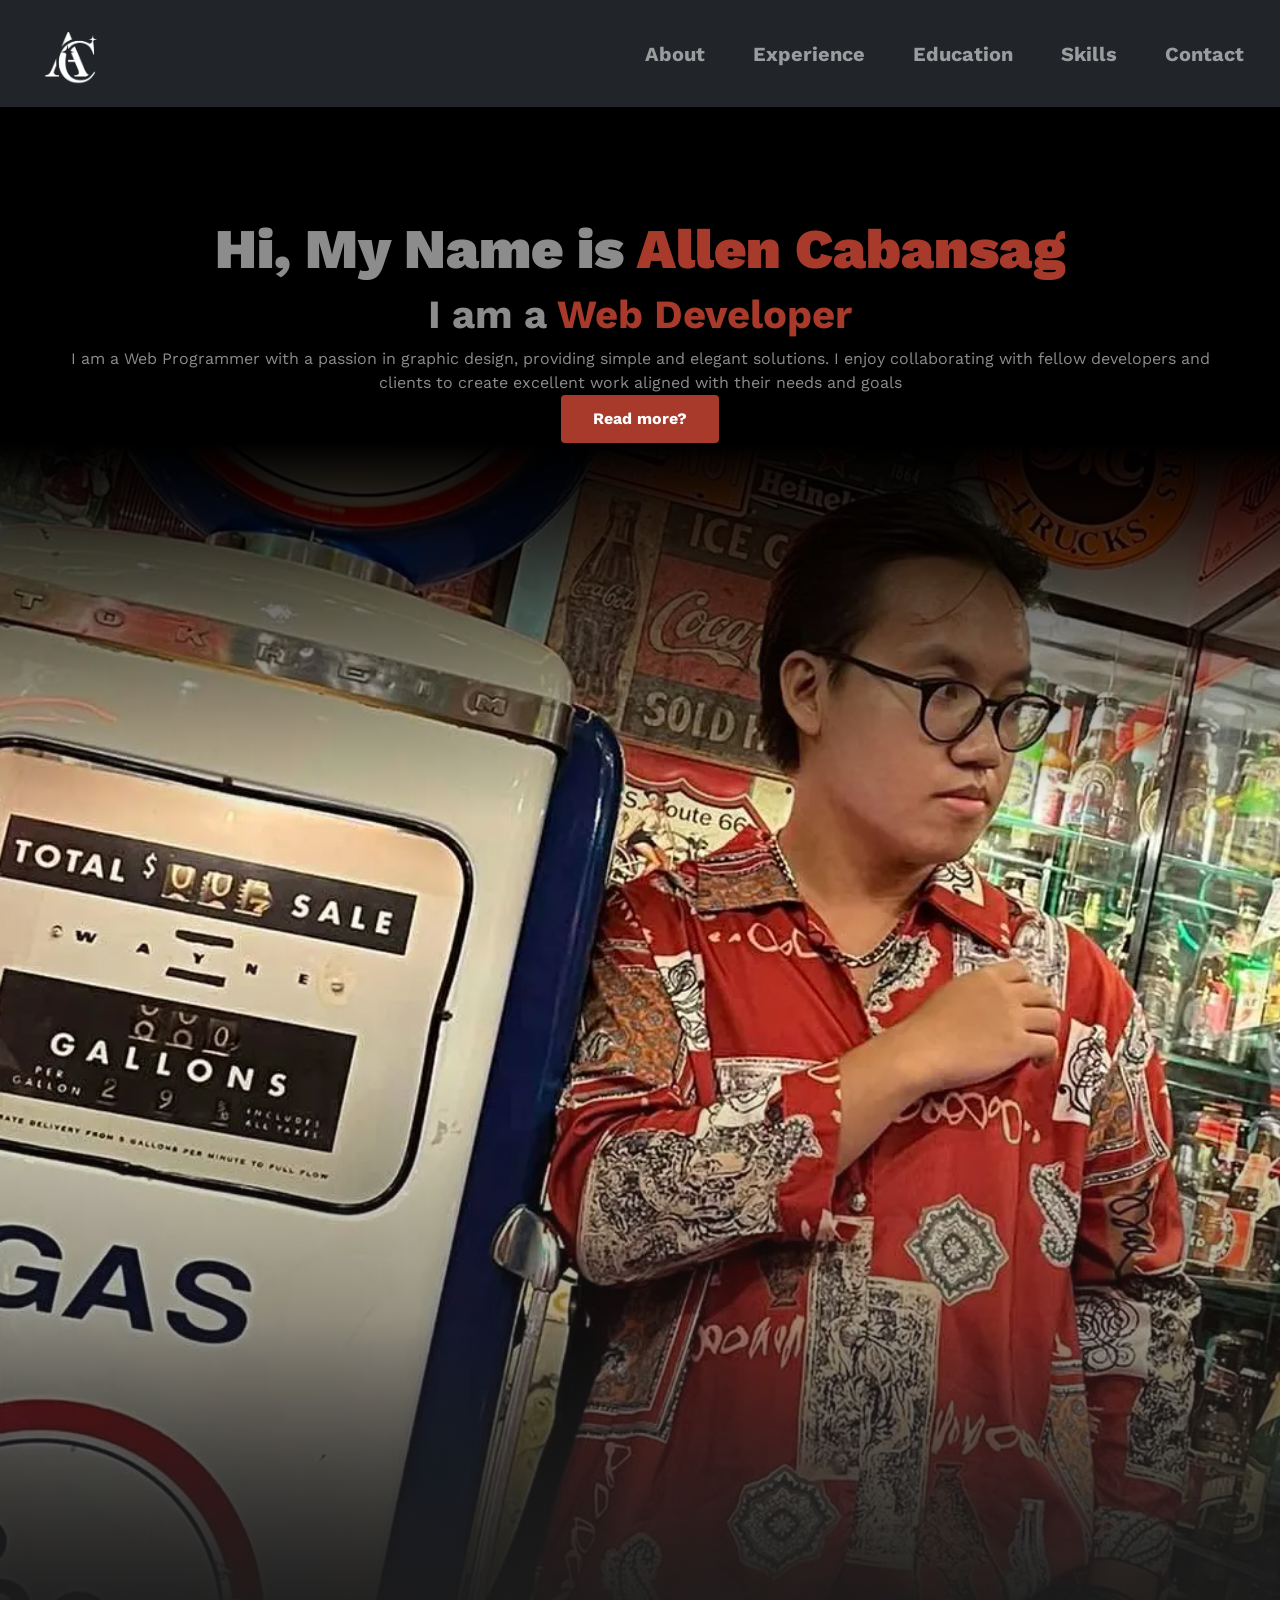
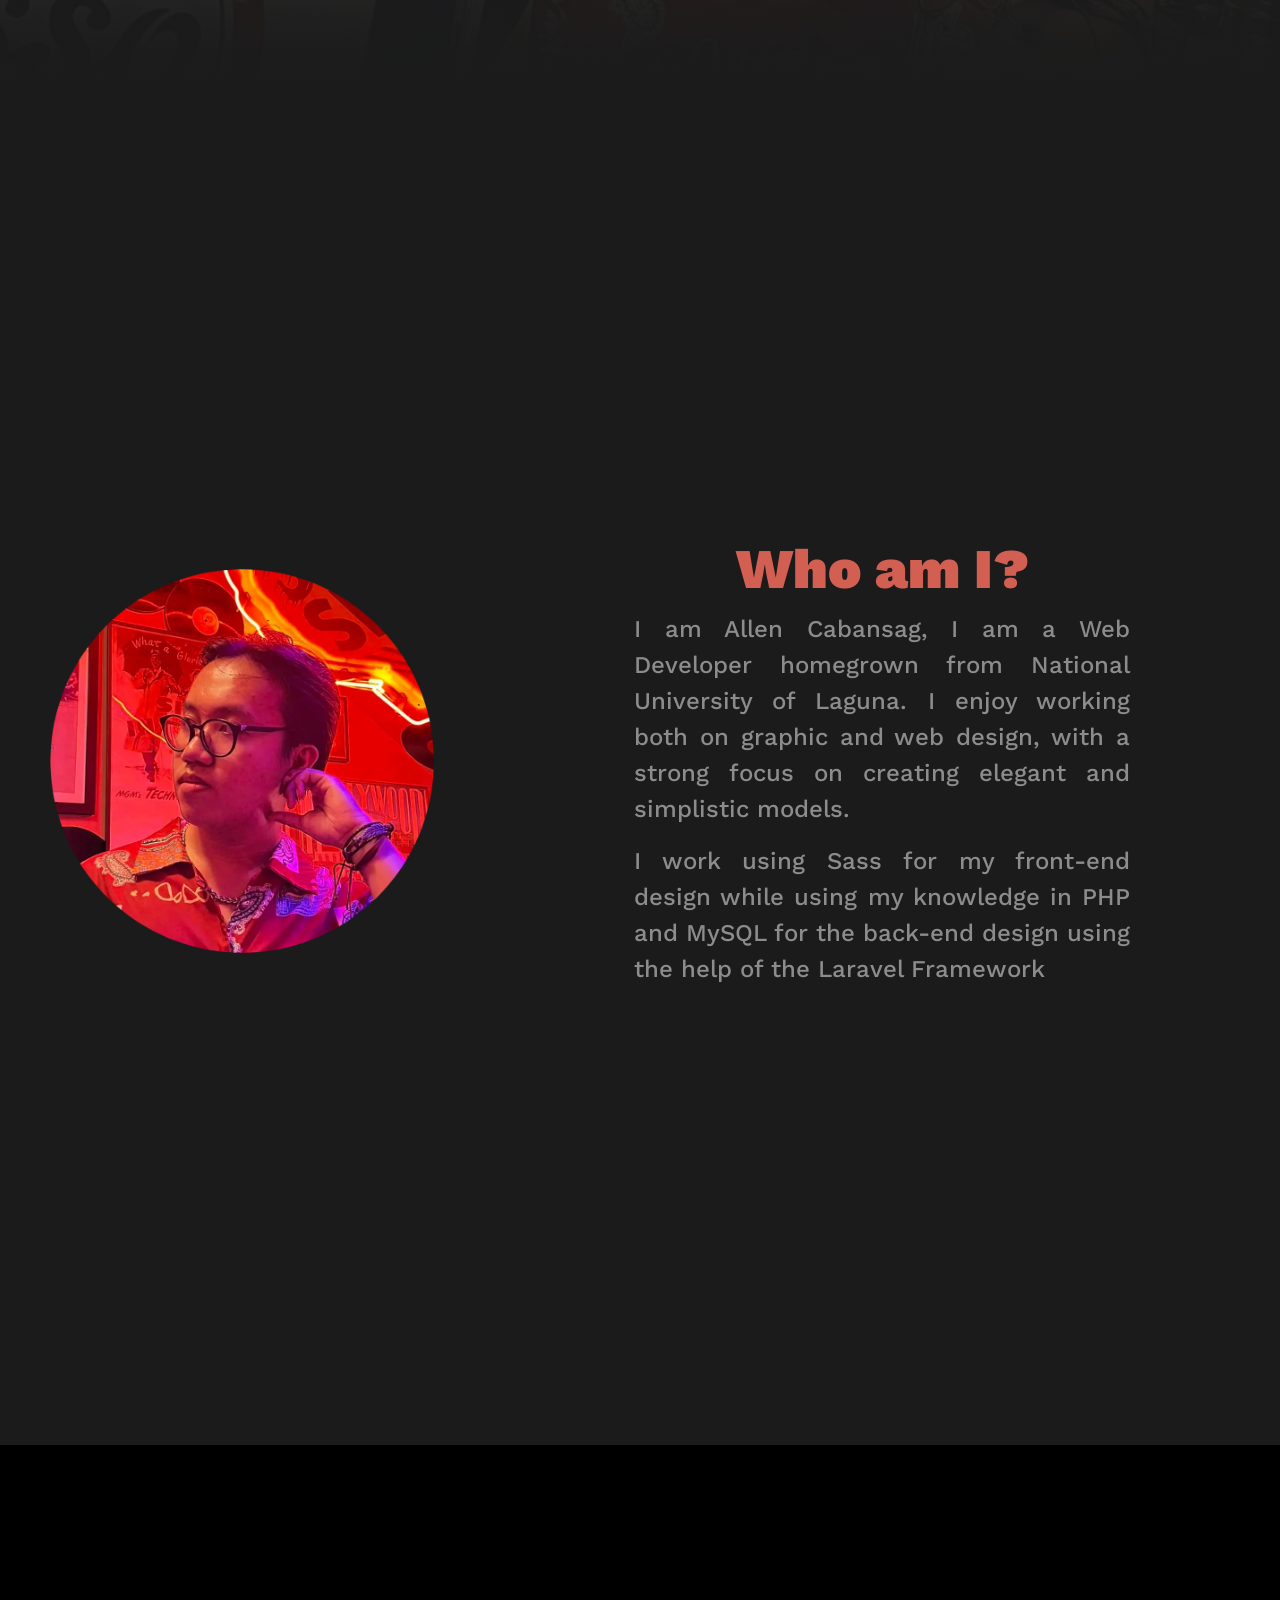
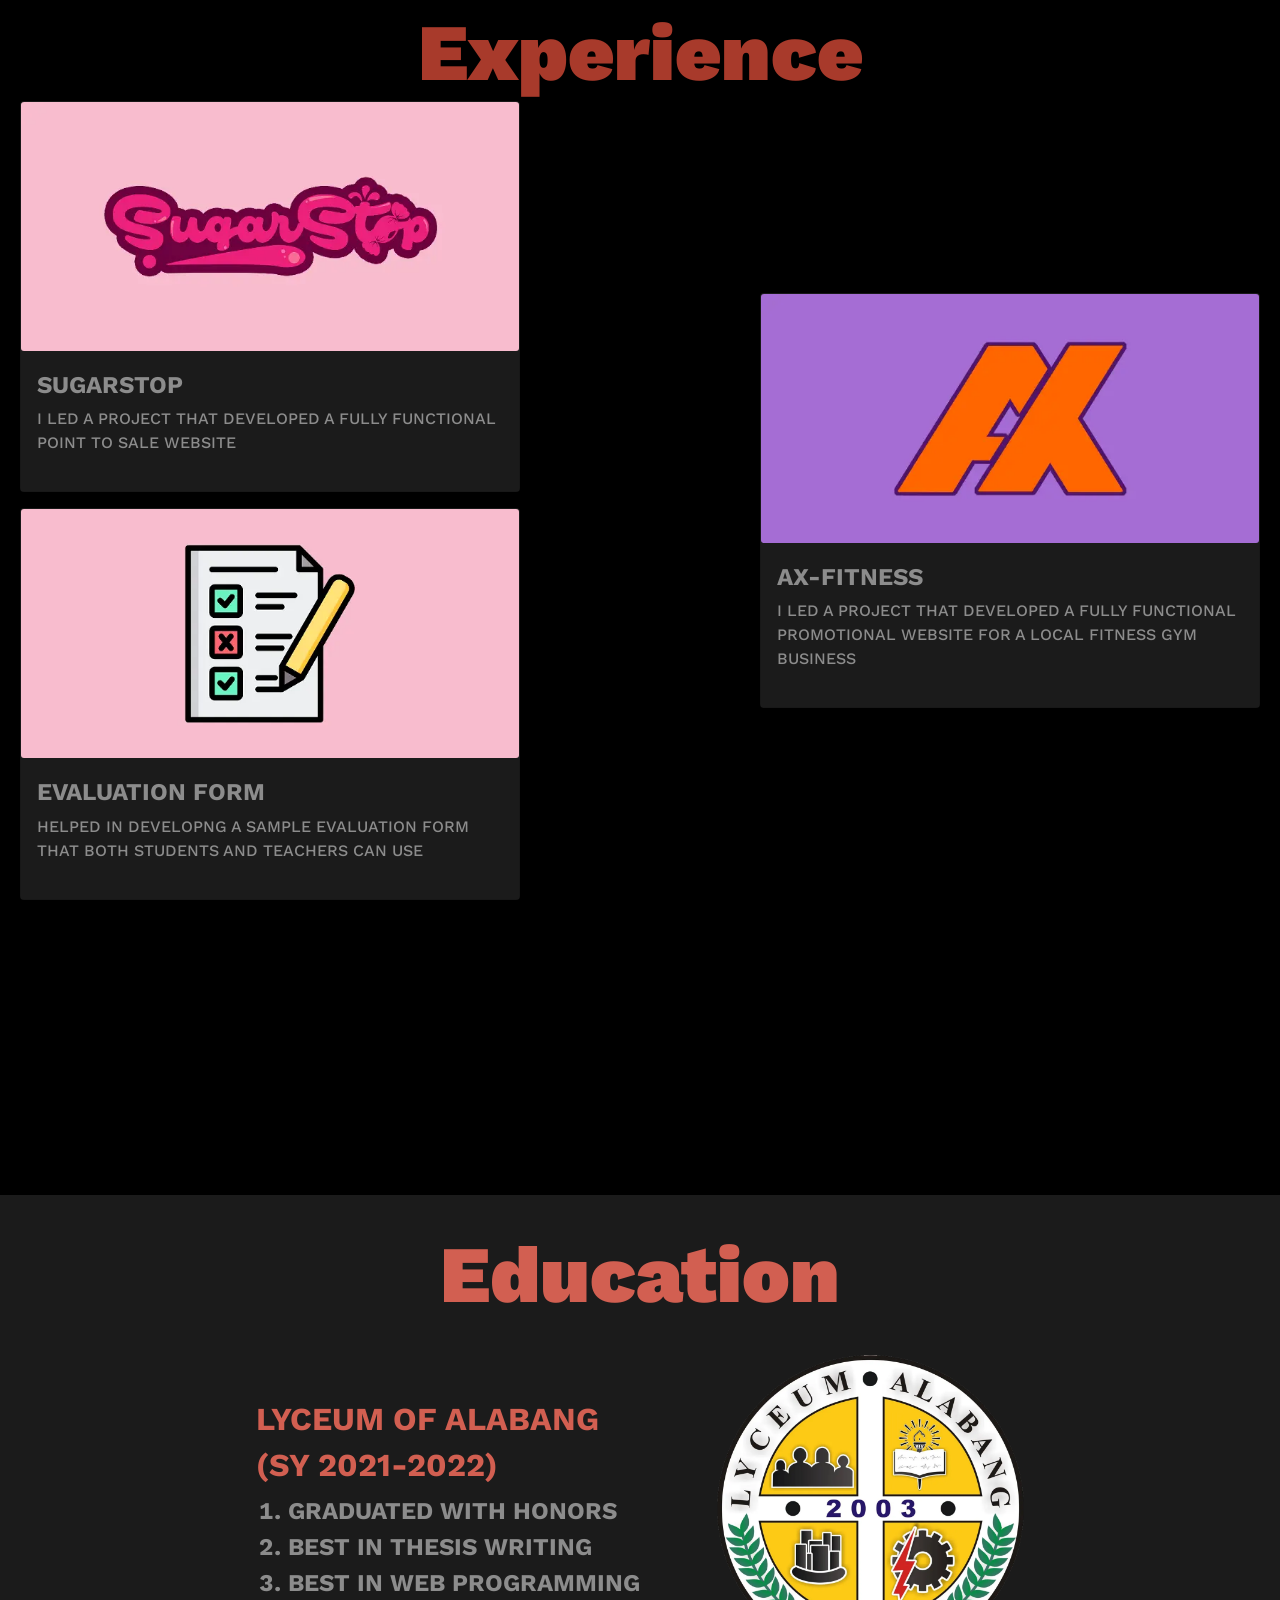
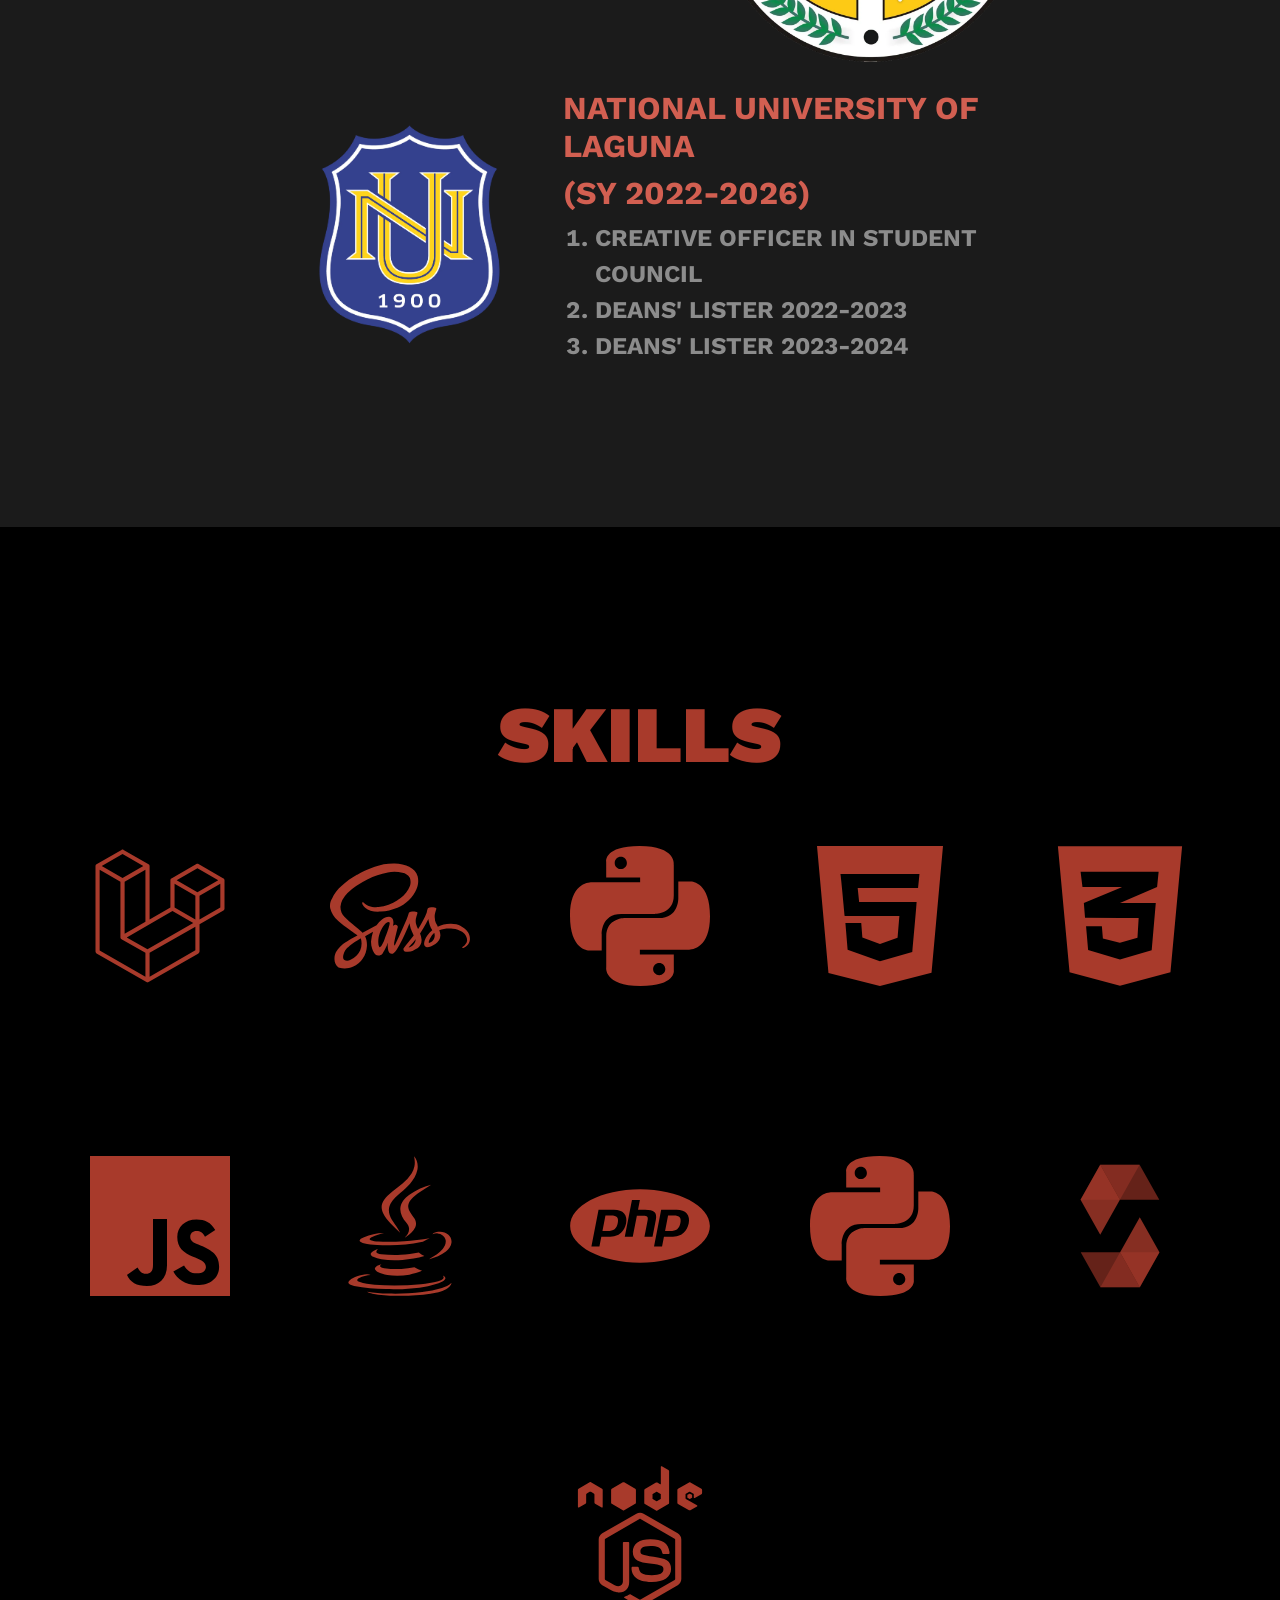
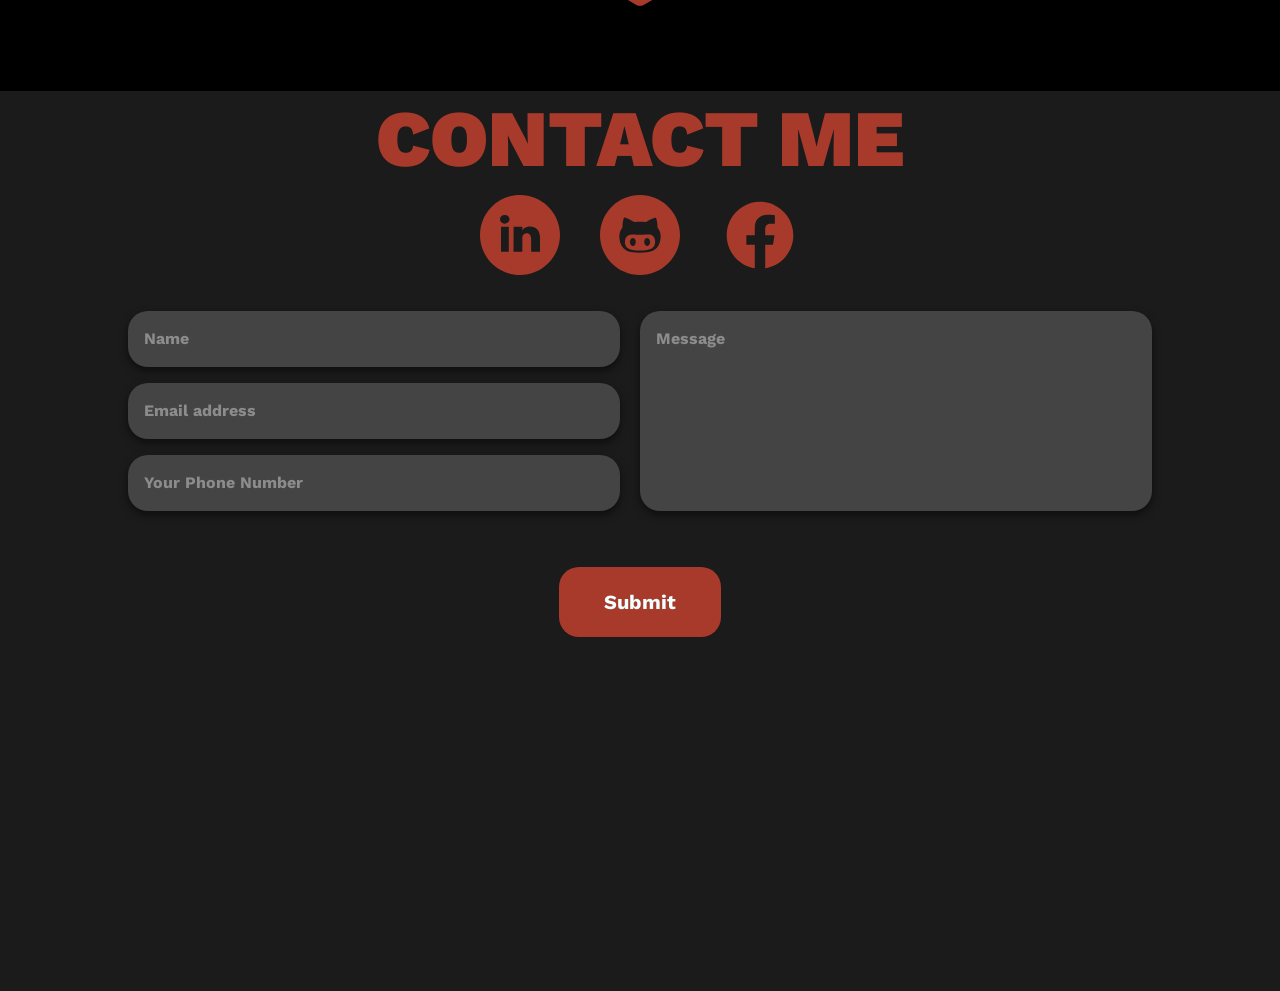
==== index.html @ 8a8be168 "updated to html" ====
<!DOCTYPE html>
<html lang="en">
<head>
    <meta charset="UTF-8">
    <meta name="viewport" content="width=device-width, initial-scale=1.0">
    <meta name="description" content="I am Allen Cabansag, A Web Developer. This is my detailed portfolio on my background, experience and education.">
    <title>Document</title>

    <link rel="stylesheet" href="css/bootstrap.css">
    <script src="js/bootstrap.min.js"  defer></script>
    <link rel="stylesheet" href="css/styles.css">

    <link rel="preconnect" href="https://fonts.googleapis.com">
<link rel="preconnect" href="https://fonts.gstatic.com" crossorigin>
<link href="https://fonts.googleapis.com/css2?family=Work+Sans:ital,wght@0,100..900;1,100..900&display=swap" rel="stylesheet">
</head>
<body>
<nav class="navbar navbar-expand-lg navbar-dark bg-dark fixed-top">
    <div class="container-fluid">
        <button class="navbar-toggler" type="button" data-bs-toggle="collapse" data-bs-target="#navbarNavAltMarkup" aria-controls="navbarNavAltMarkup" aria-expanded="false" aria-label="Toggle navigation">
            <span class="navbar-toggler-icon"></span>
        </button>
        
        <div class="collapse navbar-collapse" id="navbarNavAltMarkup">
            <a class="navbar-brand" href="#main"><img src="img/absolute/logo.webp" loading="lazy" class="nav-logo" alt=""></a>
        
            <ul class="navbar-nav ms-auto">
                <li class="nav-item mx-3"><a href="#about" class="nav-link">About</a></li>
                <li class="nav-item mx-3"><a href="#experience" class="nav-link">Experience</a></li>
                <li class="nav-item mx-3"><a href="#education" class="nav-link">Education</a></li>
                <li class="nav-item mx-3"><a href="#skills" class="nav-link">Skills</a></li>
                <li class="nav-item mx-3"><a href="#contact" class="nav-link">Contact</a></li>
            </ul>
        </div>
    </div>
</nav>


    <section class="main" id="main">
        <div class="main-word">
            <h1 class="header-h1 main-h1"><span style="color:#8c8c8c">Hi, My Name is</span> Allen Cabansag</h1>
            <h3 class="main-h2">I am a <span style="color:#A83A2B">Web Developer</span></h3>
            <p>
                I am a Web Programmer with a passion in graphic design,
                providing simple and elegant solutions. I enjoy collaborating
                with fellow developers and clients to create excellent work
                aligned with their needs and goals
            </p>

            <a href="#about" class="btn btn-red">Read more?</a>
        </div>
        
        <div class="main-img">

        </div>

        <div class="main-img-wrapper">
            <img src="img/absolute/allen_1.webp" alt="Allen_1" class = "main-img">
        </div>
    </section>

    <section class="about" id="about">

        <img class="about-img" src="img/absolute/allen_2.webp" alt="Allen_2">

        <div class="about-word">
            <h1 class="about-h1 header-h1">Who am I?</h1>
            
            <p >
                I am Allen Cabansag, I am a Web Developer
                homegrown from National University of Laguna.
                I enjoy working both on graphic and web design,
                with a strong focus on creating elegant and
                simplistic models.
            </p>

            <p>
                I work using Sass for my front-end design while
                using my knowledge in PHP and MySQL for the back-end
                design using the help of the Laravel Framework
            </p>
        </div>
    </section>
        
    <section class="experience" id="experience">
        <h1 class="header-h1 ex-h1 ">Experience</h1>
            <div class="ex">
                <div class="ex-set-1">
                    <div class="card">
                        <img class="card-img" src="img/absolute/sugarstop.webp" alt="sugarstop">
                        <div class="card-container">
                            <h2>SUGARSTOP</h2>
                            <p>I LED A PROJECT THAT DEVELOPED A FULLY FUNCTIONAL POINT TO SALE WEBSITE</p>
                        </div>
                    </div>
                    <div class="card card-2">
                        <img class="card-img" src="img/absolute/evaluation.webp" alt="evaluation-form">
                        <div class="card-container">
                            <h2>EVALUATION FORM</h2>
                            <p>HELPED IN DEVELOPNG A SAMPLE EVALUATION FORM THAT BOTH STUDENTS AND TEACHERS CAN USE</p>
                        </div>
                    </div>
                </div>
                <div class="ex-set-2">
                    <div class="card">
                        <img class="card-img" src="img/absolute/ax_fitness.webp" alt="ax-fitness">
                        <div class="card-container">
                            <h2>AX-FITNESS</h2>
                            <p>I LED A PROJECT THAT DEVELOPED A FULLY FUNCTIONAL PROMOTIONAL WEBSITE FOR A LOCAL FITNESS GYM BUSINESS</p>
                        </div>
                    </div>
                </div>
            </div>


    </section>

    <section class="education" id="education">
        <h1 class="educ-h1 header-h1">Education</h1>

        <div class="education-content">
            <div class="education-word">
                <h2>LYCEUM OF ALABANG</h2>
                <h3>(SY 2021-2022)</h3>
                <ol>
                    <li>GRADUATED WITH HONORS</li>
                    <li>BEST IN THESIS WRITING</li>
                    <li>BEST IN WEB PROGRAMMING</li>
                </ol>
            </div>

            <img class="educ-img" src="img/absolute/loa.webp" alt="loa">
        </div>

        <div class="education-content">
            <img class="educ-img" src="img/absolute/nu.webp" alt="nu">
            
            <div class="education-word">
                <div class="educ-header">
                    <h2>NATIONAL UNIVERSITY OF LAGUNA</h2>
                    <h3>(SY 2022-2026)</h3>
                </div>
                <ol>
                    <li>CREATIVE OFFICER IN STUDENT COUNCIL</li>
                    <li>DEANS' LISTER 2022-2023</li>
                    <li>DEANS' LISTER 2023-2024</li>
                </ol>
            </div>
        </div>
    </section>

    <section class="skills" id="skills">
        <h1 class="skills-h1 header-h1">SKILLS</h1>
            <div class="skills-div">
                <img src="img/svg/laravel.svg" alt="laravel" class="img-svg">
                <img src="img/svg/sass.svg" alt="sass" class="img-svg">
                <img src="img/svg/python.svg" alt="python" class="img-svg">
                <img src="img/svg/html.svg" alt="html" class="img-svg">
                <img src="img/svg/css.svg" alt="css" class="img-svg">
                <img src="img/svg/javascript.svg" alt="javascript" class="img-svg">
                <img src="img/svg/java.svg" alt="java" class="img-svg">
                <img src="img/svg/php.svg" alt="php" class="img-svg">
                <img src="img/svg/python.svg" alt="python" class="img-svg">
                <img src="img/svg/solidity.svg" alt="solidity" class="img-svg">
                <img src="img/svg/nodejs.svg" alt="nodejs" class="img-svg">
            </div>
    </section>

    <section class="contact" id="contact">
        <h1 class="contact-h1 header-h1">CONTACT ME</h1>

        <div class="contact-links">
            <a href="https://www.linkedin.com/in/allen-cabansag-80150a235/" target="_blank"><img class="contact-svg" src="img/svg/linkedin.svg" alt="linkedin"></a>
            <a href="https://github.com/Lentucky" target="_blank"><img class="contact-svg" src="img/svg/github.svg" alt="github"></a>
            <a href="https://www.facebook.com/profile.php?id=100084598453264" target="_blank"><img class="contact-svg" src="img/svg/facebook.svg" alt="facebook"></a>
        </div>


        <form class="cf">
            <div class="half left cf">
                <input type="text" id="name" placeholder="Name">
                <input type="email" id="email" placeholder="Email address">
                <input type="text" id="phone" placeholder="Your Phone Number">
            </div>
            <div class="half right cf">
                <textarea name="message" type="text" id="input-message" placeholder="Message"></textarea>
            </div>

            <input type="submit" value="Submit" id="submit">
        </form>
    </section>

</body>
</html>
---- css/styles.css ----
:root {
    --font-light: 400;
    --font-regular: 500;
    --font-semibold: 700;
    --font-bold: 900;
}

body{
    font-family: 'Work Sans', sans-serif;

    height: 100vh;
    margin: 0;
    padding-top: 56px;
    
    background-color: #1b1b1b;
    color: #8c8c8c;
}

/* *{
    border: blue 1px solid;
} */

a{
    text-decoration: none;
}

.navbar{
    font-weight: var(--font-semibold);
    font-size: 1.25rem;
}

.nav-link:hover{
    color: #A83A2B !important;
}

.nav-logo{
    width: 5rem;
    height: auto;
    margin-left: 20px;
}

section{
    min-height: 100vh;
}

.header-h1{
    color: #A83A2B;
    font-weight: var(--font-bold);
}

/* main */
.main{
    background-color: black;

    display: flex;
    align-items: center;
    justify-content: space-between;

    color: #8c8c8c;
}
.main-word{
    flex: 1;
    margin: auto 100px;
    font-size: 1.5rem;
}

.main-h1{
    font-size: 4.5rem;
}

.main-h2{
    font-weight: var(--font-semibold);
    font-size: 2.5rem;
}

.main-img-wrapper {
    position: relative;
    display: inline-block;
}

.main-img-wrapper::before {
    content: '';
    position: absolute;
    top: 0;
    left: 0;
    width: 100%;
    height: 100%;
    background: linear-gradient(to right, rgba(0, 0, 0, 1) 0%, rgba(0, 0, 0, 0) 90%);
    pointer-events: none;
}

.btn-red{
    background-color:#A83A2B;
    color: white; 
    border: none;
    padding: 0.75em 2em;
    margin: auto 2rem;

    font-weight: var(--font-semibold);
    font-size: 1rem;
}

.btn-red:hover{
    color:#79281d;
}

/* ================= */

/* about */

.about{
    display: flex;
    align-items: center;
    justify-content: space-between;

    color: #8c8c8c;

    min-width: 100vh;
}
.about-word{
    flex: 1;
    margin: auto 150px;
    font-size: 1.5rem;
    font-weight: var(--font-regular);
}

.about-img{
    width: 40%;
    height: auto;
    margin: 50px 50px;
}

.about-h1{
    color: #D25F51;
    font-size: 4.5rem;
}

/* ================= */

/* experience */
.experience{
    min-height: 100vh;
    background-color: black;
    height: 120vh;
}

.ex{
    display: flex;
    align-items: center;
    justify-content: space-between;
    margin: auto 300px;
}

.ex-h1{
    text-align: center;
    font-size: 5rem;
    margin: auto;
    padding-top: 20px;
}

.card-2{
    margin-top: 20rem;
}

.card{
    width: 30rem;
    height: 7.5rem;
    border-radius: px;
    background-color: #1b1b1b;
}
  

.card-container {
    padding: 30px 30px;
    background-color: #1b1b1b;
    font-weight: var(--font-regular);
}

.card-container h2{
    font-size: 1.5rem;
    font-weight: var(--font-semibold);
}

.card-img{
    object-fit:contain;
}
/* ================= */

/* skills */
.skills{
    min-height: 100vh;
    background-color: black;
}
.skills-div{
    display: flex;
    align-items: center;         
    justify-content: center;      
    flex-wrap: wrap;              
    min-height: 100vh;                
    padding: 20px 50px 50px 20px;                
    box-sizing: border-box;       
    margin: auto 30em;
    gap: 100px;
}

.skills-h1{
    text-align: center;
    font-size: 5rem;
    font-weight: var(--font-bold);
}

.img-svg{
    width: 140px;
    height: 140px;

    transform: transform 0.3s ease;
}

.img-svg:hover {
    transform: scale(1.2); 
}

.img-svg > svg{
    fill: #A83A2B;
}

.contact-svg:hover {
    transform: scale(1.2); 
}

/* ================= */

/* education */
.education{
    min-width: 100vh;
}

.education-content{
    display: flex;
    align-items: center;
    justify-content: space-between;
    margin: auto 20%;
}

.education-word{
    padding: auto 50px;
    font-size: 1.5rem;
    font-weight: var(--font-semibold);
}

.education-word h2,
.education-word h3 {
    color: #D25F51;
    font-size: 2rem;
    font-weight: inherit; /
}

.educ-h1{
    color: #D25F51;
    text-align: center;
    font-size: 5rem;
    margin: 2rem auto;
}


.educ-img{
    height: auto;
    width: 40%;
}

/* ================= */

/* contact */
.contact{
    min-width: 100vh;
}

.contact-h1{
    text-align: center;
    font-size: 5rem;
    color: #A83A2B;
}

.contact-links{
    display: flex;
    align-items: center;
    justify-content: center;
    margin: auto 50%;
}

.contact-links img{
    margin: auto 50px;
    height: 100px;
    width: 100px;
}

.contact-svg > svg{
    fill: #A83A2B;
}

/* ================= */

/* form */

form {
    max-width: 45%;
    text-align: center;
    margin: 20px auto;
   
    input:not([type="submit"]), textarea {
      border:0; outline:0;
      padding: 1em;
      display: block;
      width: 100%;
      margin-top: 1em;
      resize: none;
      background-color: #444444;
      border-radius: 20px; 
      box-shadow: 0 4px 8px rgba(0, 0, 0, 0.5);

      font-weight: var(--font-semibold);
      color: white;
   }

   input:not([type="submit"])::placeholder, textarea::placeholder {
    color: #8c8c8c;
    }
   
   textarea {
       height: 200px;
   }
 }

#submit {
    color: azure;
    background: #A83A2B;
    cursor: pointer;
    margin-top: 40px;
    padding: 20px 45px;
    border-radius: 20px;
    border: none;

    font-weight: var(--font-semibold);
    font-size: 1.25rem;
}

#submit:hover {
    background-color: #79281d;
 }
 .half {
   float: left;
   width: 48%;
   margin-bottom: 1em;
 }
 
 .right { width: 50%; }
 
 .left {
      margin-right: 2%; 
 }
 

 /* 425 mobile view */
@media only screen and (min-width:425px) and (max-width:767px){
    .main, .about, .experience, .education, .ex, .contact{
        min-width: 425px;
        flex-direction: column;
        min-height: 100vh;
    }
  
    .main-word{
        margin: auto;
        width: 100%;
        font-size: 1rem;

        text-align: center;

        p{
            margin: auto 3em;
            text-justify: inter-word;
            text-align: justify;
        }
    }
    
    .main-h1{
        font-size: 3.5rem;
    }
    
    .main-h3{
        font-weight: var(--font-semibold);
        font-size: 2rem;
    }
    .main-img-wrapper {
        width: 100%;
        max-width: 100%;
    }

    .main-img-wrapper img{
        width: 100%;
        display: block;
        height: auto;
    }

    .main-img-wrapper::before {
        content: '';
        position: absolute;
        top: 0;
        left: 0;
        width: 100%;
        height: 100%;
        background: linear-gradient(to bottom, rgba(0, 0, 0, 1) 0%, rgba(0, 0, 0, 0) 30%, rgba(27, 27, 27, 0) 70%, rgba(27, 27, 27, 1) 100%);
        pointer-events: none;
    }

    .main-img-wrapper::after {
        content: '';
        position: absolute;
        top: 0;
        left: 0;
        width: 100%;
        height: 100%;
        background: linear-gradient(to bottom, rgba(0, 0, 0, 0) 50%, #1b1b1b 100%);
        pointer-events: none;
    }

    .main-img {
        display: block;
        width: 100%;
        height: auto;
    }

    .about{
        min-height: 200vh;
        background: linear-gradient(to bottom, #1b1b1b 60%, black 100%);
        .about-word{
            text-align: justify;
            text-justify: inter-word;
    
            .about-h1{
                text-align: center;
                font-size: 3.5rem;
            }
        }
    
       .about-img{
        margin-top: 2em;
       }
    }

    
    .btn-red{
        padding: 0.75em 2em;
        margin: 2rem auto;
    }

    .experience{
        min-height: 200vh;
        background: linear-gradient(to top, #1b1b1b 0%, black 100%);

        .ex-h1{
            padding-top: 2em;
        }
    }
    
    .ex{
        display: flex;
        flex-direction: column;
        margin: auto 20px;
        
        .card{
            height: auto;
            width: 300px;
        }
        
        .card-2{
            margin-top: 1rem;
        }   

        .card-container {
            padding: 20px 16px;
        }
        
        .card-container h4{
            font-weight: var(--font-semibold);
        }
    }  

    .education{
        padding-bottom: 5rem;
        background: linear-gradient(to bottom, #1b1b1b 90%, black 100%);

        .educ-h1{
            margin: auto;
        }
    }

    .skills-h1{
        padding-top: 2em;
    }

    .skills-div{
        display: flex;                         
        padding: 20px 10px 50px 10px;                     
        margin: auto 1em;
    }

    .skills .img-svg{
        width: 100px;
    }

    .contact{
        background: linear-gradient(to top, #1b1b1b 70%, black 100%);
        
        padding-top: 10rem;
        .contact-h1{
            padding-top: 2rem;
            font-size: 3rem;
        }

        .contact-links img{
            margin: auto 20px;
            height: 50px;
            width: 50px;
        }    

        form {
            max-width: 60%;
            text-align: center;
            margin: 20px auto;
        }
        
        #submit {
            margin-top: 20px;
            padding: 10px 35px;

        }
    }

}

 /* 768 tablet view */
 @media only screen and (min-width:768px) and (max-width:1024px){
    .main, .about, .experience, .education, .ex, .contact{
        min-width: 768px;
        flex-direction: column;
        min-height: 100vh;
    }

    .main{
        flex-direction:column-reverse;

        .main-word{
            margin: 10% auto;
            width: 70%;
            font-size: 1rem;
            padding-top: 20px;
    
            text-align: center;
    
            p{
                margin: auto 3em;
                text-justify: inter-word;
                text-align: justify;
            }
        }
        
        .main-h1{
            font-size: 3rem;
        }
        
        .main-h3{
            font-weight: var(--font-semibold);
            font-size: 1.5rem;
        }
    
        .main-img-wrapper::before {
            content: '';
            position: absolute;
            top: 0;
            left: 0;
            width: 100%;
            height: 100%;
            background: linear-gradient(to top, rgba(0, 0, 0, 1) 0%, rgba(0, 0, 0, 0) 30%, rgba(27, 27, 27, 0) 70%);
            pointer-events: none;
        }
    
        .main-img {
            display: block;
            width: 100%;
            height: auto;
        }
    }

    
    .about{
        min-height: 150vh;
        background: linear-gradient(to bottom, rgba(0, 0, 0, 1) 0%, rgba(0, 0, 0, 0) 10%),
        linear-gradient(to bottom, #1b1b1b 80%, black 100%);
        .about-word{
            text-align: justify;
            text-justify: inter-word;
    
            .about-h1{
                text-align: center;
                font-size: 3.5rem;
            }
        }
    
       .about-img{
        margin-top: 10em;
       }
    }

    .experience{
        min-height: 180vh;
        background: linear-gradient(to top, #1b1b1b 00%, black 30%);

        .ex-h1{
            padding: 2em auto;
            margin-bottom: 1em;
        }

        .ex{
            display: flex;
            flex-direction: column;
            margin: auto 20px;
            
            .card{
                height: auto;
                width: 300px;
            }
            
            .card-2{
                margin-top: 1rem;
            }   
    
            .card-container {
                padding: 20px 16px;
            }
            
            .card-container h4{
                font-weight: var(--font-semibold);
            }
        }  
    }
    
    .education{
        padding-bottom: 5rem;
        background: linear-gradient(to bottom, #1b1b1b 80%, black 100%);

        .educ-h1{
            margin: auto;
        }
    }

    .skills{

        .skills-h1{
            padding-top: 1em;
        }
    
        .skills-div{
            display: flex;                                          
            margin: auto 0;
        }
    
        .skills img{
            width: 80px;
        }
    }

    .contact{
        background: linear-gradient(to top, #1b1b1b 70%, black 100%);
        padding-top: 15rem;

        .contact-h1{
            padding-top: 2rem;
            font-size: 3rem;
        }

        .contact-links img{
            margin: auto 20px;
            height: 80px;
            width: 80px;
        }    

        form {
            max-width: 80%;
            text-align: center;
            margin: 20px auto;
        }
        
        #submit {
            margin-top: 20px;
            padding: 10px 35px;

        }
    }
}

@media only screen and (min-width:1025px) and (max-width:1324px){
    .main{
        min-width: 1024px;
        flex-direction: column;
        min-height: 100vh;

        
        .main-word{
            padding-top: 10rem;
            margin: 10rem auto;
        }

        .main-word{
            margin: auto;
            width: 100%;
            font-size: 1rem;

            text-align: center;

            p{
                margin: auto 3em;
                text-align: center;
            }
        }
        
        .main-h1{
            font-size: 3.5rem;

        }
        
        .main-h3{
            font-weight: var(--font-semibold);
            font-size: 2rem;
        }
        .main-img-wrapper {
            width: 100%;
            max-width: 100%;
        }

        .main-img-wrapper img{
            width: 100%;
            display: block;
            height: auto;
        }

        .main-img-wrapper::before {
            content: '';
            position: absolute;
            top: 0;
            left: 0;
            width: 100%;
            height: 100%;
            background: linear-gradient(to bottom, rgba(0, 0, 0, 1) 0%, rgba(0, 0, 0, 0) 30%, rgba(27, 27, 27, 0) 70%, rgba(27, 27, 27, 1) 100%);
            pointer-events: none;
        }

        .main-img-wrapper::after {
            content: '';
            position: absolute;
            top: 0;
            left: 0;
            width: 100%;
            height: 100%;
            background: linear-gradient(to bottom, rgba(0, 0, 0, 0) 50%, #1b1b1b 100%);
            pointer-events: none;
        }

        .main-img {
            display: block;
            width: 100%;
            height: auto;
        }
    }

    .about{
        min-height: 150vh;
        .about-word{
            
            text-align: justify;
            text-justify: inter-word;
        }

        .about-h1{
            text-align: center;
            font-size: 3.5rem;
        }

        .about-img{
            width: 30%;
            height: auto;
        }
    
       .about-img{
        margin-top: 2em;
       }
    }

    .experience{
        min-height: 150vh;

        .ex-h1{
            padding-top: 2em;
        }
    }
    
    .ex{
        display: flex;
        margin: auto 20px;
        
        .card{
            height: auto;
            width: 500px;
        }
        
        .card-2{
            margin-top: 1rem;
        }   

        .card-container {
            padding: 20px 16px;
        }
        
        .card-container h4{
            font-weight: var(--font-semibold);
        }
    } 
    
    .skills{
        .skills-h1{
            padding-top: 2em;
        }
    
        .skills-div{
            display: flex;                         
            padding: 20px 10px 50px 10px;                     
            margin: auto 1em;
        }
    
        .skills .img-svg{
            width: 100px;
        }
    }
    .contact{ 
        .contact-links img{
            margin: auto 20px;
            height: 80px;
            width: 80px;
        }    

        form {
            max-width: 80%;
            text-align: center;
            margin: 20px auto;
        }
    }
}
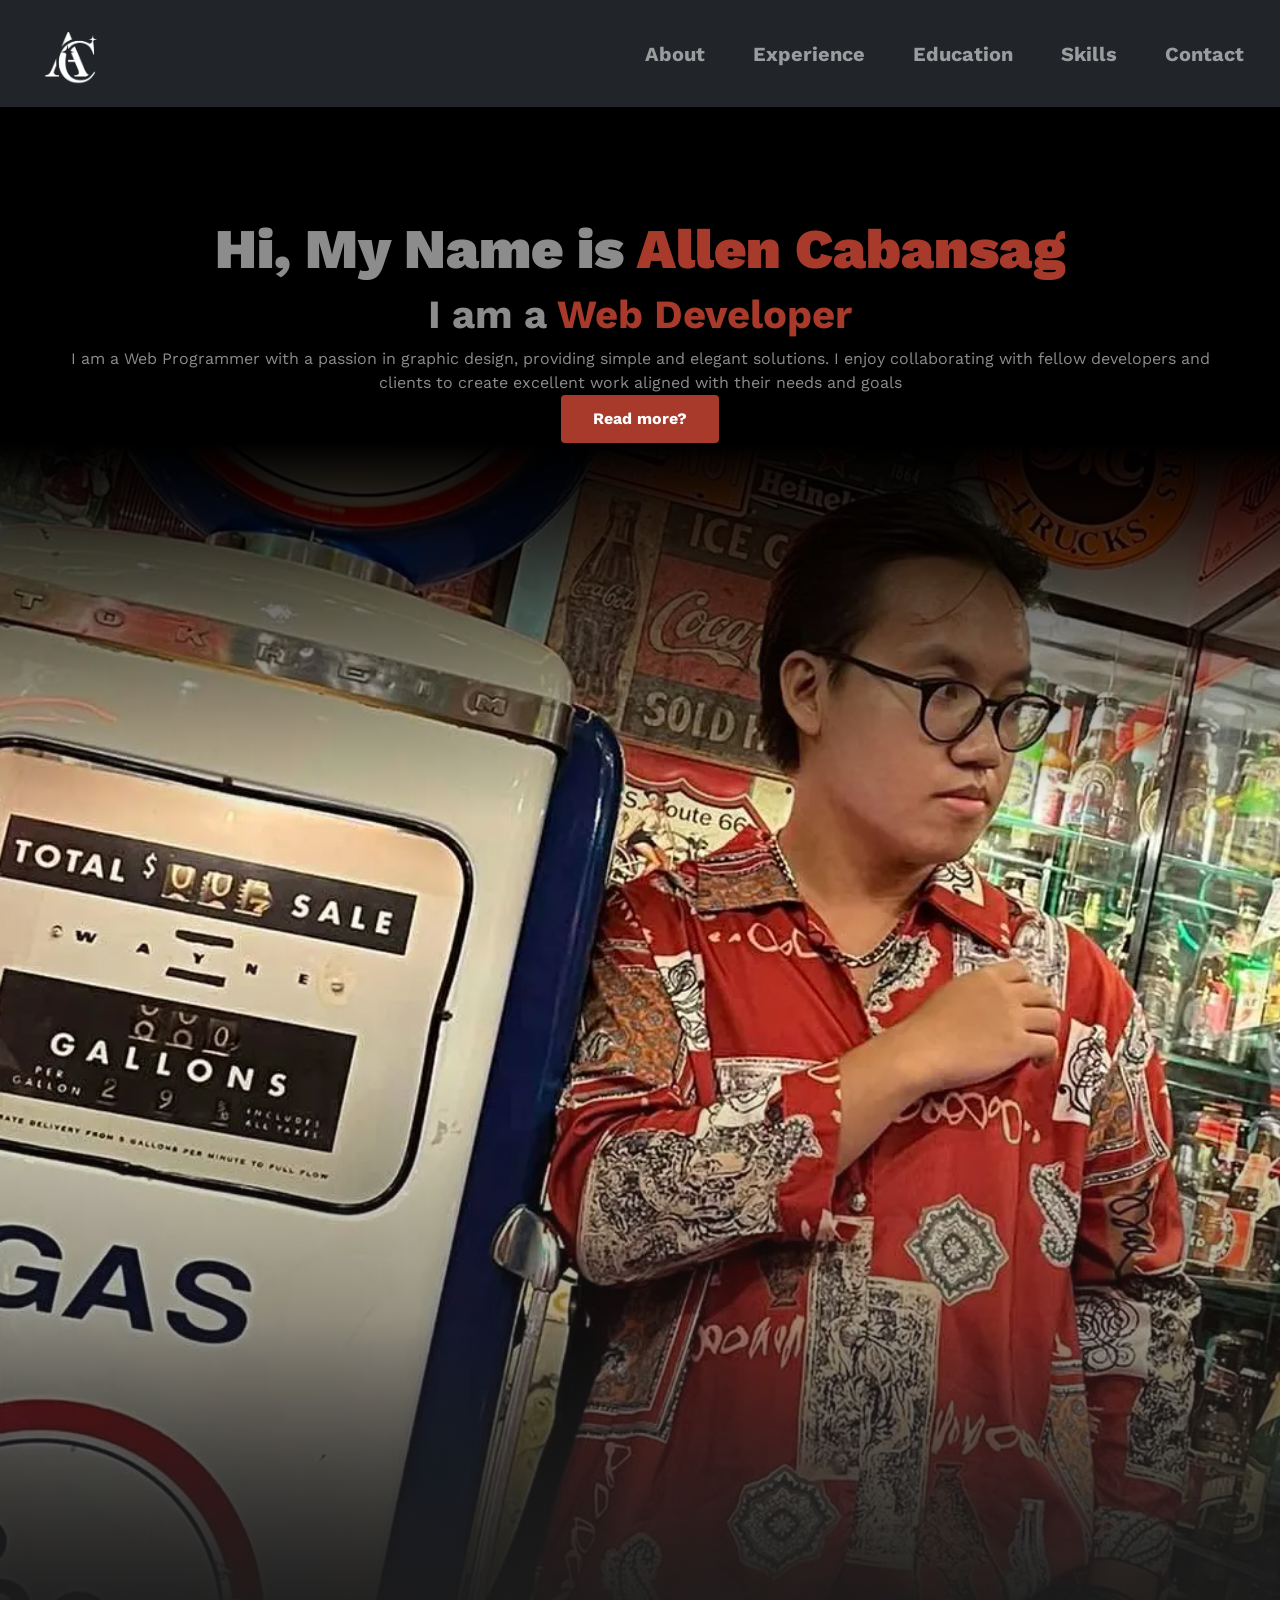
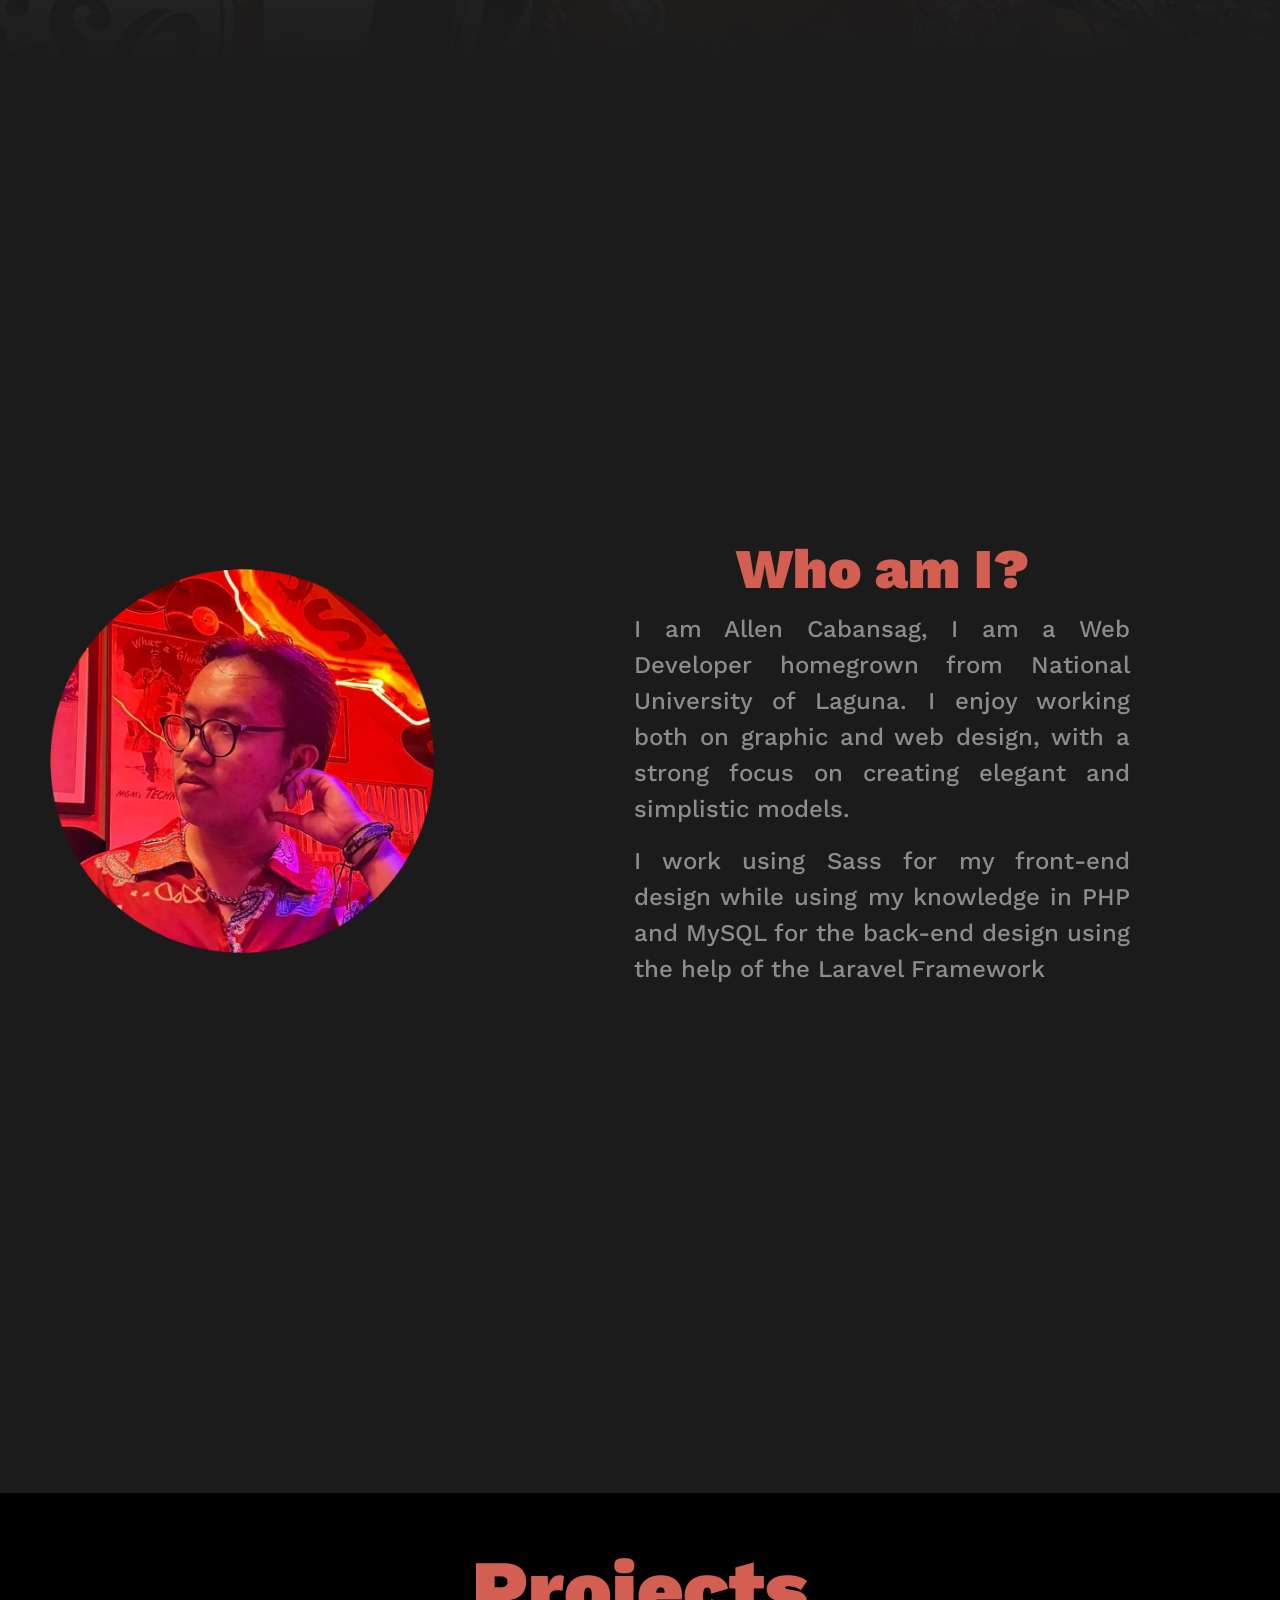
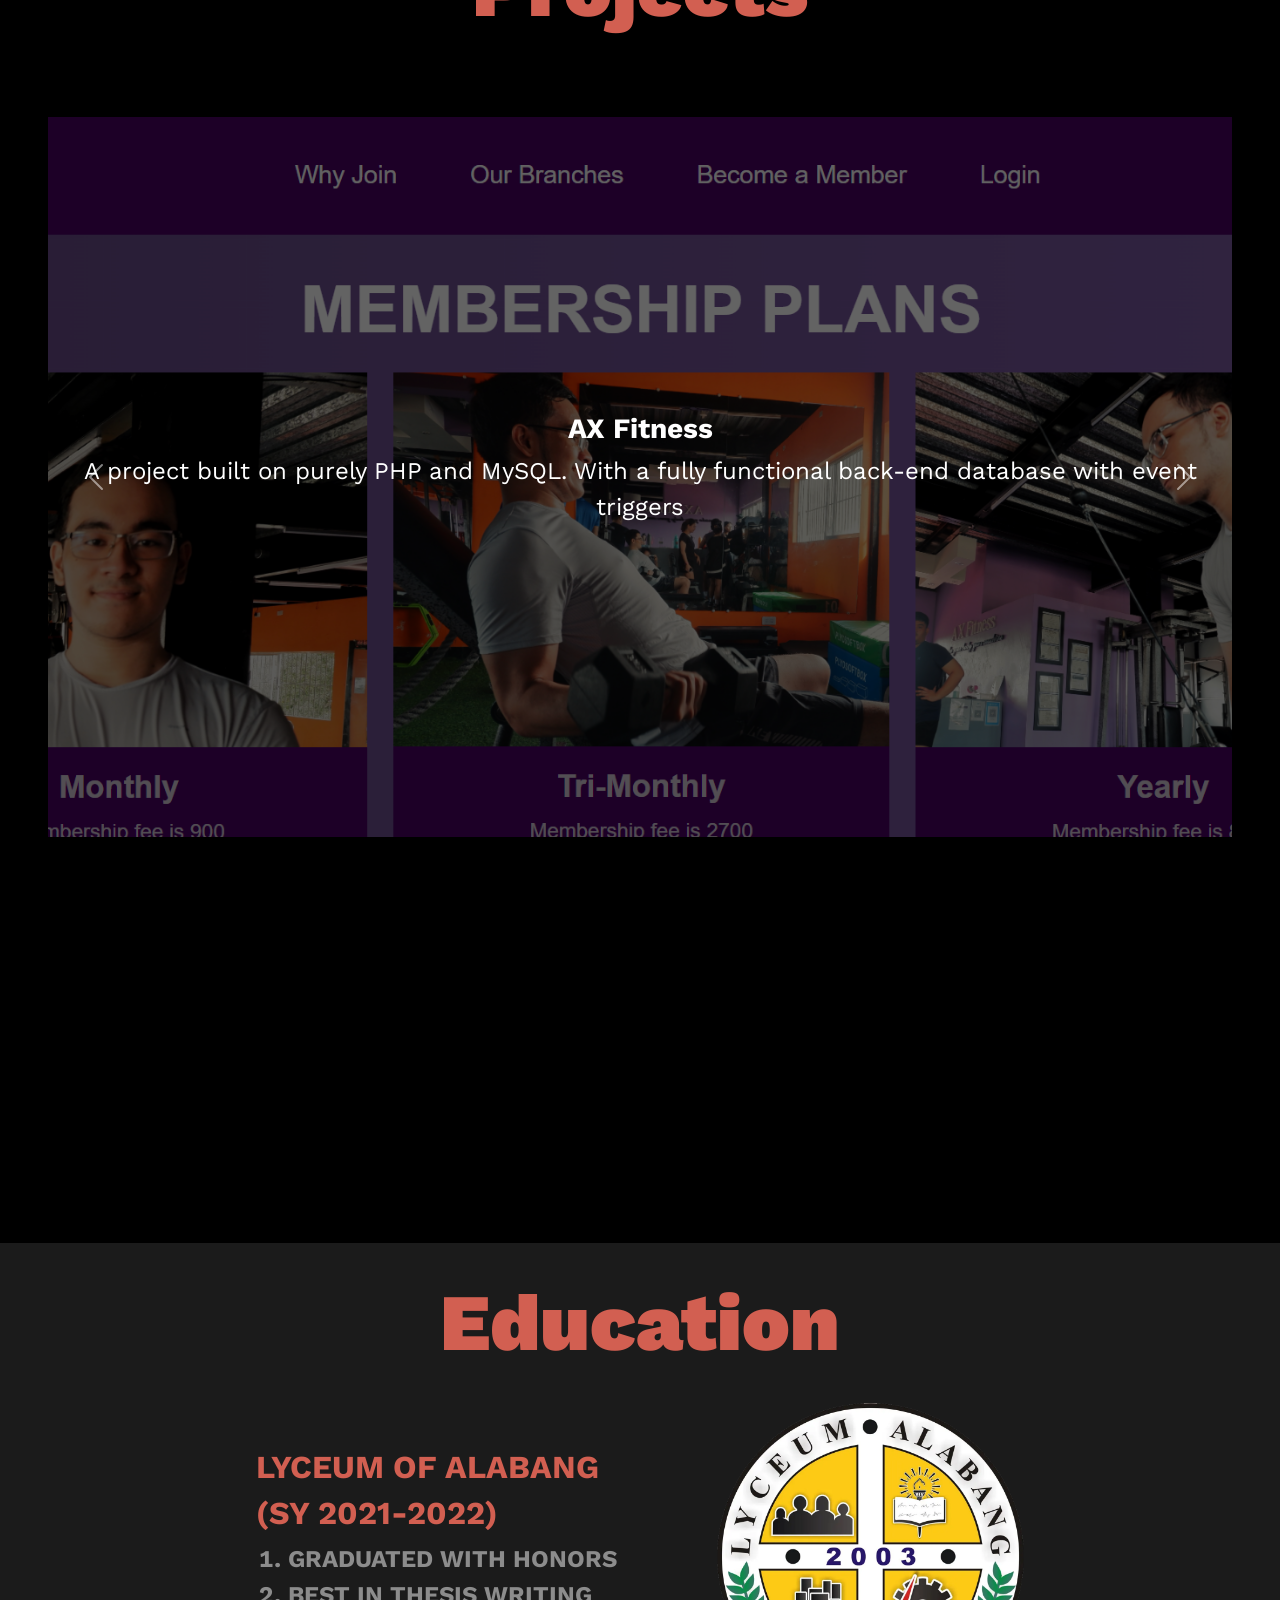
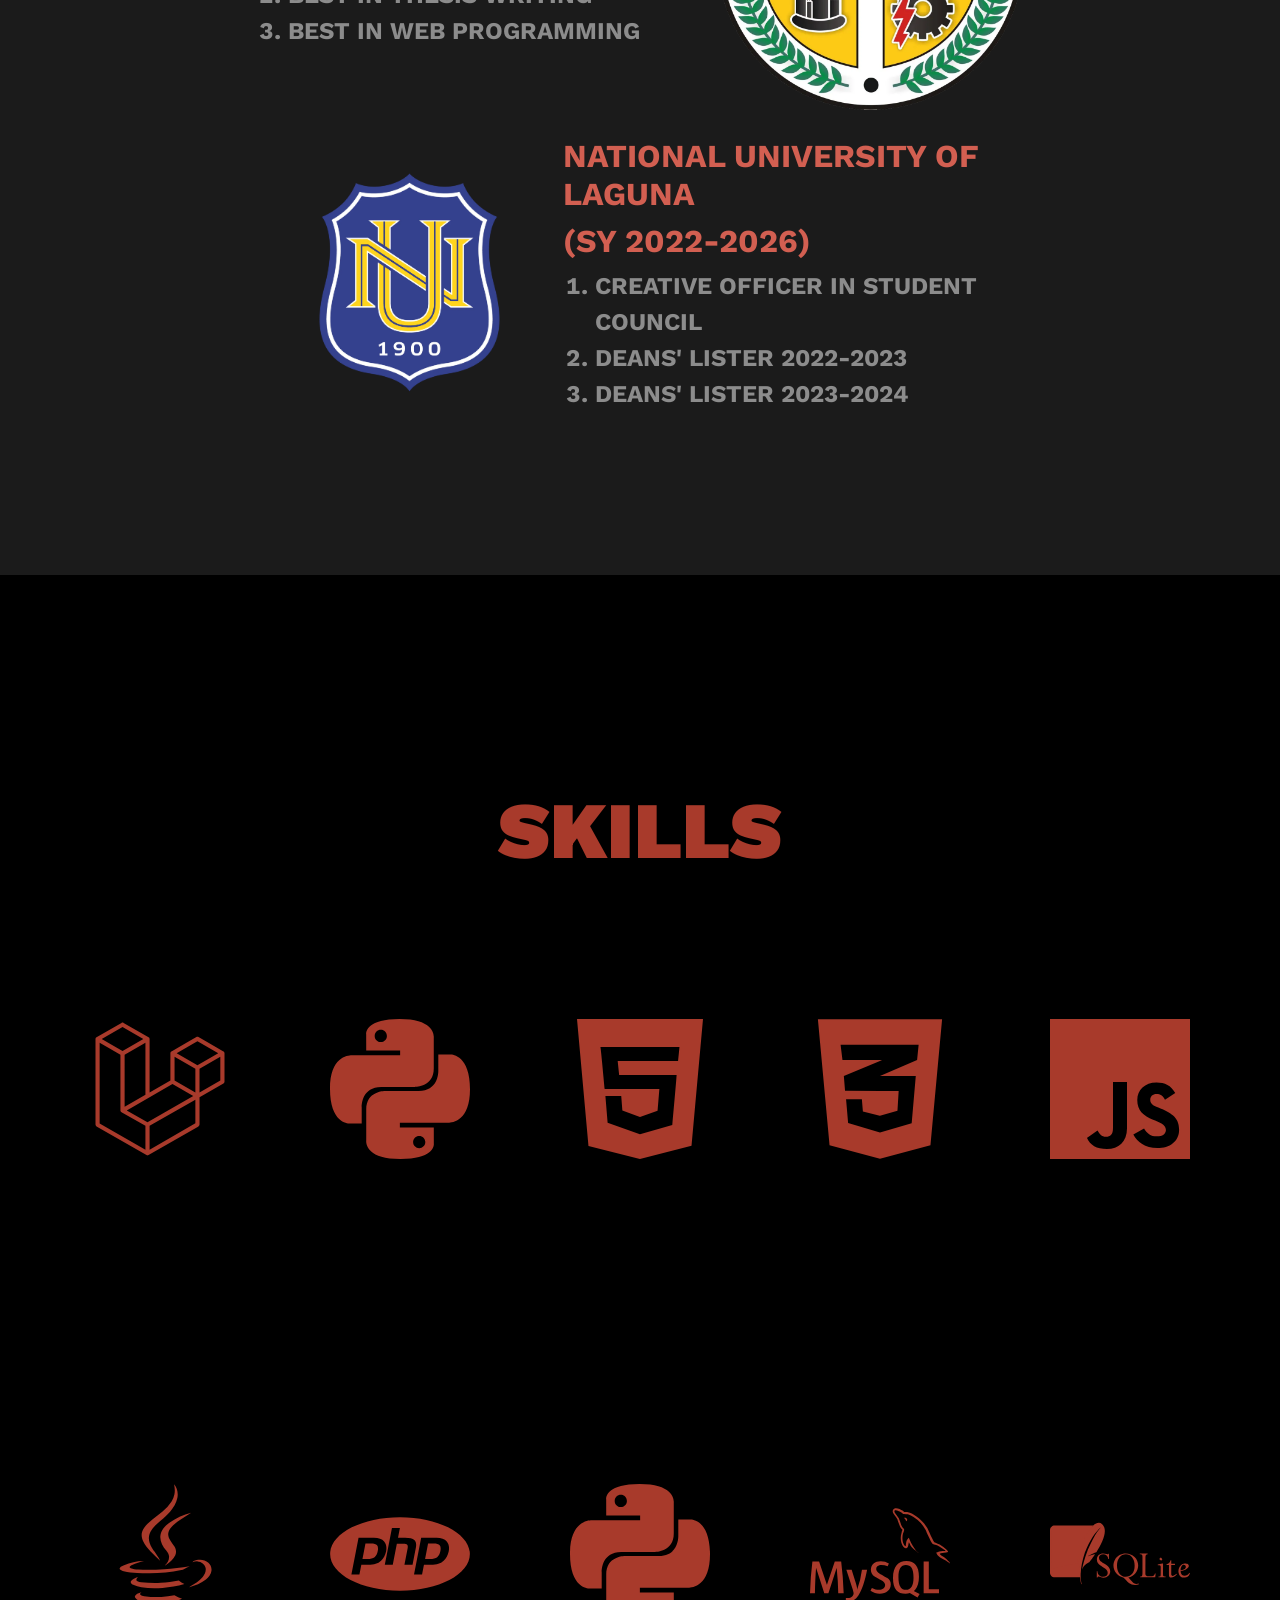
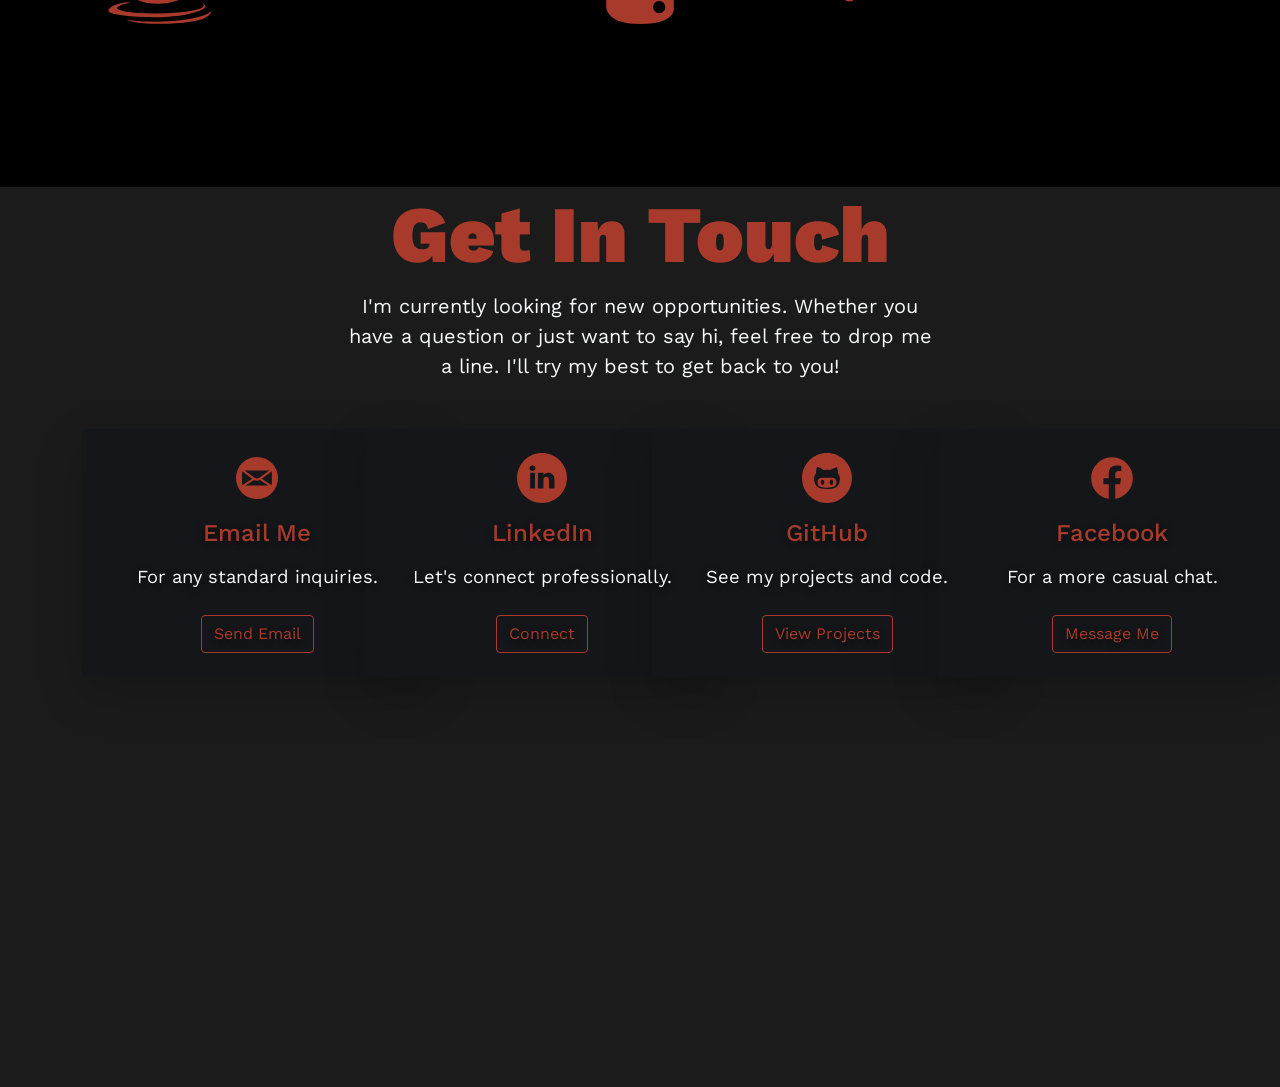
==== commit 9a2f8ce9: "Added a Carousel to show my Projects more clearly" ====
--- a/index.html
+++ b/index.html
@@ -83,37 +83,76 @@
     </section>
         
     <section class="experience" id="experience">
-        <h1 class="header-h1 ex-h1 ">Experience</h1>
-            <div class="ex">
-                <div class="ex-set-1">
-                    <div class="card">
-                        <img class="card-img" src="img/absolute/sugarstop.webp" alt="sugarstop">
-                        <div class="card-container">
-                            <h2>SUGARSTOP</h2>
-                            <p>I LED A PROJECT THAT DEVELOPED A FULLY FUNCTIONAL POINT TO SALE WEBSITE</p>
-                        </div>
+    <h1 class="educ-h1 header-h1 mt-5 pt-5">Projects</h1>
+
+        <div id="projectCarousel" class="carousel slide p-5" data-bs-ride="carousel">
+            <div class="carousel-inner">
+
+            <!-- ITEM 1 -->
+            <div class="carousel-item active">
+                <div class="carousel-item-bg" style="background-image: url('img/samples/ax-fitness.png');">
+                    <div class="carousel-caption d-flex flex-column justify-content-center align-items-center text-center h-100">
+                        <h5>AX Fitness</h5>
+                        <p>A project built on purely PHP and MySQL. With a fully functional back-end database with event triggers</p>
                     </div>
-                    <div class="card card-2">
-                        <img class="card-img" src="img/absolute/evaluation.webp" alt="evaluation-form">
-                        <div class="card-container">
-                            <h2>EVALUATION FORM</h2>
-                            <p>HELPED IN DEVELOPNG A SAMPLE EVALUATION FORM THAT BOTH STUDENTS AND TEACHERS CAN USE</p>
-                        </div>
-                    </div>
-                </div>
-                <div class="ex-set-2">
-                    <div class="card">
-                        <img class="card-img" src="img/absolute/ax_fitness.webp" alt="ax-fitness">
-                        <div class="card-container">
-                            <h2>AX-FITNESS</h2>
-                            <p>I LED A PROJECT THAT DEVELOPED A FULLY FUNCTIONAL PROMOTIONAL WEBSITE FOR A LOCAL FITNESS GYM BUSINESS</p>
-                        </div>
-                    </div>
-                </div>
-            </div>
-
-
-    </section>
+                </div>
+            </div>
+
+            <!-- ITEM 2 -->
+            <div class="carousel-item">
+                <div class="carousel-item-bg" style="background-image: url('img/samples/Cinema-Laravel.png');">
+                <div class="carousel-caption d-flex flex-column justify-content-center align-items-center text-center h-100">
+                    <h5>Cinema Website</h5>
+                    <p>A project built with the Laravel Framework and SQLite database.</p>
+                </div>
+                </div>
+            </div>
+
+            <!-- ITEM 3 -->
+            <div class="carousel-item">
+                <div class="carousel-item-bg" style="background-image: url('img/samples/freedom-wall.png');">
+                <div class="carousel-caption d-flex flex-column justify-content-center align-items-center text-center h-100">
+                    <h5>Freedom Wall Website</h5>
+                    <p>A project built with the Laravel Framework and SQLite database. A Freedom Wall website for a terminal project for one of my subjects during Junior Year</p>
+                </div>
+                </div>
+            </div>
+
+            <!-- ITEM 4 -->
+            <div class="carousel-item">
+                <div class="carousel-item-bg" style="background-image: url('img/samples/gosurv.png');">
+                <div class="carousel-caption d-flex flex-column justify-content-center align-items-center text-center h-100">
+                    <h5>GoSurv - Survey System</h5>
+                    <p>A Survey Website similar to Google Forms built purely on MySQL and PHP with Javascript to handle form questions</p>
+                </div>
+                </div>
+            </div>
+
+            <!-- ITEM 5 -->
+            <div class="carousel-item">
+                <div class="carousel-item-bg" style="background-image: url('img/samples/klinika.png');">
+                <div class="carousel-caption d-flex flex-column justify-content-center align-items-center text-center h-100">
+                    <h5>Klinika</h5>
+                    <p>A project built with purely PHP and MySQL. This was built for a challenge done during my Junior Year</p>
+                </div>
+                </div>
+            </div>
+
+
+            </div>
+
+            <!-- CONTROLS -->
+            <button class="carousel-control-prev" type="button" data-bs-target="#projectCarousel" data-bs-slide="prev">
+            <span class="carousel-control-prev-icon" aria-hidden="true"></span>
+            <span class="visually-hidden">Previous</span>
+            </button>
+            <button class="carousel-control-next" type="button" data-bs-target="#projectCarousel" data-bs-slide="next">
+            <span class="carousel-control-next-icon" aria-hidden="true"></span>
+            <span class="visually-hidden">Next</span>
+            </button>
+        </div>
+    </section>
+
 
     <section class="education" id="education">
         <h1 class="educ-h1 header-h1">Education</h1>
@@ -149,11 +188,10 @@
         </div>
     </section>
 
-    <section class="skills" id="skills">
+    <section class="skills pt-5" id="skills">
         <h1 class="skills-h1 header-h1">SKILLS</h1>
             <div class="skills-div">
                 <img src="img/svg/laravel.svg" alt="laravel" class="img-svg">
-                <img src="img/svg/sass.svg" alt="sass" class="img-svg">
                 <img src="img/svg/python.svg" alt="python" class="img-svg">
                 <img src="img/svg/html.svg" alt="html" class="img-svg">
                 <img src="img/svg/css.svg" alt="css" class="img-svg">
@@ -161,34 +199,86 @@
                 <img src="img/svg/java.svg" alt="java" class="img-svg">
                 <img src="img/svg/php.svg" alt="php" class="img-svg">
                 <img src="img/svg/python.svg" alt="python" class="img-svg">
-                <img src="img/svg/solidity.svg" alt="solidity" class="img-svg">
-                <img src="img/svg/nodejs.svg" alt="nodejs" class="img-svg">
+                <img src="img/svg/mysql.svg" alt="solidity" class="img-svg">
+                <img src="img/svg/sqlite.svg" alt="nodejs" class="img-svg">
             </div>
     </section>
 
     <section class="contact" id="contact">
-        <h1 class="contact-h1 header-h1">CONTACT ME</h1>
-
-        <div class="contact-links">
-            <a href="https://www.linkedin.com/in/allen-cabansag-80150a235/" target="_blank"><img class="contact-svg" src="img/svg/linkedin.svg" alt="linkedin"></a>
-            <a href="https://github.com/Lentucky" target="_blank"><img class="contact-svg" src="img/svg/github.svg" alt="github"></a>
-            <a href="https://www.facebook.com/profile.php?id=100084598453264" target="_blank"><img class="contact-svg" src="img/svg/facebook.svg" alt="facebook"></a>
-        </div>
-
-
-        <form class="cf">
-            <div class="half left cf">
-                <input type="text" id="name" placeholder="Name">
-                <input type="email" id="email" placeholder="Email address">
-                <input type="text" id="phone" placeholder="Your Phone Number">
-            </div>
-            <div class="half right cf">
-                <textarea name="message" type="text" id="input-message" placeholder="Message"></textarea>
-            </div>
-
-            <input type="submit" value="Submit" id="submit">
-        </form>
-    </section>
-
+        <h1 class="contact-h1 header-h1">Get In Touch</h1>
+        
+        <p class="text-center text-light mb-5 contact-p" style="max-width: 600px; margin: 0 auto;">
+            I'm currently looking for new opportunities. Whether you have a question or just want to say hi, 
+            feel free to drop me a line. I'll try my best to get back to you!
+        </p>
+
+        <div class="container">
+            <div class="row justify-content-center g-4">
+
+                <div class="col-lg-3 col-md-6">
+                    <a href="mailto:your.cabansagwork@gmail.com" class="card text-decoration-none h-100 bg-dark border-0 shadow-lg contact-card">
+                        
+                        <div class="card-body text-center p-4">
+                            <img src="img/svg/email.svg" alt="Email" class="mb-3" style="width: 50px; height: 50px;">
+                            <h4 class="card-title text-white mb-3">Email Me</h4>
+                            <p class="card-text text-light small mb-0">For any standard inquiries.</p>
+                        </div>
+
+                        <div class="card-footer bg-transparent border-0 pt-0 pb-4 text-center">
+                            <span class="btn btn-outline-danger">Send Email</span>
+                        </div>
+                    </a>
+                </div>
+
+                <div class="col-lg-3 col-md-6">
+                    <a href="https://www.linkedin.com/in/allen-cabansag-80150a235/" target="_blank" class="card text-decoration-none h-100 bg-dark border-0 shadow-lg contact-card">
+                        
+                        <div class="card-body text-center p-4">
+                            <img src="img/svg/linkedin.svg" alt="LinkedIn" class="mb-3" style="width: 50px; height: 50px;">
+                            <h4 class="card-title text-white mb-3">LinkedIn</h4>
+                            <p class="card-text text-light small mb-0">Let's connect professionally.</p>
+                        </div>
+                        
+                        <div class="card-footer bg-transparent border-0 pt-0 pb-4 text-center">
+                            <span class="btn btn-outline-primary">Connect</span>
+                        </div>
+                    </a>
+                </div>
+                
+                <div class="col-lg-3 col-md-6">
+                    <a href="https://github.com/Lentucky" target="_blank" class="card text-decoration-none h-100 bg-dark border-0 shadow-lg contact-card">
+                        
+                        <div class="card-body text-center p-4">
+                            <img src="img/svg/github.svg" alt="GitHub" class="mb-3" style="width: 50px; height: 50px;">
+                            <h4 class="card-title text-white mb-3">GitHub</h4>
+                            <p class="card-text text-light small mb-0">See my projects and code.</p>
+                        </div>
+
+                        <div class="card-footer bg-transparent border-0 pt-0 pb-4 text-center">
+                            <span class="btn btn-outline-light">View Projects</span>
+                        </div>
+                    </a>
+                </div>
+                
+                <div class="col-lg-3 col-md-6">
+                    <a href="https://www.facebook.com/profile.php?id=100084598453264" target="_blank" class="card text-decoration-none h-100 bg-dark border-0 shadow-lg contact-card">
+                        
+                        <div class="card-body text-center p-4">
+                            <img src="img/svg/facebook.svg" alt="Facebook" class="mb-3" style="width: 50px; height: 50px;">
+                            <h4 class="card-title mb-3">Facebook</h4>
+                            <p class="card-text text-light small mb-0">For a more casual chat.</p>
+                        </div>
+                        
+                        <div class="card-footer bg-transparent border-0 pt-0 pb-4 text-center">
+                            <span class="btn btn-outline-info">Message Me</span>
+                        </div>
+                    </a>
+                </div>
+
+            </div>
+        </div>
+    </section>
+
+    <script src="https://cdn.jsdelivr.net/npm/bootstrap@5.3.3/dist/js/bootstrap.bundle.min.js"></script>
 </body>
 </html>
--- a/css/styles.css
+++ b/css/styles.css
@@ -5,13 +5,13 @@
     --font-bold: 900;
 }
 
-body{
+body {
     font-family: 'Work Sans', sans-serif;
 
     height: 100vh;
     margin: 0;
     padding-top: 56px;
-    
+
     background-color: #1b1b1b;
     color: #8c8c8c;
 }
@@ -20,36 +20,36 @@
     border: blue 1px solid;
 } */
 
-a{
+a {
     text-decoration: none;
 }
 
-.navbar{
+.navbar {
     font-weight: var(--font-semibold);
     font-size: 1.25rem;
 }
 
-.nav-link:hover{
+.nav-link:hover {
     color: #A83A2B !important;
 }
 
-.nav-logo{
+.nav-logo {
     width: 5rem;
     height: auto;
     margin-left: 20px;
 }
 
-section{
+section {
     min-height: 100vh;
 }
 
-.header-h1{
+.header-h1 {
     color: #A83A2B;
     font-weight: var(--font-bold);
 }
 
 /* main */
-.main{
+.main {
     background-color: black;
 
     display: flex;
@@ -58,17 +58,18 @@
 
     color: #8c8c8c;
 }
-.main-word{
+
+.main-word {
     flex: 1;
     margin: auto 100px;
     font-size: 1.5rem;
 }
 
-.main-h1{
+.main-h1 {
     font-size: 4.5rem;
 }
 
-.main-h2{
+.main-h2 {
     font-weight: var(--font-semibold);
     font-size: 2.5rem;
 }
@@ -89,9 +90,9 @@
     pointer-events: none;
 }
 
-.btn-red{
-    background-color:#A83A2B;
-    color: white; 
+.btn-red {
+    background-color: #A83A2B;
+    color: white;
     border: none;
     padding: 0.75em 2em;
     margin: auto 2rem;
@@ -100,15 +101,15 @@
     font-size: 1rem;
 }
 
-.btn-red:hover{
-    color:#79281d;
+.btn-red:hover {
+    color: #79281d;
 }
 
 /* ================= */
 
 /* about */
 
-.about{
+.about {
     display: flex;
     align-items: center;
     justify-content: space-between;
@@ -117,20 +118,21 @@
 
     min-width: 100vh;
 }
-.about-word{
+
+.about-word {
     flex: 1;
     margin: auto 150px;
     font-size: 1.5rem;
     font-weight: var(--font-regular);
 }
 
-.about-img{
+.about-img {
     width: 40%;
     height: auto;
     margin: 50px 50px;
 }
 
-.about-h1{
+.about-h1 {
     color: #D25F51;
     font-size: 4.5rem;
 }
@@ -138,37 +140,37 @@
 /* ================= */
 
 /* experience */
-.experience{
+.experience {
     min-height: 100vh;
     background-color: black;
     height: 120vh;
 }
 
-.ex{
+.ex {
     display: flex;
     align-items: center;
     justify-content: space-between;
     margin: auto 300px;
 }
 
-.ex-h1{
+.ex-h1 {
     text-align: center;
     font-size: 5rem;
     margin: auto;
     padding-top: 20px;
 }
 
-.card-2{
+.card-2 {
     margin-top: 20rem;
 }
 
-.card{
+.card {
     width: 30rem;
     height: 7.5rem;
     border-radius: px;
     background-color: #1b1b1b;
 }
-  
+
 
 .card-container {
     padding: 30px 30px;
@@ -176,40 +178,42 @@
     font-weight: var(--font-regular);
 }
 
-.card-container h2{
+.card-container h2 {
     font-size: 1.5rem;
     font-weight: var(--font-semibold);
 }
 
-.card-img{
-    object-fit:contain;
-}
+.card-img {
+    object-fit: contain;
+}
+
 /* ================= */
 
 /* skills */
-.skills{
+.skills {
     min-height: 100vh;
     background-color: black;
 }
-.skills-div{
+
+.skills-div {
     display: flex;
-    align-items: center;         
-    justify-content: center;      
-    flex-wrap: wrap;              
-    min-height: 100vh;                
-    padding: 20px 50px 50px 20px;                
-    box-sizing: border-box;       
+    align-items: center;
+    justify-content: center;
+    flex-wrap: wrap;
+    min-height: 100vh;
+    padding: 20px 50px 50px 20px;
+    box-sizing: border-box;
     margin: auto 30em;
     gap: 100px;
 }
 
-.skills-h1{
+.skills-h1 {
     text-align: center;
     font-size: 5rem;
     font-weight: var(--font-bold);
 }
 
-.img-svg{
+.img-svg {
     width: 140px;
     height: 140px;
 
@@ -217,32 +221,32 @@
 }
 
 .img-svg:hover {
-    transform: scale(1.2); 
-}
-
-.img-svg > svg{
+    transform: scale(1.2);
+}
+
+.img-svg>svg {
     fill: #A83A2B;
 }
 
 .contact-svg:hover {
-    transform: scale(1.2); 
+    transform: scale(1.2);
 }
 
 /* ================= */
 
 /* education */
-.education{
+.education {
     min-width: 100vh;
 }
 
-.education-content{
+.education-content {
     display: flex;
     align-items: center;
     justify-content: space-between;
     margin: auto 20%;
 }
 
-.education-word{
+.education-word {
     padding: auto 50px;
     font-size: 1.5rem;
     font-weight: var(--font-semibold);
@@ -252,10 +256,10 @@
 .education-word h3 {
     color: #D25F51;
     font-size: 2rem;
-    font-weight: inherit; /
-}
-
-.educ-h1{
+    font-weight: inherit;/
+}
+
+.educ-h1 {
     color: #D25F51;
     text-align: center;
     font-size: 5rem;
@@ -263,139 +267,237 @@
 }
 
 
-.educ-img{
+.educ-img {
     height: auto;
     width: 40%;
 }
 
-/* ================= */
-
-/* contact */
-.contact{
-    min-width: 100vh;
-}
-
-.contact-h1{
-    text-align: center;
-    font-size: 5rem;
-    color: #A83A2B;
-}
-
-.contact-links{
+
+.carousel-item-bg {
+    height: 80vh;
+    /* Full screen height looks cleaner */
+    background-position: center center;
+    background-size: cover;
+    position: relative;
     display: flex;
     align-items: center;
     justify-content: center;
+}
+
+/* Overlay tint */
+.carousel-item-bg::before {
+    content: '';
+    position: absolute;
+    top: 0;
+    left: 0;
+    width: 100%;
+    height: 100%;
+    background-color: rgba(0, 0, 0, 0.6);
+    z-index: 1;
+}
+
+
+
+.carousel-caption {
+    z-index: 1;
+    color: white;
+    font-size: 1.5rem;
+
+    h5{
+        font-size: 1.75rem;
+        font-weight: var(--font-semibold);
+    }
+
+    position: static !important;
+    /* remove absolute positioning */
+    width: 100%;
+    /* span the whole image area */
+    height: 100%;
+    display: flex;
+    flex-direction: column;
+    justify-content: center;
+    align-items: center;
+    text-align: center;
+    margin: 0;
+    /* remove Bootstrap margin */
+    padding: 0;
+    /* remove Bootstrap padding */
+}
+
+/* Fix pointer events so controls can be clicked */
+.carousel-item-bg::before {
+    pointer-events: none;
+}
+
+/* contact */
+
+.contact {
+
+    min-width: 100vh;
+
+}
+
+
+
+.contact-h1 {
+
+    text-align: center;
+
+    font-size: 5rem;
+
+    color: #A83A2B;
+
+}
+
+
+
+.contact-links {
+
+    display: flex;
+
+    align-items: center;
+
+    justify-content: center;
+
     margin: auto 50%;
-}
-
-.contact-links img{
+
+}
+
+
+
+.contact-links img {
+
     margin: auto 50px;
+
     height: 100px;
+
     width: 100px;
-}
-
-.contact-svg > svg{
+
+}
+
+.contact-svg>svg {
+
     fill: #A83A2B;
-}
-
-/* ================= */
-
-/* form */
-
-form {
-    max-width: 45%;
-    text-align: center;
-    margin: 20px auto;
-   
-    input:not([type="submit"]), textarea {
-      border:0; outline:0;
-      padding: 1em;
-      display: block;
-      width: 100%;
-      margin-top: 1em;
-      resize: none;
-      background-color: #444444;
-      border-radius: 20px; 
-      box-shadow: 0 4px 8px rgba(0, 0, 0, 0.5);
-
-      font-weight: var(--font-semibold);
-      color: white;
-   }
-
-   input:not([type="submit"])::placeholder, textarea::placeholder {
-    color: #8c8c8c;
-    }
-   
-   textarea {
-       height: 200px;
-   }
- }
-
-#submit {
-    color: azure;
-    background: #A83A2B;
-    cursor: pointer;
-    margin-top: 40px;
-    padding: 20px 45px;
-    border-radius: 20px;
-    border: none;
-
-    font-weight: var(--font-semibold);
+
+}
+
+.contact-card {
+    transition: transform 0.3s ease, box-shadow 0.3s ease;
+}
+.contact-card:hover {
+    transform: translateY(-10px);
+    box-shadow: 0 1rem 3rem rgba(0,0,0,.5)!important;
+}
+
+.contact-card {
+  position: relative;
+  overflow: hidden;
+  transition: transform 0.3s ease, box-shadow 0.3s ease;
+  max-width: 350px;
+  margin: 0 auto;
+}
+
+.contact-card::before {
+  content: "";
+  position: absolute;
+  inset: 0;
+  background: rgba(0, 0, 0, 0.4); /* tint */
+  z-index: 0;
+  transition: background 0.3s ease;
+}
+
+.contact-p{
     font-size: 1.25rem;
-}
-
-#submit:hover {
-    background-color: #79281d;
- }
- .half {
-   float: left;
-   width: 48%;
-   margin-bottom: 1em;
- }
- 
- .right { width: 50%; }
- 
- .left {
-      margin-right: 2%; 
- }
- 
-
- /* 425 mobile view */
-@media only screen and (min-width:425px) and (max-width:767px){
-    .main, .about, .experience, .education, .ex, .contact{
+    justify-content: center;
+}
+
+.contact-card:hover::before {
+  background: rgba(0, 0, 0, 0.55); /* darker tint on hover */
+}
+
+/* ensure text and content appear above tint */
+.contact-card .card-body,
+.contact-card .card-footer {
+  position: relative;
+  z-index: 1;
+}
+
+.contact-card h4,
+.contact-card p,
+.contact-card span {
+  text-shadow: 0 2px 6px rgba(0, 0, 0, 0.6);
+}
+
+.contact-card p{
+    font-size: 1.15rem;
+}
+
+.contact-card h4 {
+  color: #A83A2B !important;
+}
+
+.contact-card .btn {
+  color: #A83A2B;
+  border-color: #A83A2B;
+  transition: all 0.3s ease;
+}
+
+/* On hover: inverted color scheme */
+.contact-card .btn:hover {
+  background-color: #A83A2B;
+  color: #fff;
+}
+
+/* Make sure text still reads clearly */
+.contact-card p,
+.contact-card .card-text {
+  color: #ddd;
+}
+
+
+/* 425 mobile view */
+@media only screen and (min-width:425px) and (max-width:767px) {
+
+    .main,
+    .about,
+    .experience,
+    .education,
+    .ex,
+    .contact {
         min-width: 425px;
         flex-direction: column;
         min-height: 100vh;
     }
-  
-    .main-word{
+
+    .main-word {
         margin: auto;
         width: 100%;
         font-size: 1rem;
 
         text-align: center;
 
-        p{
+        p {
             margin: auto 3em;
             text-justify: inter-word;
             text-align: justify;
         }
     }
-    
-    .main-h1{
+
+    .main-h1 {
         font-size: 3.5rem;
     }
-    
-    .main-h3{
+
+    .main-h3 {
         font-weight: var(--font-semibold);
         font-size: 2rem;
     }
+
     .main-img-wrapper {
         width: 100%;
         max-width: 100%;
     }
 
-    .main-img-wrapper img{
+    .main-img-wrapper img {
         width: 100%;
         display: block;
         height: auto;
@@ -429,150 +531,129 @@
         height: auto;
     }
 
-    .about{
+    .about {
         min-height: 200vh;
         background: linear-gradient(to bottom, #1b1b1b 60%, black 100%);
-        .about-word{
+
+        .about-word {
             text-align: justify;
             text-justify: inter-word;
-    
-            .about-h1{
+
+            .about-h1 {
                 text-align: center;
                 font-size: 3.5rem;
             }
         }
-    
-       .about-img{
-        margin-top: 2em;
-       }
-    }
-
-    
-    .btn-red{
+
+        .about-img {
+            margin-top: 2em;
+        }
+    }
+
+
+    .btn-red {
         padding: 0.75em 2em;
         margin: 2rem auto;
     }
 
-    .experience{
+    .experience {
         min-height: 200vh;
         background: linear-gradient(to top, #1b1b1b 0%, black 100%);
 
-        .ex-h1{
+        .ex-h1 {
             padding-top: 2em;
         }
     }
-    
-    .ex{
+
+    .ex {
         display: flex;
         flex-direction: column;
         margin: auto 20px;
-        
-        .card{
+
+        .card {
             height: auto;
             width: 300px;
         }
-        
-        .card-2{
+
+        .card-2 {
             margin-top: 1rem;
-        }   
+        }
 
         .card-container {
             padding: 20px 16px;
         }
-        
-        .card-container h4{
+
+        .card-container h4 {
             font-weight: var(--font-semibold);
         }
-    }  
-
-    .education{
+    }
+
+    .education {
         padding-bottom: 5rem;
         background: linear-gradient(to bottom, #1b1b1b 90%, black 100%);
 
-        .educ-h1{
+        .educ-h1 {
             margin: auto;
         }
     }
 
-    .skills-h1{
+    .skills-h1 {
         padding-top: 2em;
     }
 
-    .skills-div{
-        display: flex;                         
-        padding: 20px 10px 50px 10px;                     
+    .skills-div {
+        display: flex;
+        padding: 20px 10px 50px 10px;
         margin: auto 1em;
     }
 
-    .skills .img-svg{
+    .skills .img-svg {
         width: 100px;
     }
 
-    .contact{
-        background: linear-gradient(to top, #1b1b1b 70%, black 100%);
-        
-        padding-top: 10rem;
-        .contact-h1{
-            padding-top: 2rem;
-            font-size: 3rem;
-        }
-
-        .contact-links img{
-            margin: auto 20px;
-            height: 50px;
-            width: 50px;
-        }    
-
-        form {
-            max-width: 60%;
-            text-align: center;
-            margin: 20px auto;
-        }
-        
-        #submit {
-            margin-top: 20px;
-            padding: 10px 35px;
-
-        }
-    }
-
-}
-
- /* 768 tablet view */
- @media only screen and (min-width:768px) and (max-width:1024px){
-    .main, .about, .experience, .education, .ex, .contact{
+}
+
+/* 768 tablet view */
+@media only screen and (min-width:768px) and (max-width:1024px) {
+
+    .main,
+    .about,
+    .experience,
+    .education,
+    .ex,
+    .contact {
         min-width: 768px;
         flex-direction: column;
         min-height: 100vh;
     }
 
-    .main{
-        flex-direction:column-reverse;
-
-        .main-word{
+    .main {
+        flex-direction: column-reverse;
+
+        .main-word {
             margin: 10% auto;
             width: 70%;
             font-size: 1rem;
             padding-top: 20px;
-    
+
             text-align: center;
-    
-            p{
+
+            p {
                 margin: auto 3em;
                 text-justify: inter-word;
                 text-align: justify;
             }
         }
-        
-        .main-h1{
+
+        .main-h1 {
             font-size: 3rem;
         }
-        
-        .main-h3{
+
+        .main-h3 {
             font-weight: var(--font-semibold);
             font-size: 1.5rem;
         }
-    
+
         .main-img-wrapper::before {
             content: '';
             position: absolute;
@@ -583,7 +664,7 @@
             background: linear-gradient(to top, rgba(0, 0, 0, 1) 0%, rgba(0, 0, 0, 0) 30%, rgba(27, 27, 27, 0) 70%);
             pointer-events: none;
         }
-    
+
         .main-img {
             display: block;
             width: 100%;
@@ -591,153 +672,128 @@
         }
     }
 
-    
-    .about{
+
+    .about {
         min-height: 150vh;
         background: linear-gradient(to bottom, rgba(0, 0, 0, 1) 0%, rgba(0, 0, 0, 0) 10%),
-        linear-gradient(to bottom, #1b1b1b 80%, black 100%);
-        .about-word{
+            linear-gradient(to bottom, #1b1b1b 80%, black 100%);
+
+        .about-word {
             text-align: justify;
             text-justify: inter-word;
-    
-            .about-h1{
+
+            .about-h1 {
                 text-align: center;
                 font-size: 3.5rem;
             }
         }
-    
-       .about-img{
-        margin-top: 10em;
-       }
-    }
-
-    .experience{
+
+        .about-img {
+            margin-top: 10em;
+        }
+    }
+
+    .experience {
         min-height: 180vh;
         background: linear-gradient(to top, #1b1b1b 00%, black 30%);
 
-        .ex-h1{
+        .ex-h1 {
             padding: 2em auto;
             margin-bottom: 1em;
         }
 
-        .ex{
+        .ex {
             display: flex;
             flex-direction: column;
             margin: auto 20px;
-            
-            .card{
+
+            .card {
                 height: auto;
                 width: 300px;
             }
-            
-            .card-2{
+
+            .card-2 {
                 margin-top: 1rem;
-            }   
-    
+            }
+
             .card-container {
                 padding: 20px 16px;
             }
-            
-            .card-container h4{
+
+            .card-container h4 {
                 font-weight: var(--font-semibold);
             }
-        }  
-    }
-    
-    .education{
+        }
+    }
+
+    .education {
         padding-bottom: 5rem;
         background: linear-gradient(to bottom, #1b1b1b 80%, black 100%);
 
-        .educ-h1{
+        .educ-h1 {
             margin: auto;
         }
     }
 
-    .skills{
-
-        .skills-h1{
+    .skills {
+
+        .skills-h1 {
             padding-top: 1em;
         }
-    
-        .skills-div{
-            display: flex;                                          
+
+        .skills-div {
+            display: flex;
             margin: auto 0;
         }
-    
-        .skills img{
+
+        .skills img {
             width: 80px;
         }
     }
 
-    .contact{
-        background: linear-gradient(to top, #1b1b1b 70%, black 100%);
-        padding-top: 15rem;
-
-        .contact-h1{
-            padding-top: 2rem;
-            font-size: 3rem;
-        }
-
-        .contact-links img{
-            margin: auto 20px;
-            height: 80px;
-            width: 80px;
-        }    
-
-        form {
-            max-width: 80%;
-            text-align: center;
-            margin: 20px auto;
-        }
-        
-        #submit {
-            margin-top: 20px;
-            padding: 10px 35px;
-
-        }
-    }
-}
-
-@media only screen and (min-width:1025px) and (max-width:1324px){
-    .main{
+}
+
+@media only screen and (min-width:1025px) and (max-width:1324px) {
+    .main {
         min-width: 1024px;
         flex-direction: column;
         min-height: 100vh;
 
-        
-        .main-word{
+
+        .main-word {
             padding-top: 10rem;
             margin: 10rem auto;
         }
 
-        .main-word{
+        .main-word {
             margin: auto;
             width: 100%;
             font-size: 1rem;
 
             text-align: center;
 
-            p{
+            p {
                 margin: auto 3em;
                 text-align: center;
             }
         }
-        
-        .main-h1{
+
+        .main-h1 {
             font-size: 3.5rem;
 
         }
-        
-        .main-h3{
+
+        .main-h3 {
             font-weight: var(--font-semibold);
             font-size: 2rem;
         }
+
         .main-img-wrapper {
             width: 100%;
             max-width: 100%;
         }
 
-        .main-img-wrapper img{
+        .main-img-wrapper img {
             width: 100%;
             display: block;
             height: auto;
@@ -772,85 +828,74 @@
         }
     }
 
-    .about{
+    .about {
         min-height: 150vh;
-        .about-word{
-            
+
+        .about-word {
+
             text-align: justify;
             text-justify: inter-word;
         }
 
-        .about-h1{
+        .about-h1 {
             text-align: center;
             font-size: 3.5rem;
         }
 
-        .about-img{
+        .about-img {
             width: 30%;
             height: auto;
         }
-    
-       .about-img{
-        margin-top: 2em;
-       }
-    }
-
-    .experience{
+
+        .about-img {
+            margin-top: 2em;
+        }
+    }
+
+    .experience {
         min-height: 150vh;
 
-        .ex-h1{
+        .ex-h1 {
             padding-top: 2em;
         }
     }
-    
-    .ex{
+
+    .ex {
         display: flex;
         margin: auto 20px;
-        
-        .card{
+
+        .card {
             height: auto;
             width: 500px;
         }
-        
-        .card-2{
+
+        .card-2 {
             margin-top: 1rem;
-        }   
+        }
 
         .card-container {
             padding: 20px 16px;
         }
-        
-        .card-container h4{
+
+        .card-container h4 {
             font-weight: var(--font-semibold);
         }
-    } 
-    
-    .skills{
-        .skills-h1{
+    }
+
+    .skills {
+        .skills-h1 {
             padding-top: 2em;
         }
-    
-        .skills-div{
-            display: flex;                         
-            padding: 20px 10px 50px 10px;                     
+
+        .skills-div {
+            display: flex;
+            padding: 20px 10px 50px 10px;
             margin: auto 1em;
         }
-    
-        .skills .img-svg{
+
+        .skills .img-svg {
             width: 100px;
         }
     }
-    .contact{ 
-        .contact-links img{
-            margin: auto 20px;
-            height: 80px;
-            width: 80px;
-        }    
-
-        form {
-            max-width: 80%;
-            text-align: center;
-            margin: 20px auto;
-        }
-    }
+
 }
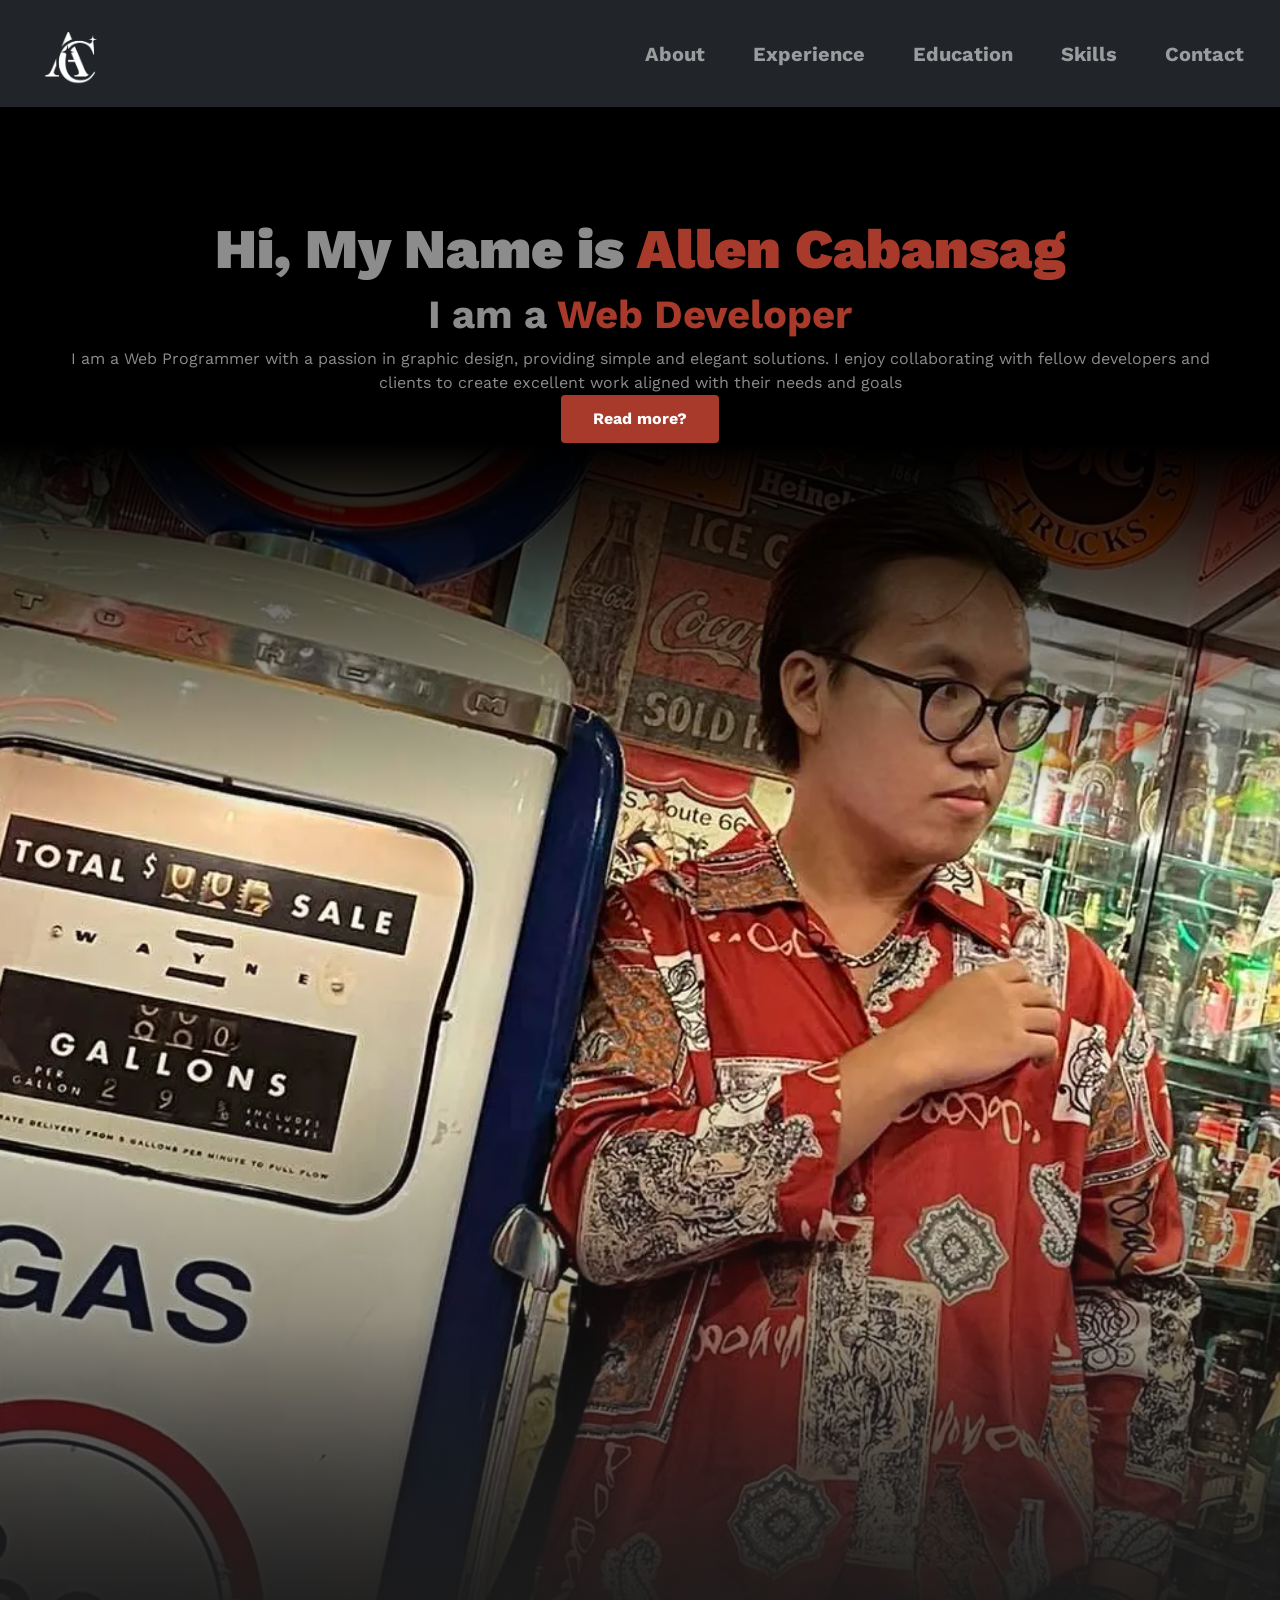
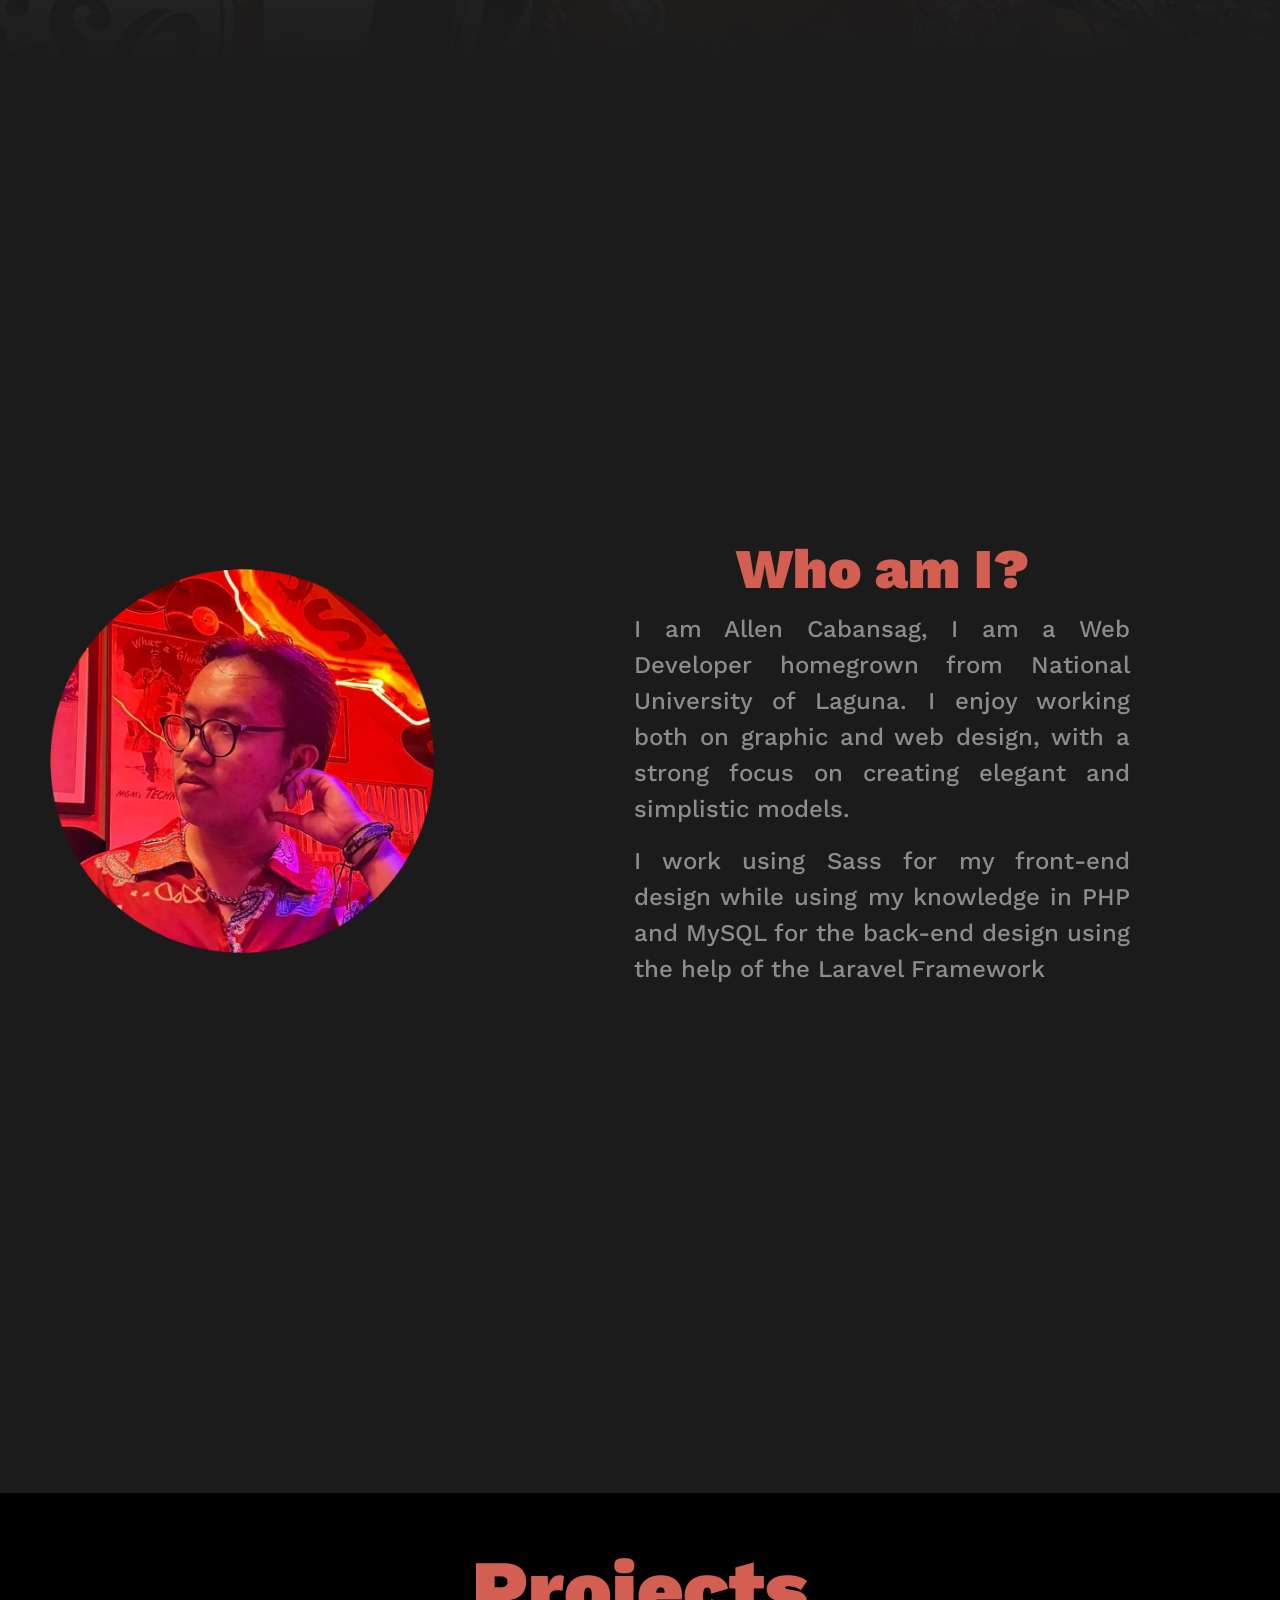
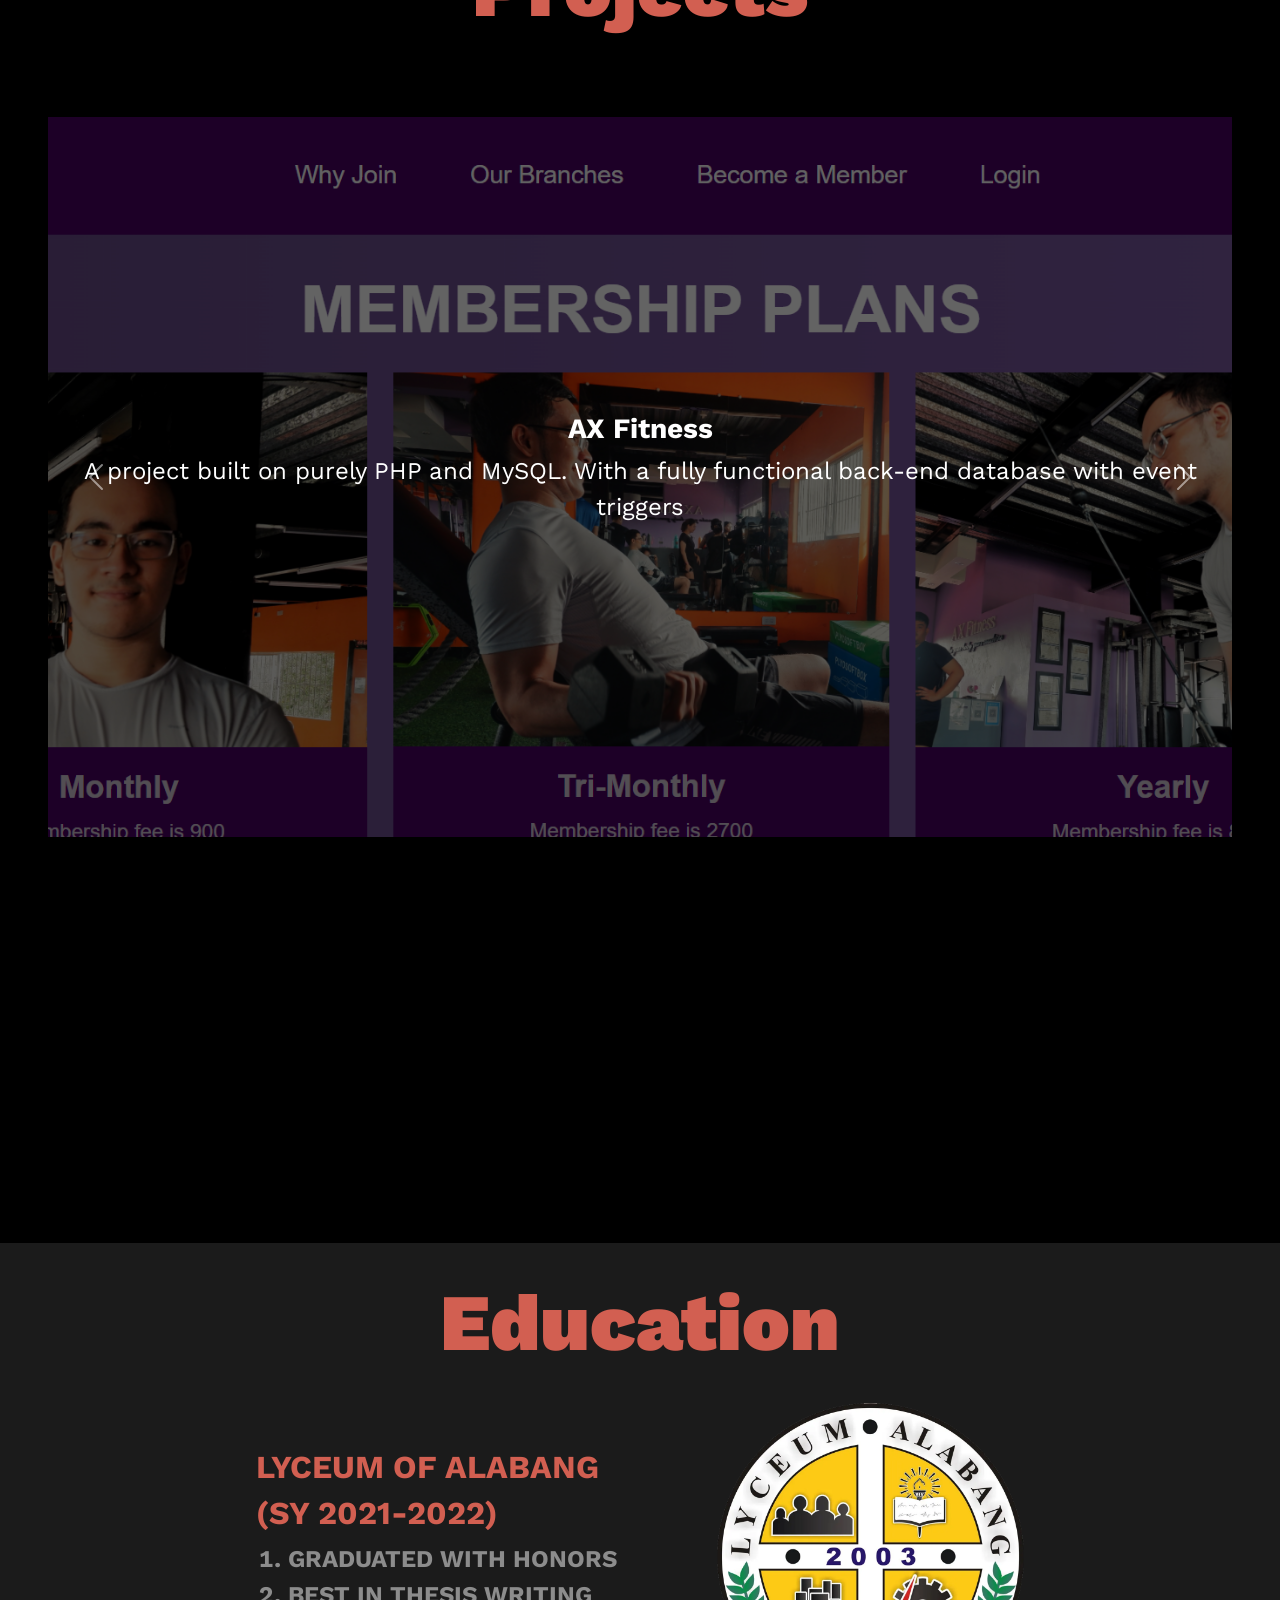
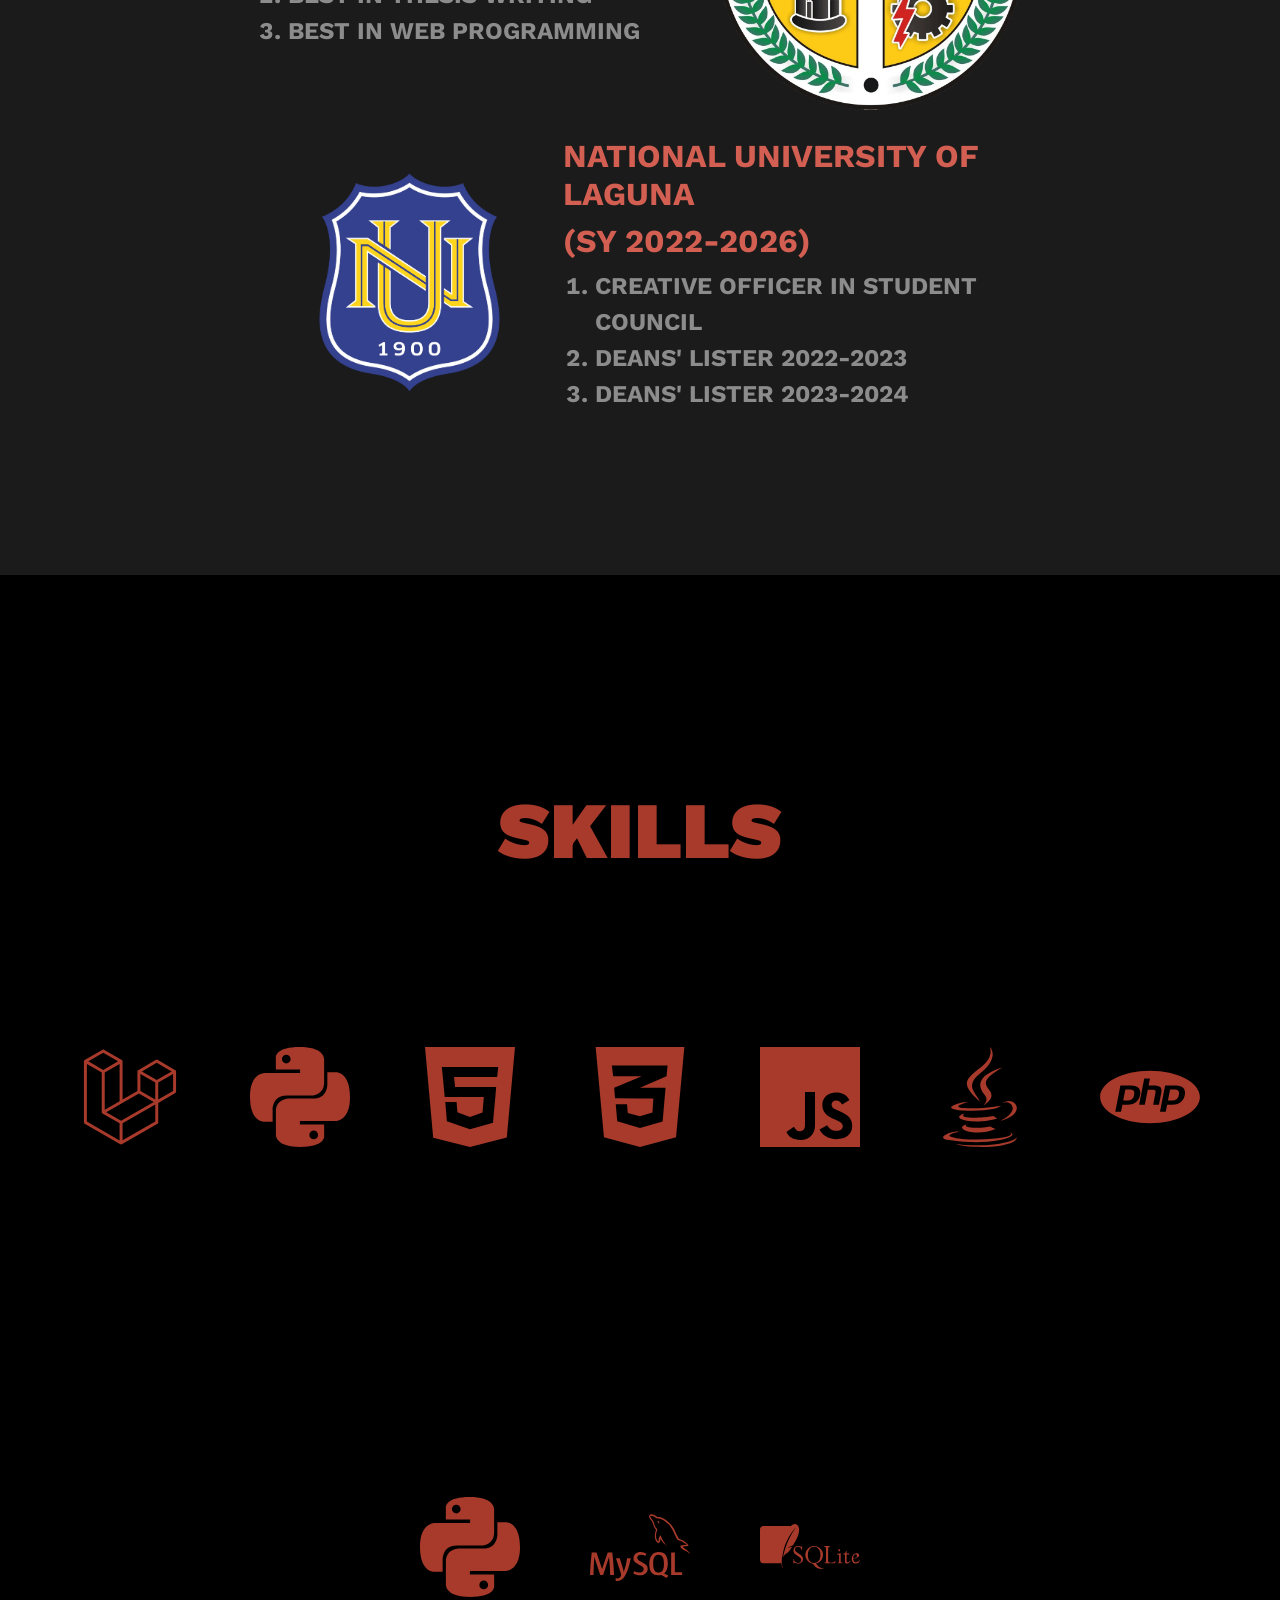
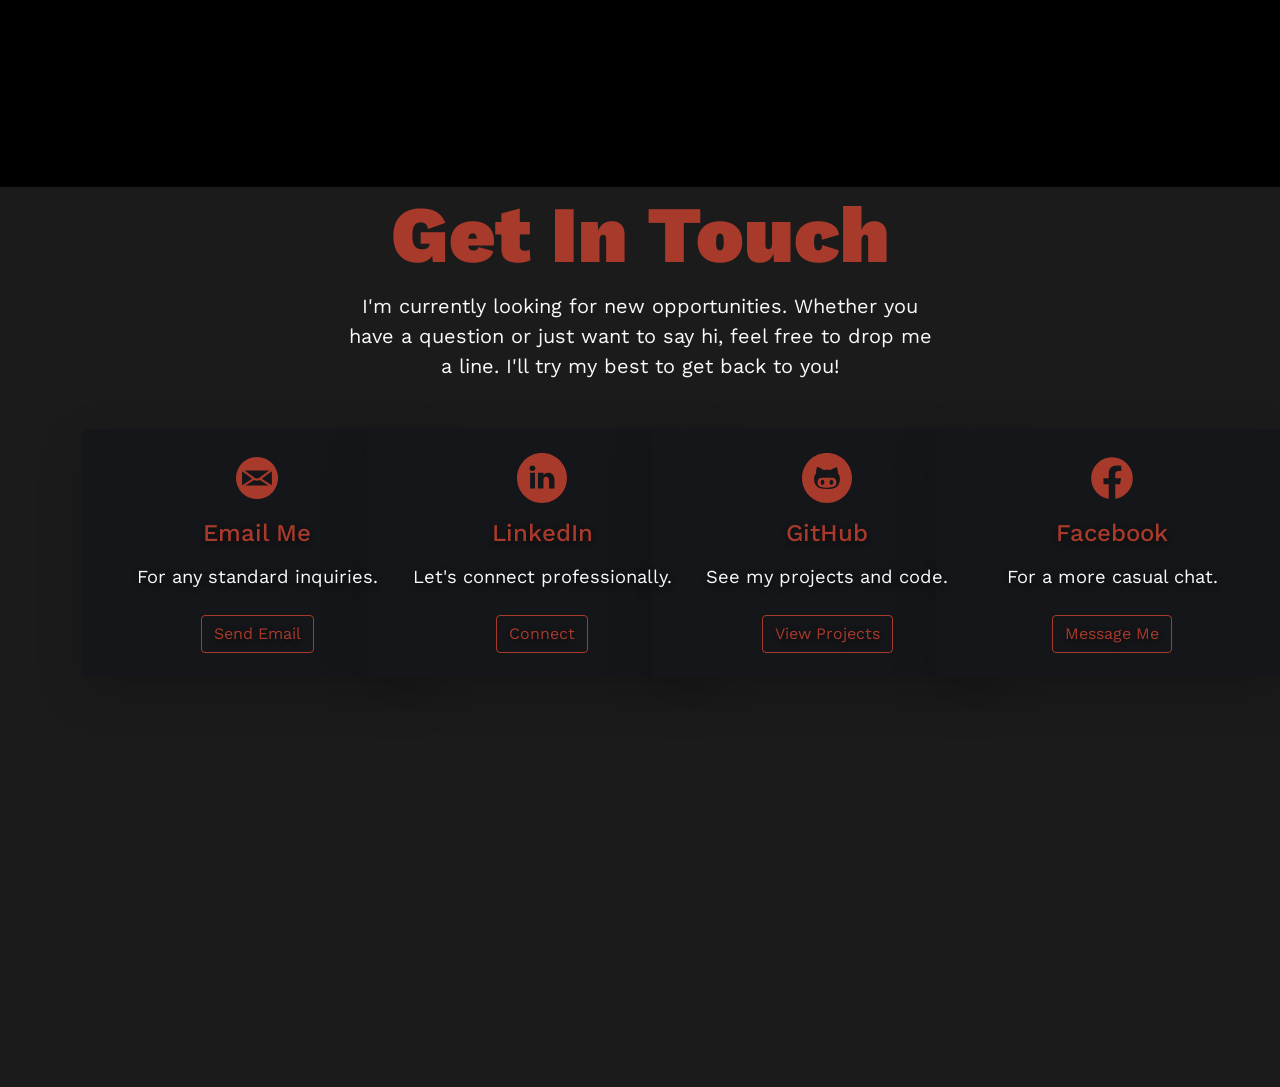
==== commit a28c03e6: "Adjusted the Mobile View" ====
--- a/index.html
+++ b/index.html
@@ -7,7 +7,6 @@
     <title>Document</title>
 
     <link rel="stylesheet" href="css/bootstrap.css">
-    <script src="js/bootstrap.min.js"  defer></script>
     <link rel="stylesheet" href="css/styles.css">
 
     <link rel="preconnect" href="https://fonts.googleapis.com">
--- a/css/styles.css
+++ b/css/styles.css
@@ -204,7 +204,12 @@
     padding: 20px 50px 50px 20px;
     box-sizing: border-box;
     margin: auto 30em;
-    gap: 100px;
+    gap: 70px;
+
+    img{
+        width: 100px;
+        height: auto;
+    }
 }
 
 .skills-h1 {
@@ -456,7 +461,7 @@
 
 
 /* 425 mobile view */
-@media only screen and (min-width:425px) and (max-width:767px) {
+@media only screen and (max-width:767px) {
 
     .main,
     .about,
@@ -469,22 +474,29 @@
         min-height: 100vh;
     }
 
+    .main a{
+        font-size: .60rem;
+    }
+
     .main-word {
-        margin: auto;
-        width: 100%;
-        font-size: 1rem;
+        margin: auto 3rem;
+        font-size: 0.75rem;
 
         text-align: center;
 
         p {
-            margin: auto 3em;
+            margin: auto 3rem;
             text-justify: inter-word;
             text-align: justify;
         }
     }
 
     .main-h1 {
-        font-size: 3.5rem;
+        font-size: 1.25rem;
+    }
+
+    .main-h2 {
+        font-size: 1rem;
     }
 
     .main-h3 {
@@ -541,7 +553,12 @@
 
             .about-h1 {
                 text-align: center;
-                font-size: 3.5rem;
+                font-size: 1.5rem;
+            }
+
+            p{
+                font-size: .90rem;
+                margin: auto -50px;
             }
         }
 
@@ -594,11 +611,25 @@
 
         .educ-h1 {
             margin: auto;
+            font-size: 2rem;
+        }
+
+        .education-content{
+            h2{
+                font-size: 1.25rem;
+            }
+            h3{
+                font-size: 1rem;
+            }
+            ol{
+                font-size: .80rem;
+            }
         }
     }
 
     .skills-h1 {
         padding-top: 2em;
+        font-size: 1.5rem;
     }
 
     .skills-div {
@@ -608,9 +639,34 @@
     }
 
     .skills .img-svg {
-        width: 100px;
-    }
-
+        width: 5rem;
+    }
+
+    .contact{
+        margin: auto 5rem;
+
+        h1{
+            font-size: 1.5rem;
+        }
+        p{
+            font-size: 1rem;
+        }
+
+        .container{
+            h4{
+                font-size: 1rem;
+            }
+            p{
+                font-size: 0.75rem;
+            }
+            .card-footer{
+                padding: 0.5rem;
+            }
+            .span{
+                font-size: .25rem;
+            }
+        }
+    }
 }
 
 /* 768 tablet view */
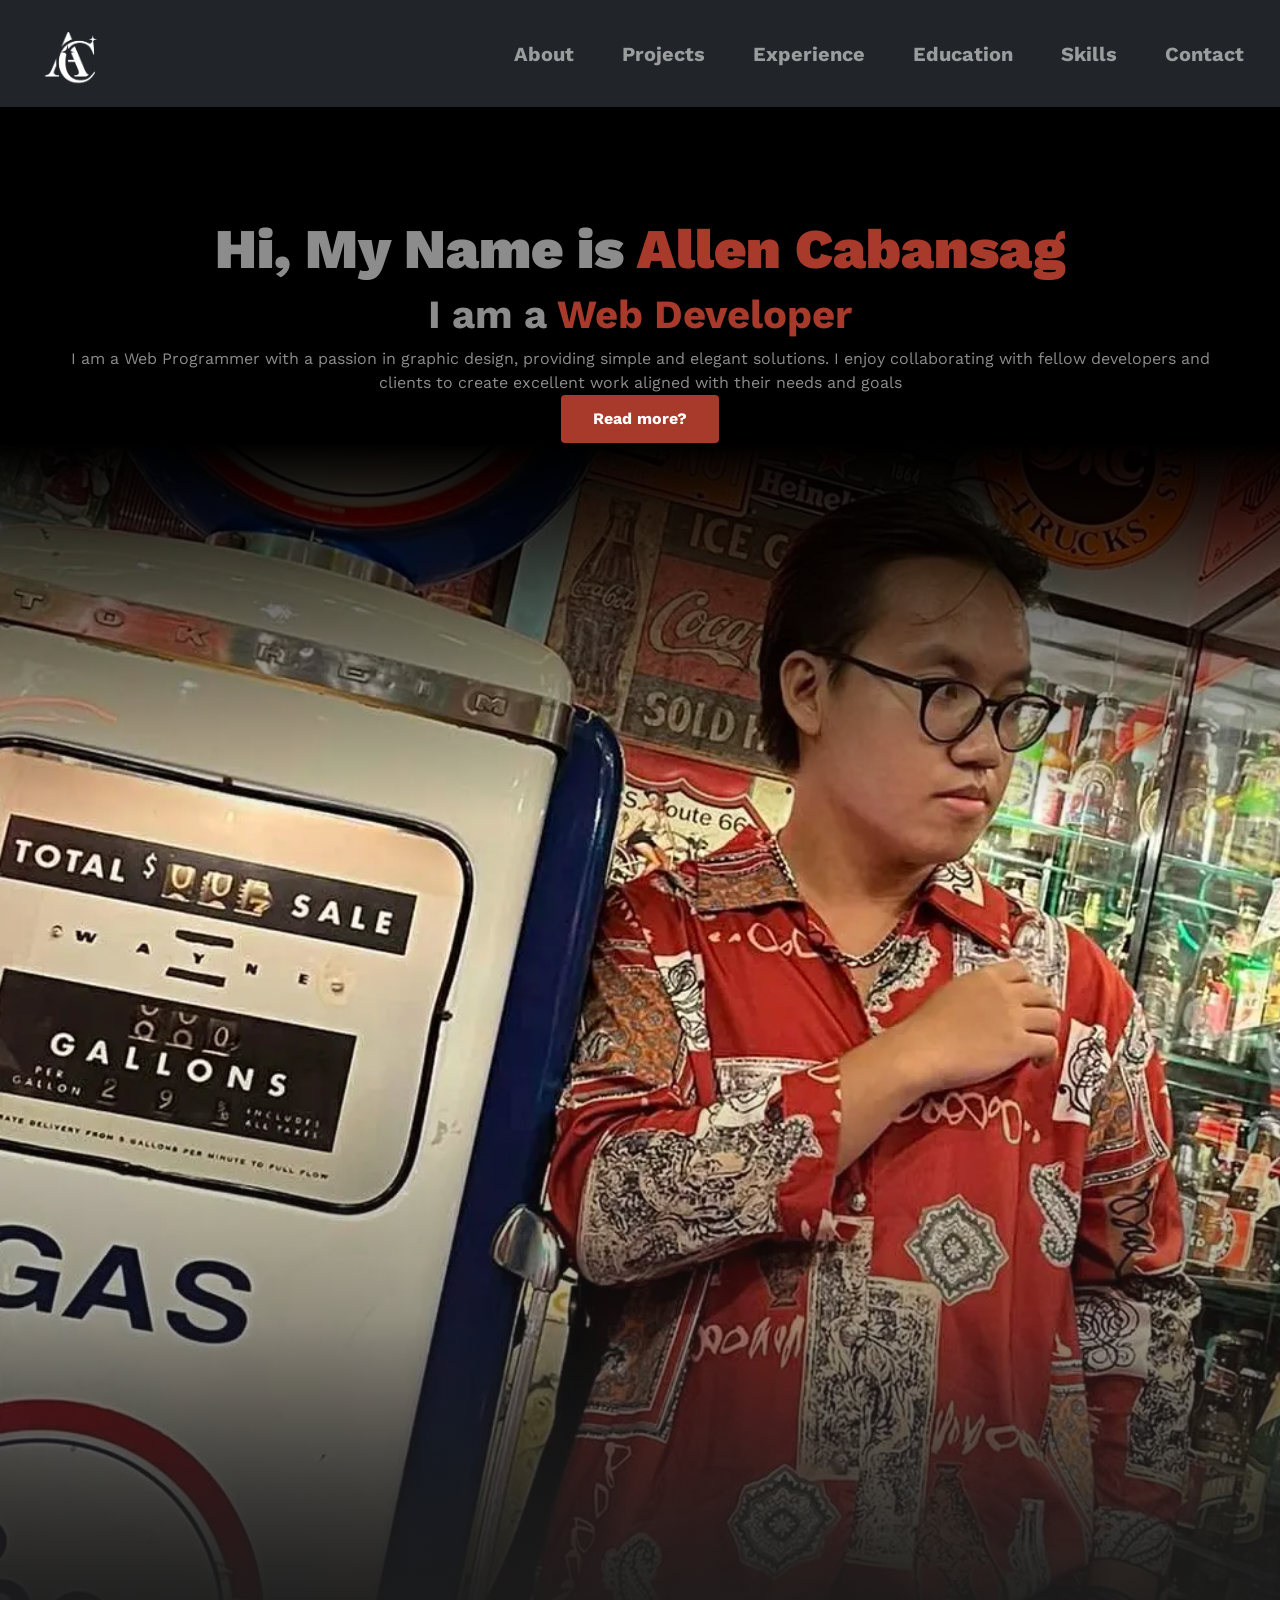
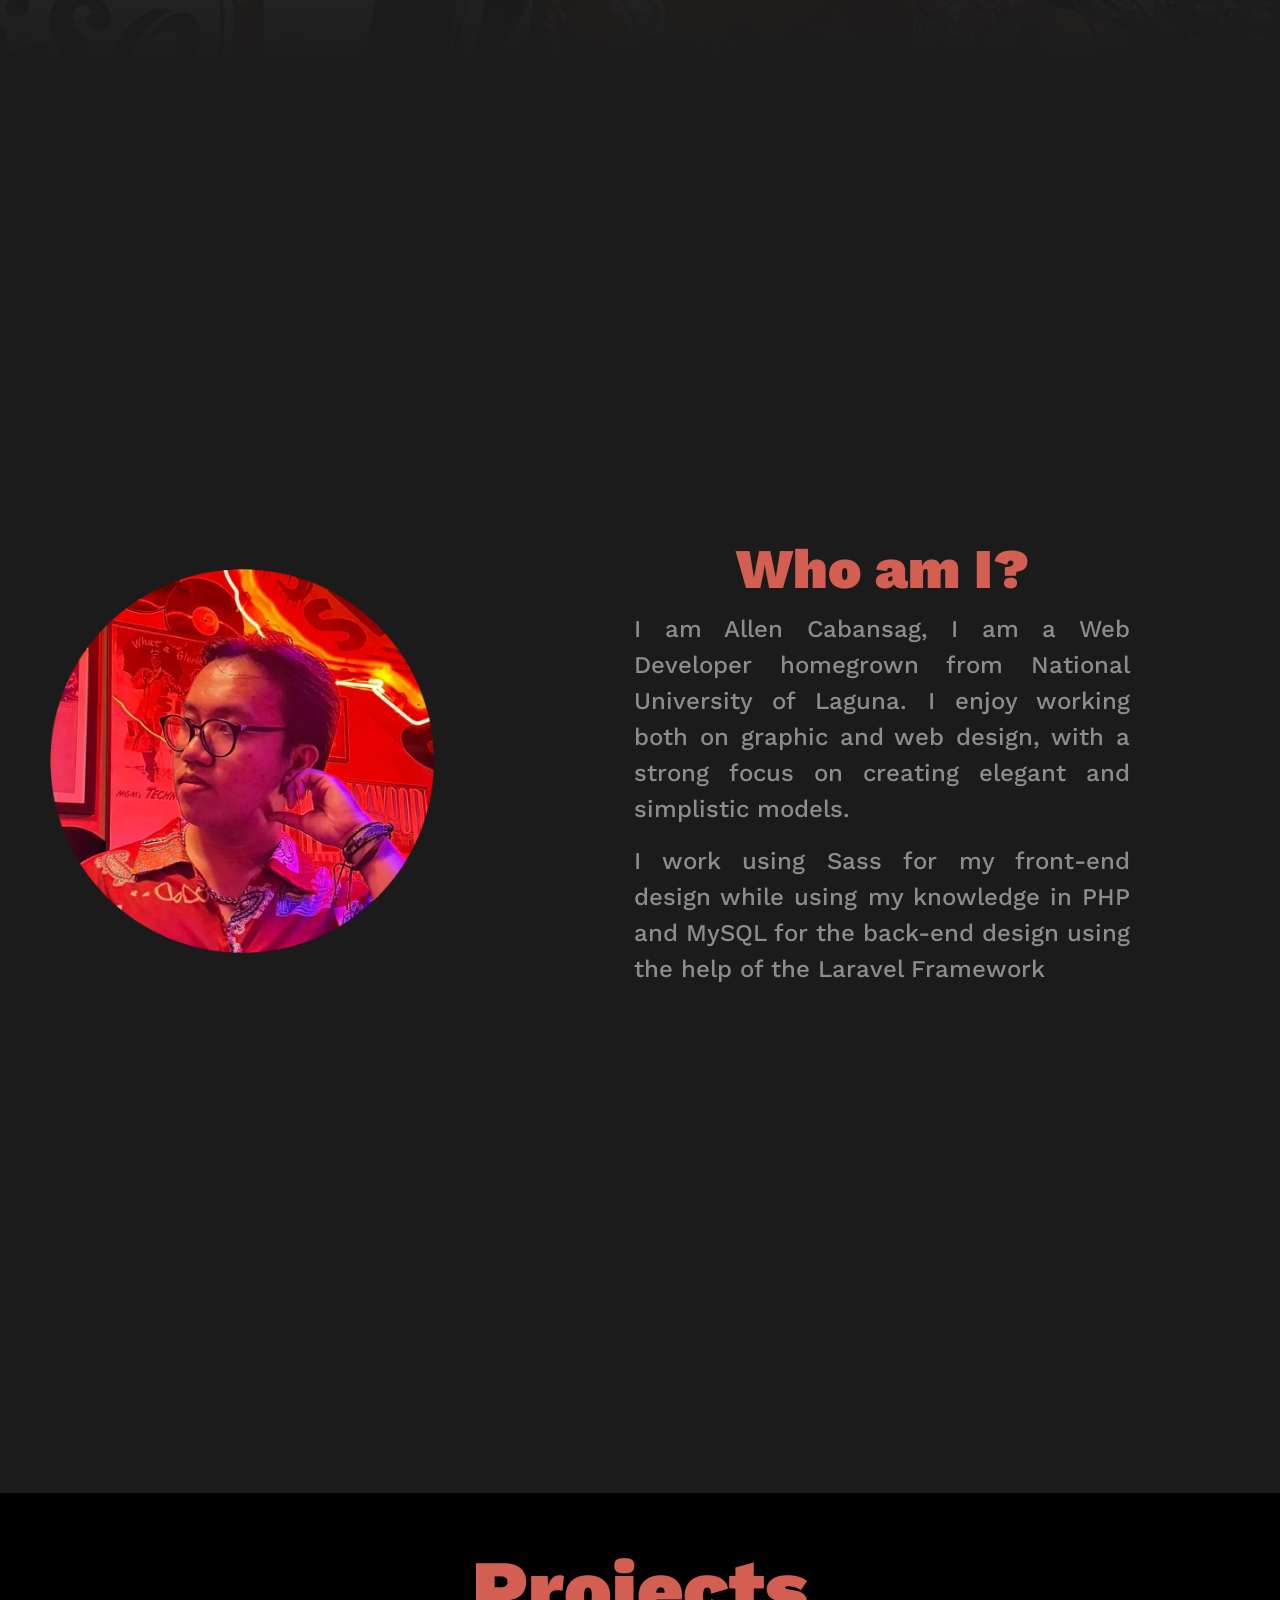
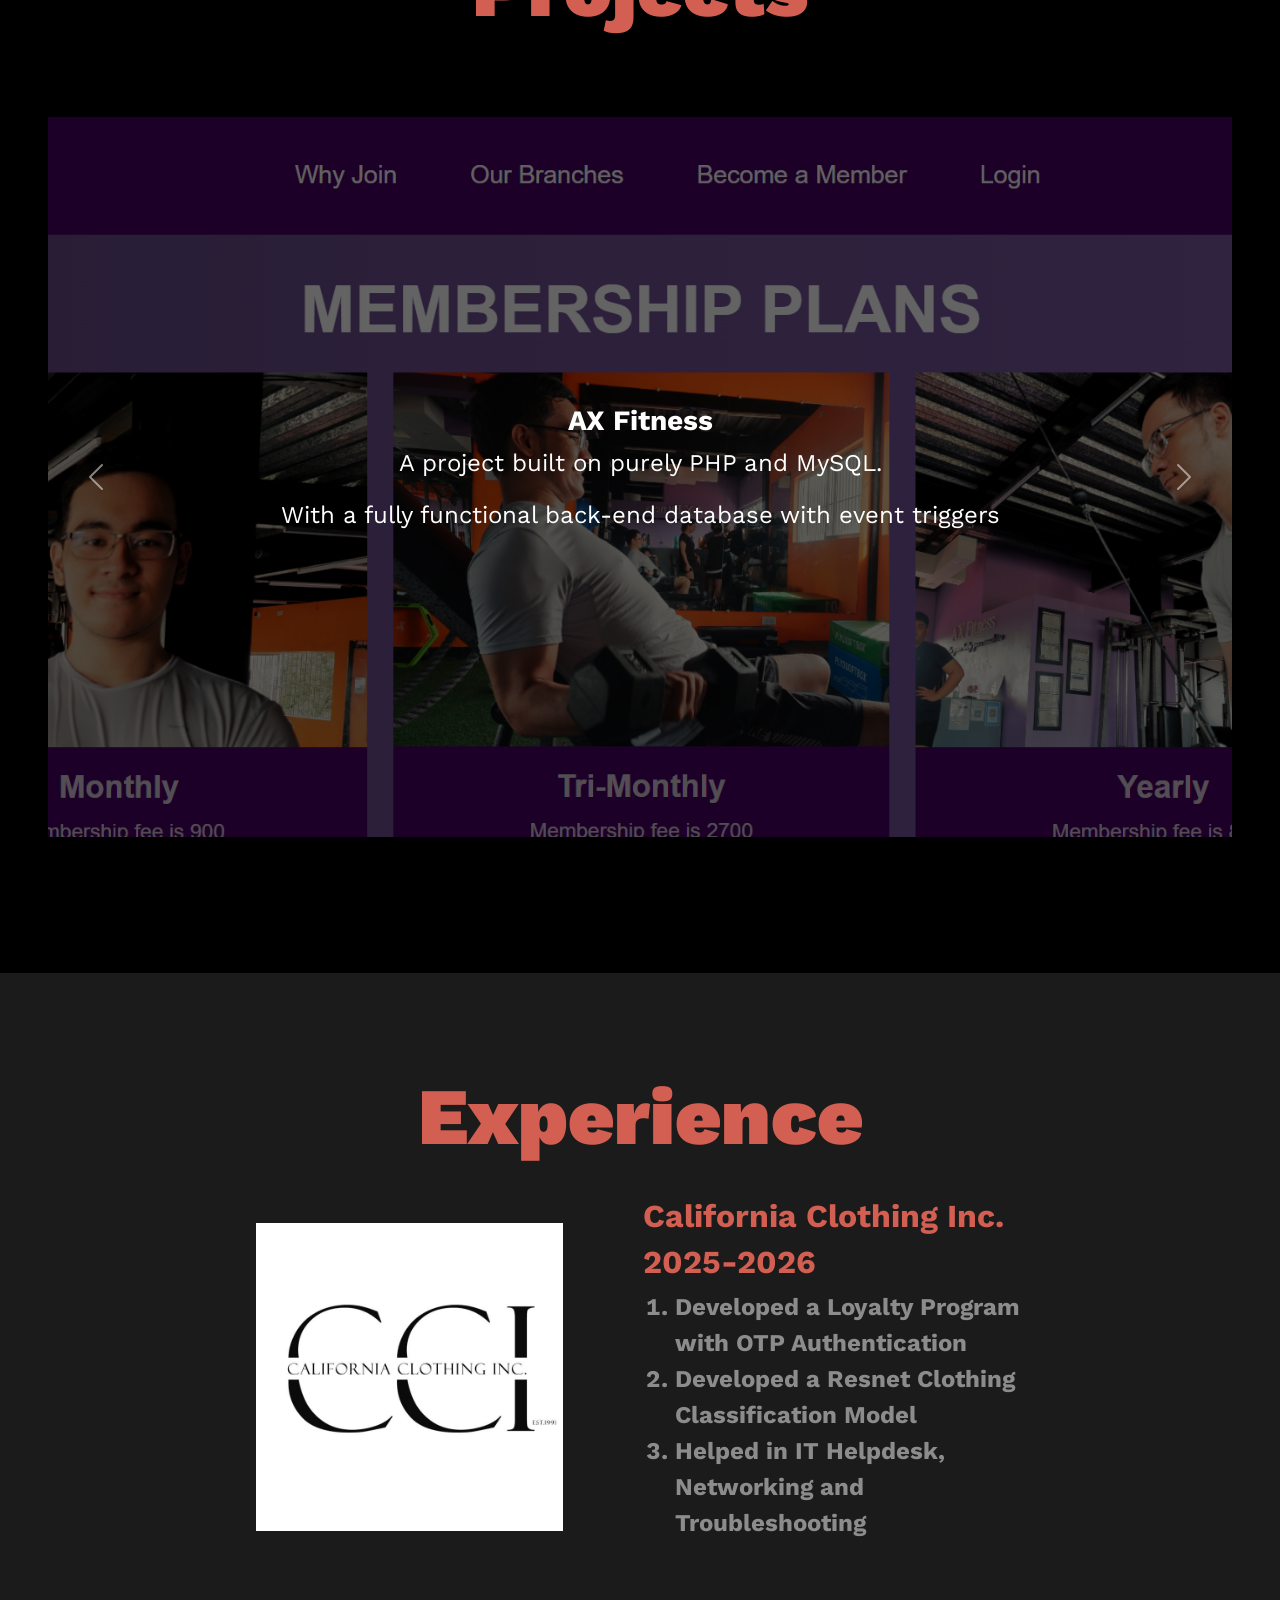
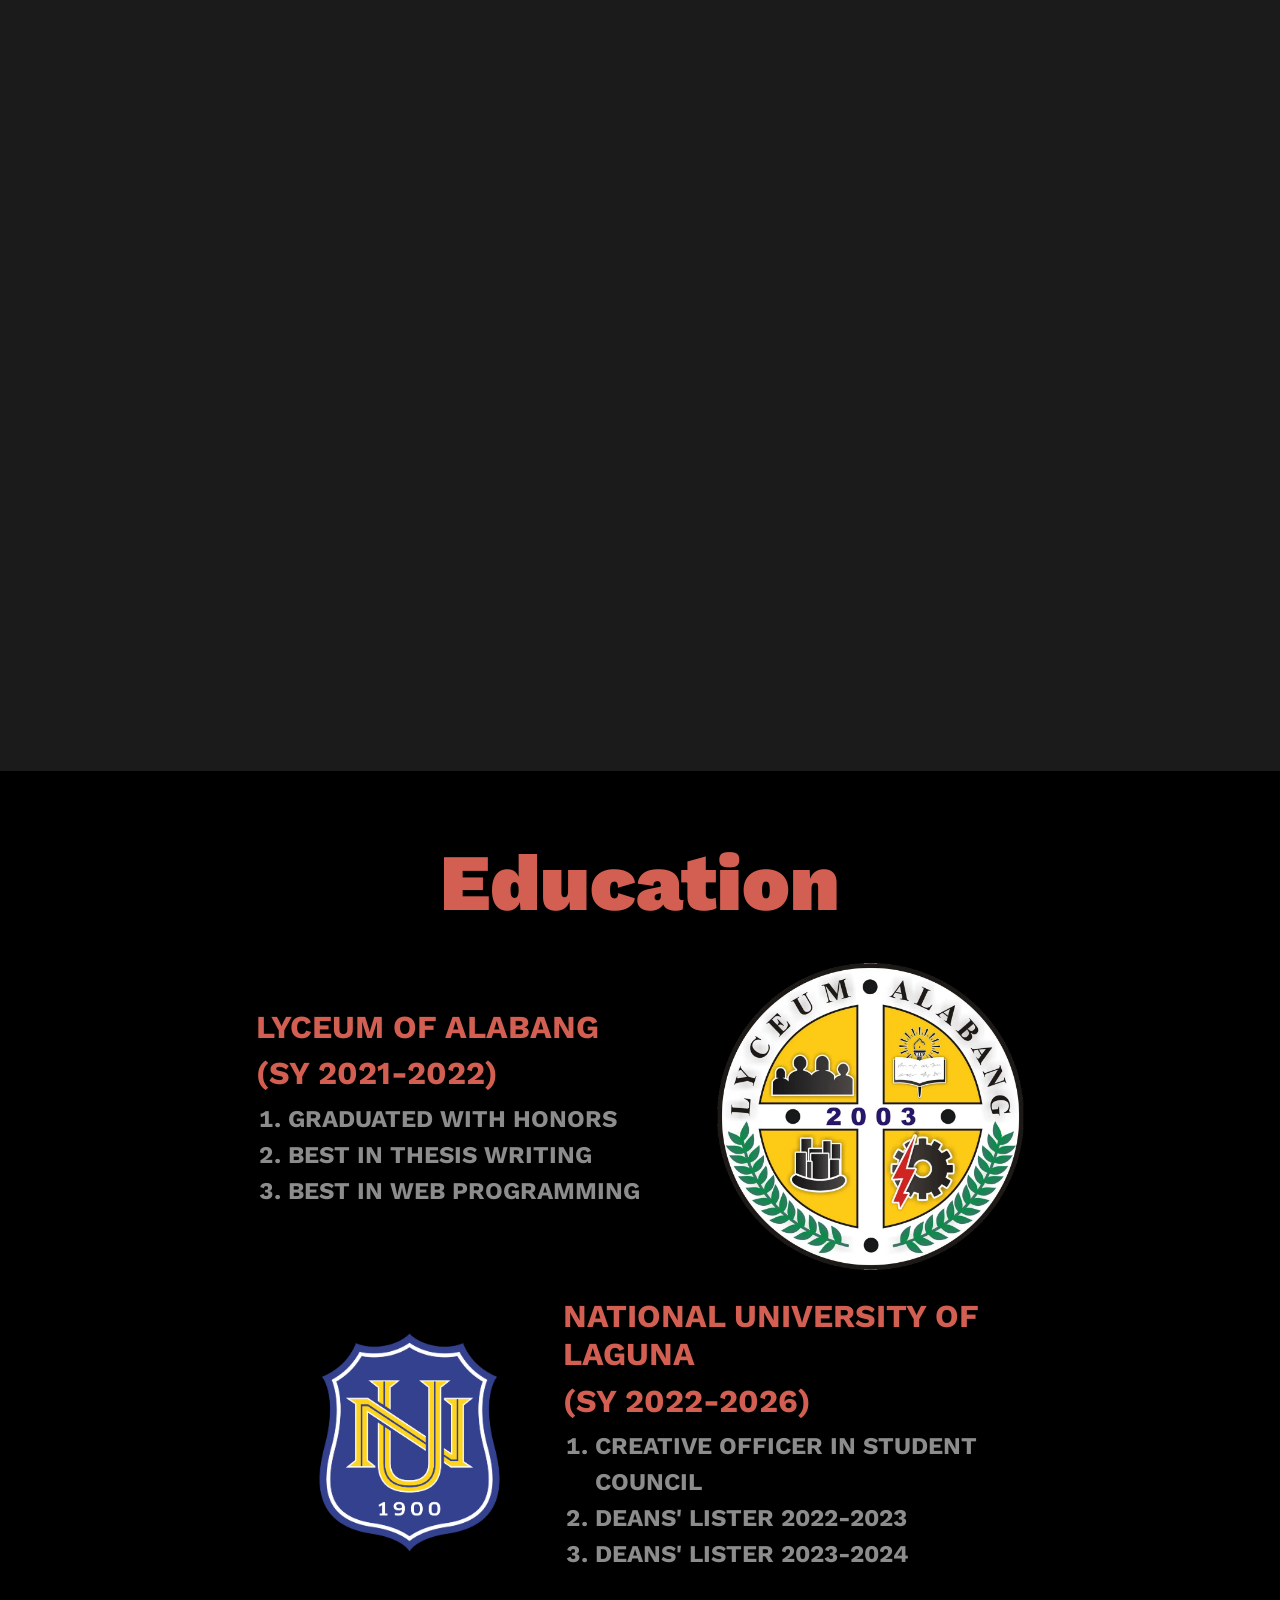
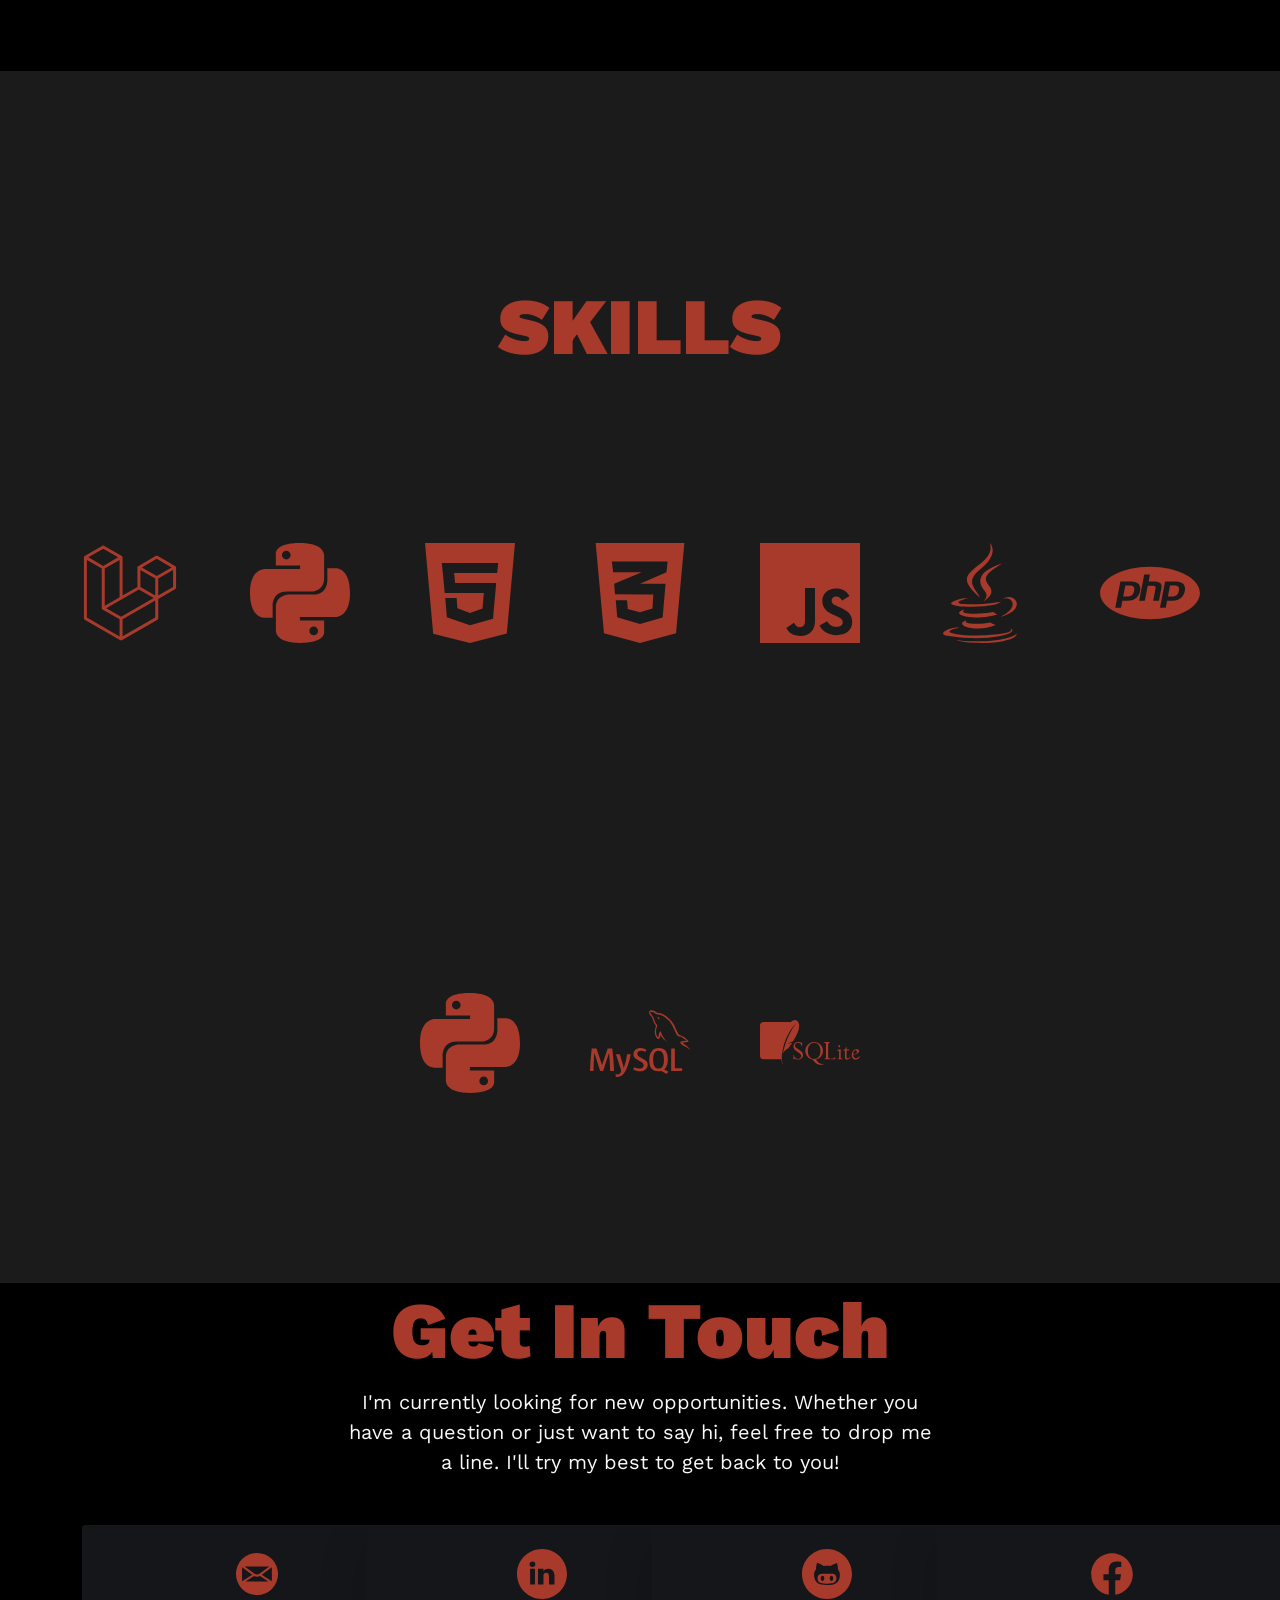
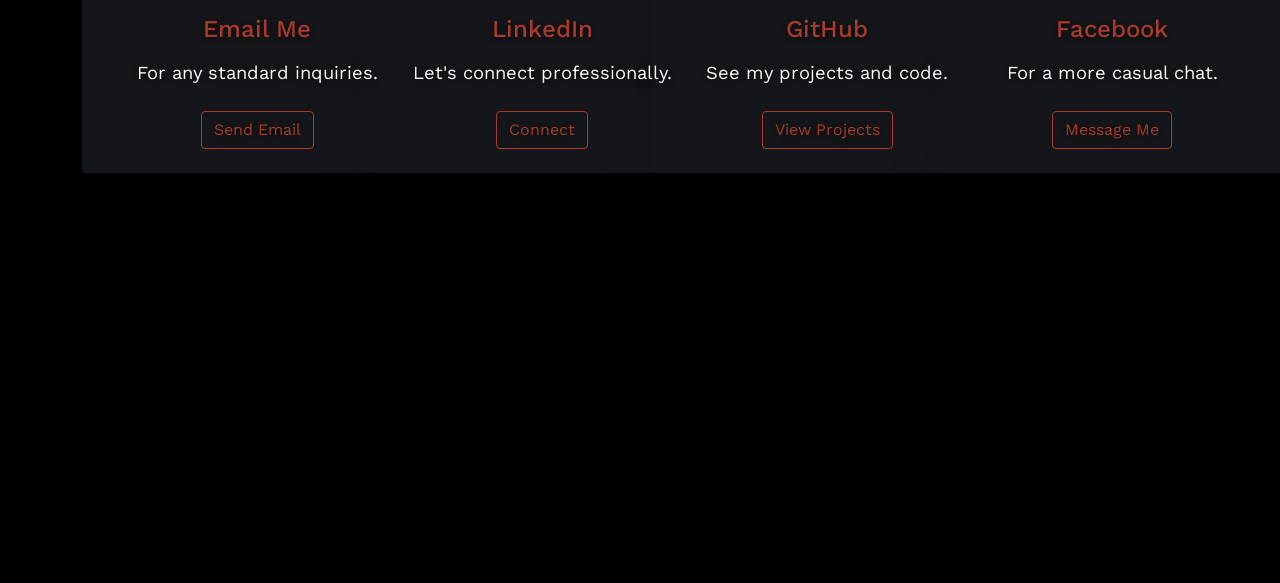
==== commit ae391fd0: "updated the mobile view" ====
--- a/index.html
+++ b/index.html
@@ -25,6 +25,7 @@
         
             <ul class="navbar-nav ms-auto">
                 <li class="nav-item mx-3"><a href="#about" class="nav-link">About</a></li>
+                <li class="nav-item mx-3"><a href="#project" class="nav-link">Projects</a></li>
                 <li class="nav-item mx-3"><a href="#experience" class="nav-link">Experience</a></li>
                 <li class="nav-item mx-3"><a href="#education" class="nav-link">Education</a></li>
                 <li class="nav-item mx-3"><a href="#skills" class="nav-link">Skills</a></li>
@@ -81,75 +82,97 @@
         </div>
     </section>
         
+    <section class="project" id="project">
+        <h1 class="educ-h1 header-h1 mt-5 pt-5">Projects</h1>
+
+            <div id="projectCarousel" class="carousel slide p-5" data-bs-ride="carousel">
+                <div class="carousel-inner">
+
+                <!-- ITEM 1 -->
+                <div class="carousel-item active">
+                    <div class="carousel-item-bg" style="background-image: url('img/samples/ax-fitness.png');">
+                        <div class="carousel-caption d-flex flex-column justify-content-center align-items-center text-center h-100">
+                            <h5>AX Fitness</h5>
+                            <p>A project built on purely PHP and MySQL.</p>
+                            <p>With a fully functional back-end database with event triggers</p>
+                        </div>
+                    </div>
+                </div>
+
+                <!-- ITEM 2 -->
+                <div class="carousel-item">
+                    <div class="carousel-item-bg" style="background-image: url('img/samples/Cinema-Laravel.png');">
+                    <div class="carousel-caption d-flex flex-column justify-content-center align-items-center text-center h-100">
+                        <h5>Cinema Website</h5>
+                        <p>A project built with the Laravel Framework and SQLite database.</p>
+                    </div>
+                    </div>
+                </div>
+
+                <!-- ITEM 3 -->
+                <div class="carousel-item">
+                    <div class="carousel-item-bg" style="background-image: url('img/samples/freedom-wall.png');">
+                    <div class="carousel-caption d-flex flex-column justify-content-center align-items-center text-center h-100">
+                        <h5>Freedom Wall Website</h5>
+                        <p>A project built with the Laravel Framework and SQLite database.</p>
+                        <p>A Freedom Wall website for a terminal project for one of my subjects during Junior Year</p>
+                    </div>
+                    </div>
+                </div>
+
+                <!-- ITEM 4 -->
+                <div class="carousel-item">
+                    <div class="carousel-item-bg" style="background-image: url('img/samples/gosurv.png');">
+                    <div class="carousel-caption d-flex flex-column justify-content-center align-items-center text-center h-100">
+                        <h5>GoSurv - Survey System</h5>
+                        <p>A Survey Website similar to Google Forms built purely on MySQL and PHP with Javascript to handle form questions</p>
+                    </div>
+                    </div>
+                </div>
+
+                <!-- ITEM 5 -->
+                <div class="carousel-item">
+                    <div class="carousel-item-bg" style="background-image: url('img/samples/klinika.png');">
+                    <div class="carousel-caption d-flex flex-column justify-content-center align-items-center text-center h-100">
+                        <h5>Klinika</h5>
+                        <p>A project built with purely PHP and MySQL. This was built for a challenge done during my Junior Year</p>
+                    </div>
+                    </div>
+                </div>
+
+
+                </div>
+
+                <!-- CONTROLS -->
+                <button class="carousel-control-prev" type="button" data-bs-target="#projectCarousel" data-bs-slide="prev">
+                <span class="carousel-control-prev-icon" aria-hidden="true"></span>
+                <span class="visually-hidden">Previous</span>
+                </button>
+                <button class="carousel-control-next" type="button" data-bs-target="#projectCarousel" data-bs-slide="next">
+                <span class="carousel-control-next-icon" aria-hidden="true"></span>
+                <span class="visually-hidden">Next</span>
+                </button>
+            </div>
+        </section>
+
     <section class="experience" id="experience">
-    <h1 class="educ-h1 header-h1 mt-5 pt-5">Projects</h1>
-
-        <div id="projectCarousel" class="carousel slide p-5" data-bs-ride="carousel">
-            <div class="carousel-inner">
-
-            <!-- ITEM 1 -->
-            <div class="carousel-item active">
-                <div class="carousel-item-bg" style="background-image: url('img/samples/ax-fitness.png');">
-                    <div class="carousel-caption d-flex flex-column justify-content-center align-items-center text-center h-100">
-                        <h5>AX Fitness</h5>
-                        <p>A project built on purely PHP and MySQL. With a fully functional back-end database with event triggers</p>
-                    </div>
-                </div>
-            </div>
-
-            <!-- ITEM 2 -->
-            <div class="carousel-item">
-                <div class="carousel-item-bg" style="background-image: url('img/samples/Cinema-Laravel.png');">
-                <div class="carousel-caption d-flex flex-column justify-content-center align-items-center text-center h-100">
-                    <h5>Cinema Website</h5>
-                    <p>A project built with the Laravel Framework and SQLite database.</p>
-                </div>
-                </div>
-            </div>
-
-            <!-- ITEM 3 -->
-            <div class="carousel-item">
-                <div class="carousel-item-bg" style="background-image: url('img/samples/freedom-wall.png');">
-                <div class="carousel-caption d-flex flex-column justify-content-center align-items-center text-center h-100">
-                    <h5>Freedom Wall Website</h5>
-                    <p>A project built with the Laravel Framework and SQLite database. A Freedom Wall website for a terminal project for one of my subjects during Junior Year</p>
-                </div>
-                </div>
-            </div>
-
-            <!-- ITEM 4 -->
-            <div class="carousel-item">
-                <div class="carousel-item-bg" style="background-image: url('img/samples/gosurv.png');">
-                <div class="carousel-caption d-flex flex-column justify-content-center align-items-center text-center h-100">
-                    <h5>GoSurv - Survey System</h5>
-                    <p>A Survey Website similar to Google Forms built purely on MySQL and PHP with Javascript to handle form questions</p>
-                </div>
-                </div>
-            </div>
-
-            <!-- ITEM 5 -->
-            <div class="carousel-item">
-                <div class="carousel-item-bg" style="background-image: url('img/samples/klinika.png');">
-                <div class="carousel-caption d-flex flex-column justify-content-center align-items-center text-center h-100">
-                    <h5>Klinika</h5>
-                    <p>A project built with purely PHP and MySQL. This was built for a challenge done during my Junior Year</p>
-                </div>
-                </div>
-            </div>
-
-
-            </div>
-
-            <!-- CONTROLS -->
-            <button class="carousel-control-prev" type="button" data-bs-target="#projectCarousel" data-bs-slide="prev">
-            <span class="carousel-control-prev-icon" aria-hidden="true"></span>
-            <span class="visually-hidden">Previous</span>
-            </button>
-            <button class="carousel-control-next" type="button" data-bs-target="#projectCarousel" data-bs-slide="next">
-            <span class="carousel-control-next-icon" aria-hidden="true"></span>
-            <span class="visually-hidden">Next</span>
-            </button>
-        </div>
+        <h1 class="exp-h1 header-h1 mt-5 pt-5">Experience</h1>
+
+        <div class="exp-content">
+
+            <img class="exp-img" src="img/absolute/CCI.jpg" alt="loa">
+
+            <div class="exp-word">
+                <h2>California Clothing Inc.</h2>
+                <h3>2025-2026</h3>
+                <ol>
+                    <li>Developed a Loyalty Program with OTP Authentication</li>
+                    <li>Developed a Resnet Clothing Classification Model</li>
+                    <li>Helped in IT Helpdesk, Networking and Troubleshooting</li>
+                </ol>
+            </div>
+        </div>
+
     </section>
 
 
--- a/css/styles.css
+++ b/css/styles.css
@@ -39,6 +39,7 @@
     margin-left: 20px;
 }
 
+
 section {
     min-height: 100vh;
 }
@@ -47,6 +48,7 @@
     color: #A83A2B;
     font-weight: var(--font-bold);
 }
+
 
 /* main */
 .main {
@@ -139,21 +141,21 @@
 
 /* ================= */
 
-/* experience */
-.experience {
+/* project */
+.project {
     min-height: 100vh;
     background-color: black;
     height: 120vh;
 }
 
-.ex {
+.pr {
     display: flex;
     align-items: center;
     justify-content: space-between;
     margin: auto 300px;
 }
 
-.ex-h1 {
+.pr-h1 {
     text-align: center;
     font-size: 5rem;
     margin: auto;
@@ -187,12 +189,53 @@
     object-fit: contain;
 }
 
+/* experience */
+
+.experience {
+    min-width: 100vh;
+}
+
+.exp-content {
+    display: flex;
+    align-items: center;
+    justify-content: space-between;
+    margin: auto 20%;
+}
+
+.exp-word {
+    padding: auto 50px;
+    font-size: 1.5rem;
+    font-weight: var(--font-semibold);
+}
+
+.exp-word h2,
+.exp-word h3 {
+    color: #D25F51;
+    font-size: 2rem;
+    font-weight: inherit;/
+}
+
+.exp-h1 {
+    color: #D25F51;
+    text-align: center;
+    font-size: 5rem;
+    margin: 2rem auto;
+}
+
+
+.exp-img {
+    height: auto;
+    width: 40%;
+    margin-right: 5rem;  
+}
+
+/* ================= */
+
 /* ================= */
 
 /* skills */
 .skills {
     min-height: 100vh;
-    background-color: black;
 }
 
 .skills-div {
@@ -242,6 +285,8 @@
 /* education */
 .education {
     min-width: 100vh;
+    background-color: black;
+    padding-top:2rem;
 }
 
 .education-content {
@@ -337,7 +382,7 @@
 /* contact */
 
 .contact {
-
+    background-color: black;
     min-width: 100vh;
 
 }
@@ -463,13 +508,19 @@
 /* 425 mobile view */
 @media only screen and (max-width:767px) {
 
+    body{
+        align-items: center;
+        justify-content: center;
+        min-width: 100vh;
+    }
+
     .main,
     .about,
     .experience,
     .education,
     .ex,
+    .project,
     .contact {
-        min-width: 425px;
         flex-direction: column;
         min-height: 100vh;
     }
@@ -605,9 +656,32 @@
         }
     }
 
+    .experience {
+        padding-bottom: 5rem;
+        background: linear-gradient(to bottom, #1b1b1b 90%, black 100%);
+
+        .exp-h1 {
+            margin: auto;
+            font-size: 2rem;
+        }
+
+        .exp-content{
+            h2{
+                font-size: 1.25rem;
+            }
+            h3{
+                font-size: 1rem;
+            }
+            ol{
+                font-size: .80rem;
+            }
+        }
+    }
+
+
     .education {
         padding-bottom: 5rem;
-        background: linear-gradient(to bottom, #1b1b1b 90%, black 100%);
+        background: linear-gradient(to top, #1b1b1b 0%, black 100%);
 
         .educ-h1 {
             margin: auto;
@@ -643,7 +717,7 @@
     }
 
     .contact{
-        margin: auto 5rem;
+        margin: auto;
 
         h1{
             font-size: 1.5rem;
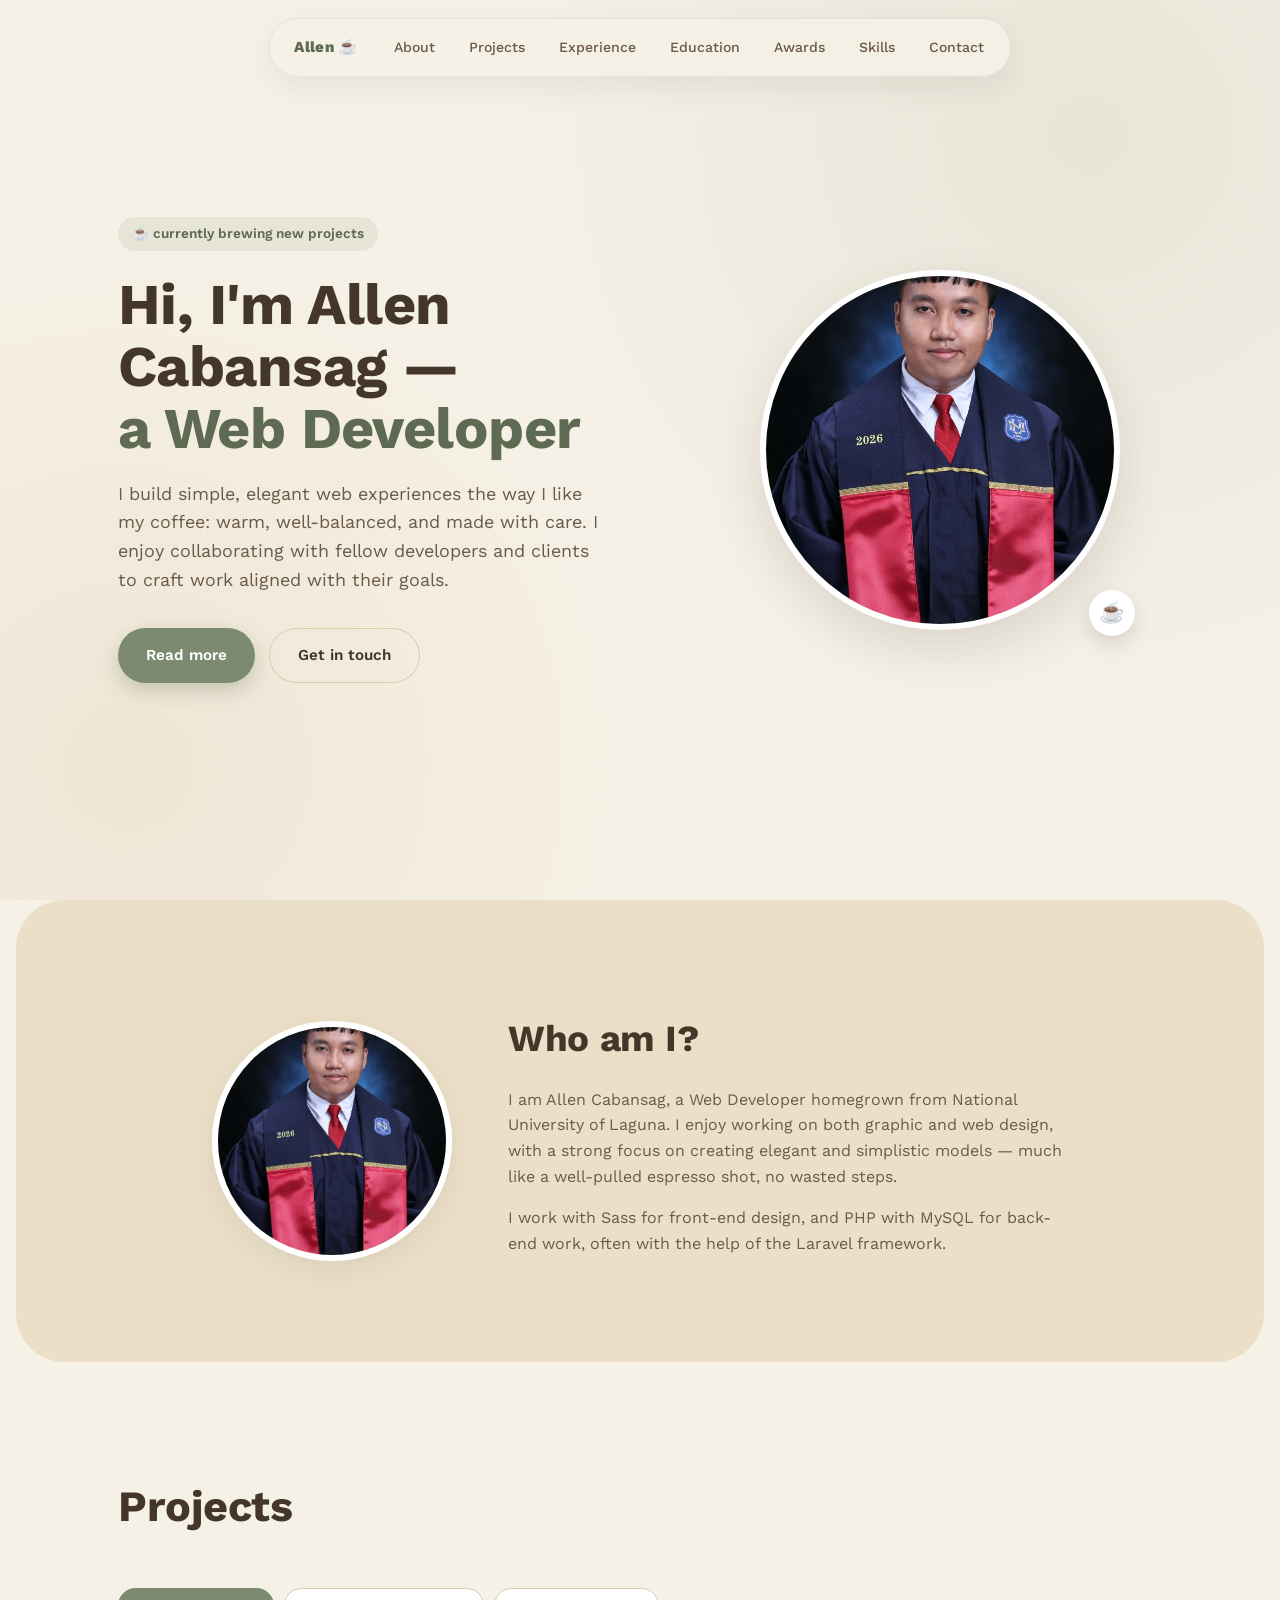
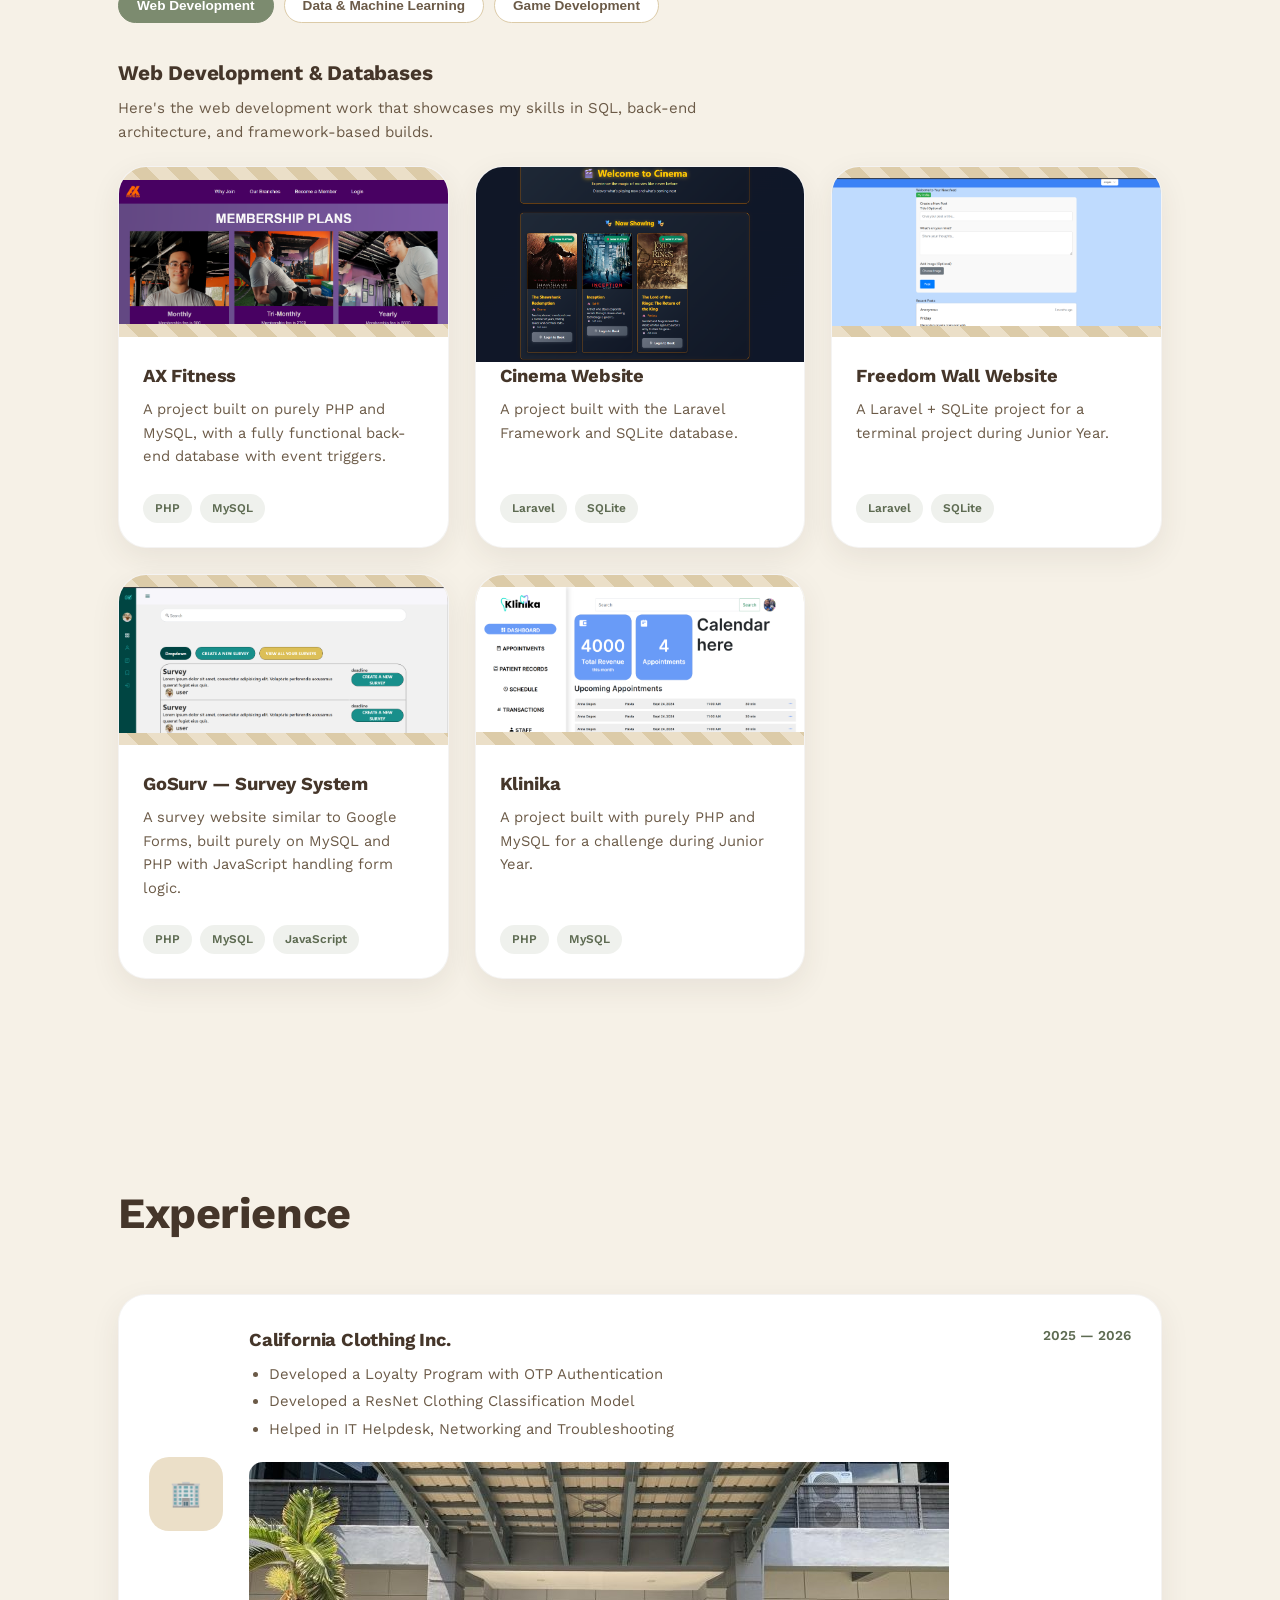
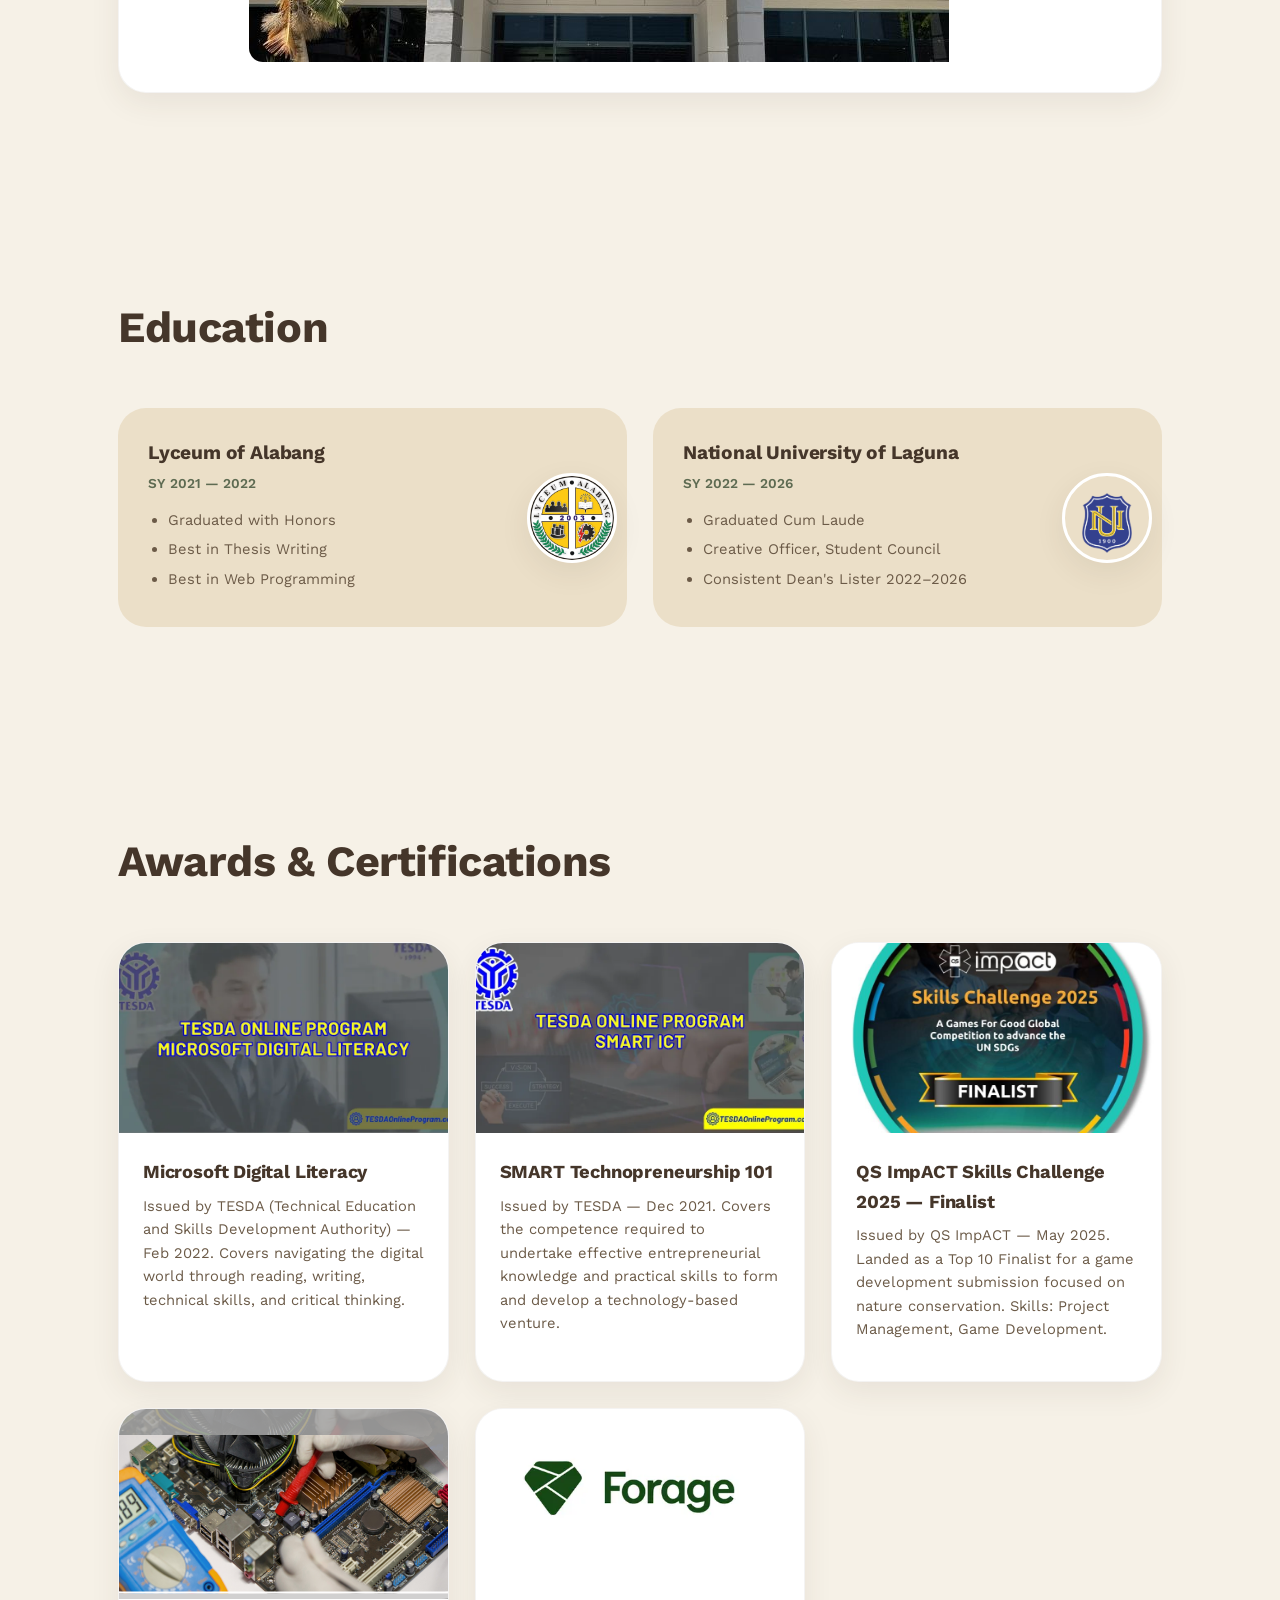
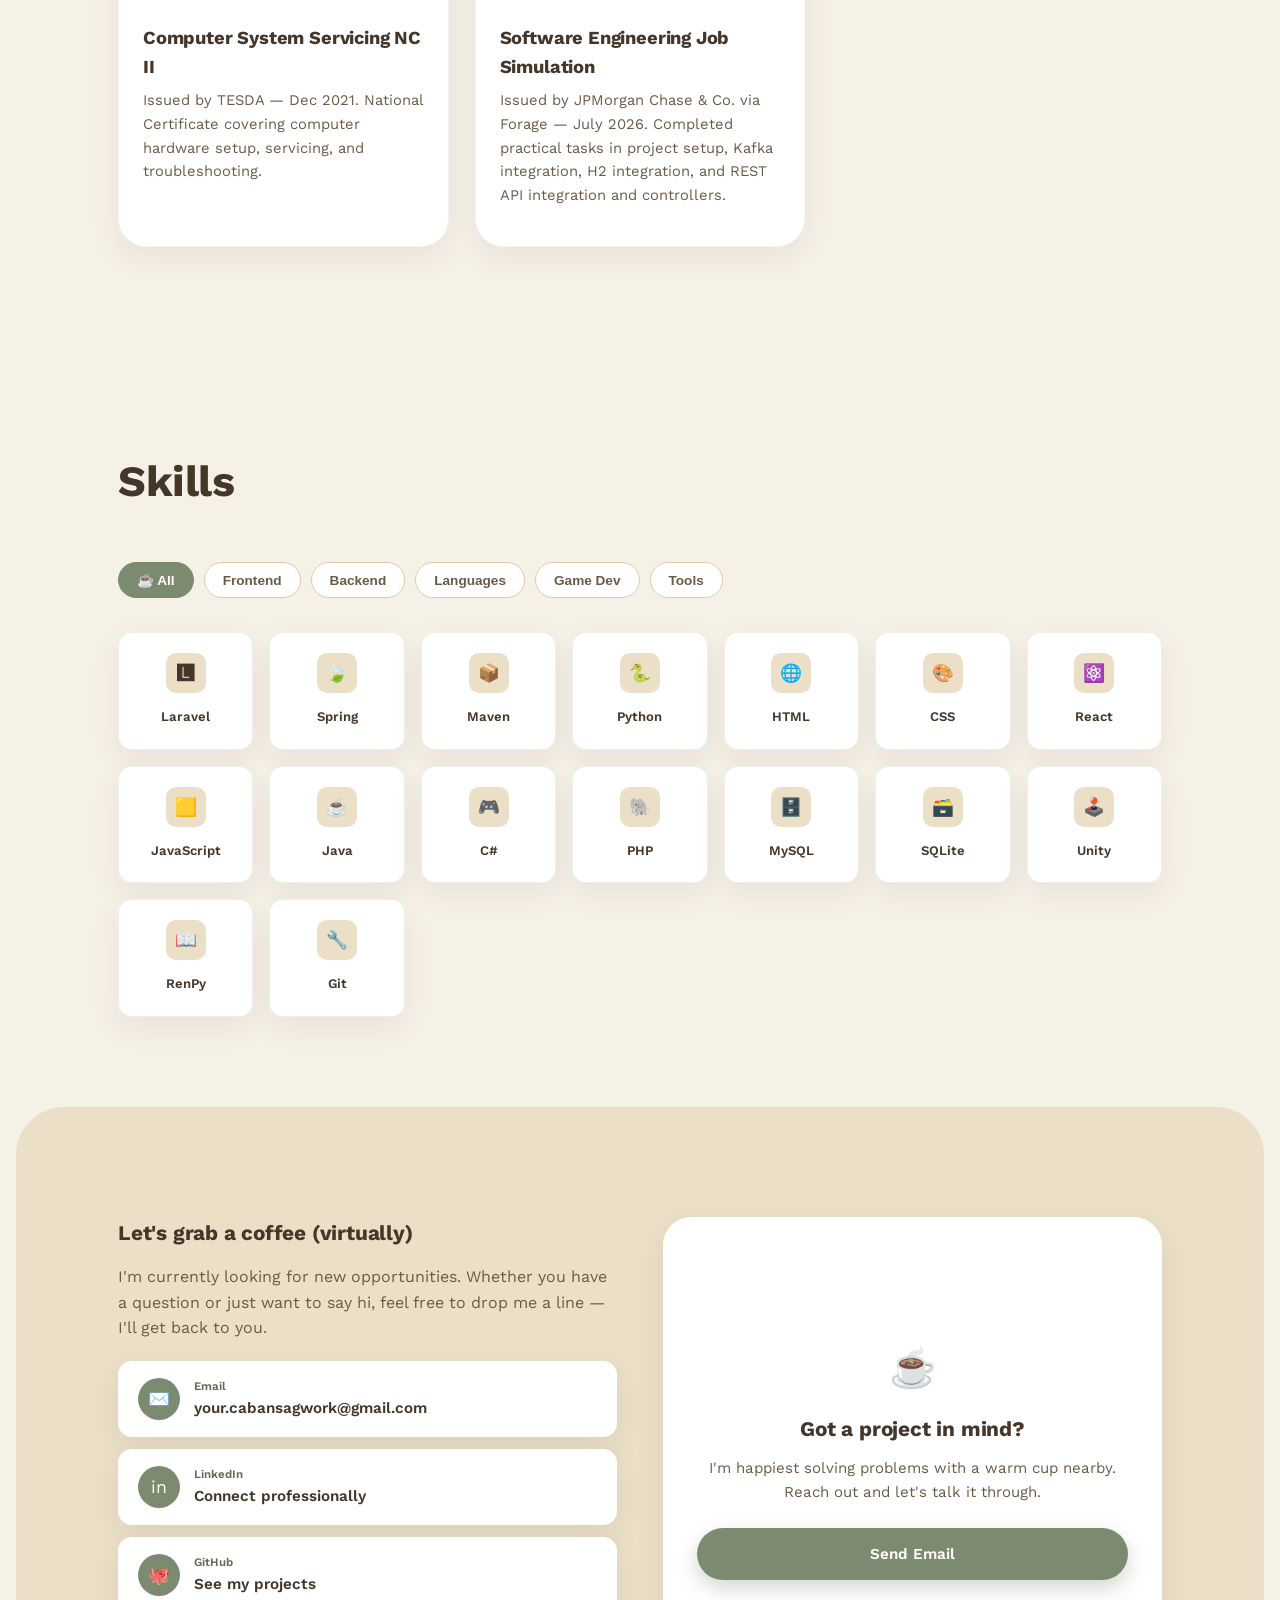
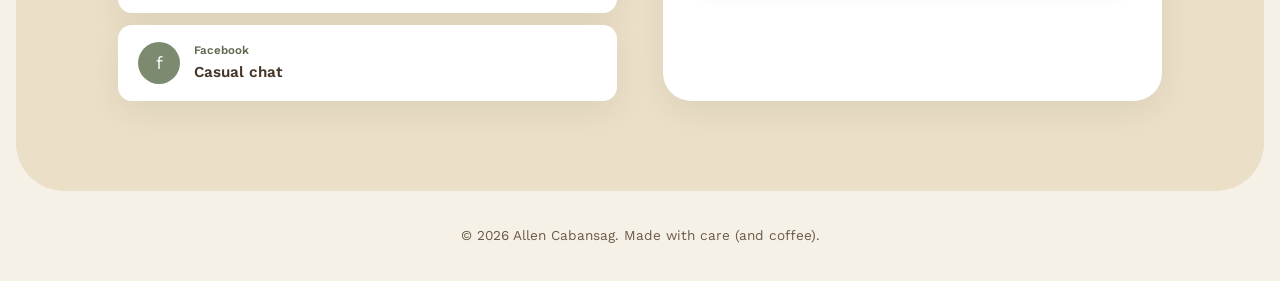
==== commit f67dbd0b: "Website overhaul" ====
--- a/index.html
+++ b/index.html
@@ -1,306 +1,444 @@
 <!DOCTYPE html>
 <html lang="en">
 <head>
-    <meta charset="UTF-8">
-    <meta name="viewport" content="width=device-width, initial-scale=1.0">
-    <meta name="description" content="I am Allen Cabansag, A Web Developer. This is my detailed portfolio on my background, experience and education.">
-    <title>Document</title>
-
-    <link rel="stylesheet" href="css/bootstrap.css">
-    <link rel="stylesheet" href="css/styles.css">
-
-    <link rel="preconnect" href="https://fonts.googleapis.com">
+<meta charset="UTF-8">
+<meta name="viewport" content="width=device-width, initial-scale=1.0">
+<meta name="description" content="Allen Cabansag — Web Developer portfolio, cozy cafe edition.">
+<title>Allen Cabansag — Web Developer</title>
+
+<link rel="stylesheet" href="css/styles.css">
+<link rel="preconnect" href="https://fonts.googleapis.com">
 <link rel="preconnect" href="https://fonts.gstatic.com" crossorigin>
-<link href="https://fonts.googleapis.com/css2?family=Work+Sans:ital,wght@0,100..900;1,100..900&display=swap" rel="stylesheet">
+<link href="https://fonts.googleapis.com/css2?family=Work+Sans:ital,wght@0,300..800;1,300..800&display=swap" rel="stylesheet">
+
 </head>
 <body>
-<nav class="navbar navbar-expand-lg navbar-dark bg-dark fixed-top">
-    <div class="container-fluid">
-        <button class="navbar-toggler" type="button" data-bs-toggle="collapse" data-bs-target="#navbarNavAltMarkup" aria-controls="navbarNavAltMarkup" aria-expanded="false" aria-label="Toggle navigation">
-            <span class="navbar-toggler-icon"></span>
-        </button>
-        
-        <div class="collapse navbar-collapse" id="navbarNavAltMarkup">
-            <a class="navbar-brand" href="#main"><img src="img/absolute/logo.webp" loading="lazy" class="nav-logo" alt=""></a>
-        
-            <ul class="navbar-nav ms-auto">
-                <li class="nav-item mx-3"><a href="#about" class="nav-link">About</a></li>
-                <li class="nav-item mx-3"><a href="#project" class="nav-link">Projects</a></li>
-                <li class="nav-item mx-3"><a href="#experience" class="nav-link">Experience</a></li>
-                <li class="nav-item mx-3"><a href="#education" class="nav-link">Education</a></li>
-                <li class="nav-item mx-3"><a href="#skills" class="nav-link">Skills</a></li>
-                <li class="nav-item mx-3"><a href="#contact" class="nav-link">Contact</a></li>
-            </ul>
-        </div>
-    </div>
-</nav>
-
-
-    <section class="main" id="main">
-        <div class="main-word">
-            <h1 class="header-h1 main-h1"><span style="color:#8c8c8c">Hi, My Name is</span> Allen Cabansag</h1>
-            <h3 class="main-h2">I am a <span style="color:#A83A2B">Web Developer</span></h3>
-            <p>
-                I am a Web Programmer with a passion in graphic design,
-                providing simple and elegant solutions. I enjoy collaborating
-                with fellow developers and clients to create excellent work
-                aligned with their needs and goals
-            </p>
-
-            <a href="#about" class="btn btn-red">Read more?</a>
-        </div>
-        
-        <div class="main-img">
-
-        </div>
-
-        <div class="main-img-wrapper">
-            <img src="img/absolute/allen_1.webp" alt="Allen_1" class = "main-img">
-        </div>
-    </section>
-
-    <section class="about" id="about">
-
-        <img class="about-img" src="img/absolute/allen_2.webp" alt="Allen_2">
-
-        <div class="about-word">
-            <h1 class="about-h1 header-h1">Who am I?</h1>
-            
-            <p >
-                I am Allen Cabansag, I am a Web Developer
-                homegrown from National University of Laguna.
-                I enjoy working both on graphic and web design,
-                with a strong focus on creating elegant and
-                simplistic models.
-            </p>
-
-            <p>
-                I work using Sass for my front-end design while
-                using my knowledge in PHP and MySQL for the back-end
-                design using the help of the Laravel Framework
-            </p>
-        </div>
-    </section>
-        
-    <section class="project" id="project">
-        <h1 class="educ-h1 header-h1 mt-5 pt-5">Projects</h1>
-
-            <div id="projectCarousel" class="carousel slide p-5" data-bs-ride="carousel">
-                <div class="carousel-inner">
-
-                <!-- ITEM 1 -->
-                <div class="carousel-item active">
-                    <div class="carousel-item-bg" style="background-image: url('img/samples/ax-fitness.png');">
-                        <div class="carousel-caption d-flex flex-column justify-content-center align-items-center text-center h-100">
-                            <h5>AX Fitness</h5>
-                            <p>A project built on purely PHP and MySQL.</p>
-                            <p>With a fully functional back-end database with event triggers</p>
-                        </div>
-                    </div>
-                </div>
-
-                <!-- ITEM 2 -->
-                <div class="carousel-item">
-                    <div class="carousel-item-bg" style="background-image: url('img/samples/Cinema-Laravel.png');">
-                    <div class="carousel-caption d-flex flex-column justify-content-center align-items-center text-center h-100">
-                        <h5>Cinema Website</h5>
-                        <p>A project built with the Laravel Framework and SQLite database.</p>
-                    </div>
-                    </div>
-                </div>
-
-                <!-- ITEM 3 -->
-                <div class="carousel-item">
-                    <div class="carousel-item-bg" style="background-image: url('img/samples/freedom-wall.png');">
-                    <div class="carousel-caption d-flex flex-column justify-content-center align-items-center text-center h-100">
-                        <h5>Freedom Wall Website</h5>
-                        <p>A project built with the Laravel Framework and SQLite database.</p>
-                        <p>A Freedom Wall website for a terminal project for one of my subjects during Junior Year</p>
-                    </div>
-                    </div>
-                </div>
-
-                <!-- ITEM 4 -->
-                <div class="carousel-item">
-                    <div class="carousel-item-bg" style="background-image: url('img/samples/gosurv.png');">
-                    <div class="carousel-caption d-flex flex-column justify-content-center align-items-center text-center h-100">
-                        <h5>GoSurv - Survey System</h5>
-                        <p>A Survey Website similar to Google Forms built purely on MySQL and PHP with Javascript to handle form questions</p>
-                    </div>
-                    </div>
-                </div>
-
-                <!-- ITEM 5 -->
-                <div class="carousel-item">
-                    <div class="carousel-item-bg" style="background-image: url('img/samples/klinika.png');">
-                    <div class="carousel-caption d-flex flex-column justify-content-center align-items-center text-center h-100">
-                        <h5>Klinika</h5>
-                        <p>A project built with purely PHP and MySQL. This was built for a challenge done during my Junior Year</p>
-                    </div>
-                    </div>
-                </div>
-
-
-                </div>
-
-                <!-- CONTROLS -->
-                <button class="carousel-control-prev" type="button" data-bs-target="#projectCarousel" data-bs-slide="prev">
-                <span class="carousel-control-prev-icon" aria-hidden="true"></span>
-                <span class="visually-hidden">Previous</span>
-                </button>
-                <button class="carousel-control-next" type="button" data-bs-target="#projectCarousel" data-bs-slide="next">
-                <span class="carousel-control-next-icon" aria-hidden="true"></span>
-                <span class="visually-hidden">Next</span>
-                </button>
-            </div>
-        </section>
-
-    <section class="experience" id="experience">
-        <h1 class="exp-h1 header-h1 mt-5 pt-5">Experience</h1>
-
-        <div class="exp-content">
-
-            <img class="exp-img" src="img/absolute/CCI.jpg" alt="loa">
-
-            <div class="exp-word">
-                <h2>California Clothing Inc.</h2>
-                <h3>2025-2026</h3>
-                <ol>
-                    <li>Developed a Loyalty Program with OTP Authentication</li>
-                    <li>Developed a Resnet Clothing Classification Model</li>
-                    <li>Helped in IT Helpdesk, Networking and Troubleshooting</li>
-                </ol>
-            </div>
-        </div>
-
-    </section>
-
-
-    <section class="education" id="education">
-        <h1 class="educ-h1 header-h1">Education</h1>
-
-        <div class="education-content">
-            <div class="education-word">
-                <h2>LYCEUM OF ALABANG</h2>
-                <h3>(SY 2021-2022)</h3>
-                <ol>
-                    <li>GRADUATED WITH HONORS</li>
-                    <li>BEST IN THESIS WRITING</li>
-                    <li>BEST IN WEB PROGRAMMING</li>
-                </ol>
-            </div>
-
-            <img class="educ-img" src="img/absolute/loa.webp" alt="loa">
-        </div>
-
-        <div class="education-content">
-            <img class="educ-img" src="img/absolute/nu.webp" alt="nu">
-            
-            <div class="education-word">
-                <div class="educ-header">
-                    <h2>NATIONAL UNIVERSITY OF LAGUNA</h2>
-                    <h3>(SY 2022-2026)</h3>
-                </div>
-                <ol>
-                    <li>CREATIVE OFFICER IN STUDENT COUNCIL</li>
-                    <li>DEANS' LISTER 2022-2023</li>
-                    <li>DEANS' LISTER 2023-2024</li>
-                </ol>
-            </div>
-        </div>
-    </section>
-
-    <section class="skills pt-5" id="skills">
-        <h1 class="skills-h1 header-h1">SKILLS</h1>
-            <div class="skills-div">
-                <img src="img/svg/laravel.svg" alt="laravel" class="img-svg">
-                <img src="img/svg/python.svg" alt="python" class="img-svg">
-                <img src="img/svg/html.svg" alt="html" class="img-svg">
-                <img src="img/svg/css.svg" alt="css" class="img-svg">
-                <img src="img/svg/javascript.svg" alt="javascript" class="img-svg">
-                <img src="img/svg/java.svg" alt="java" class="img-svg">
-                <img src="img/svg/php.svg" alt="php" class="img-svg">
-                <img src="img/svg/python.svg" alt="python" class="img-svg">
-                <img src="img/svg/mysql.svg" alt="solidity" class="img-svg">
-                <img src="img/svg/sqlite.svg" alt="nodejs" class="img-svg">
-            </div>
-    </section>
-
-    <section class="contact" id="contact">
-        <h1 class="contact-h1 header-h1">Get In Touch</h1>
-        
-        <p class="text-center text-light mb-5 contact-p" style="max-width: 600px; margin: 0 auto;">
-            I'm currently looking for new opportunities. Whether you have a question or just want to say hi, 
-            feel free to drop me a line. I'll try my best to get back to you!
-        </p>
-
-        <div class="container">
-            <div class="row justify-content-center g-4">
-
-                <div class="col-lg-3 col-md-6">
-                    <a href="mailto:your.cabansagwork@gmail.com" class="card text-decoration-none h-100 bg-dark border-0 shadow-lg contact-card">
-                        
-                        <div class="card-body text-center p-4">
-                            <img src="img/svg/email.svg" alt="Email" class="mb-3" style="width: 50px; height: 50px;">
-                            <h4 class="card-title text-white mb-3">Email Me</h4>
-                            <p class="card-text text-light small mb-0">For any standard inquiries.</p>
-                        </div>
-
-                        <div class="card-footer bg-transparent border-0 pt-0 pb-4 text-center">
-                            <span class="btn btn-outline-danger">Send Email</span>
-                        </div>
-                    </a>
-                </div>
-
-                <div class="col-lg-3 col-md-6">
-                    <a href="https://www.linkedin.com/in/allen-cabansag-80150a235/" target="_blank" class="card text-decoration-none h-100 bg-dark border-0 shadow-lg contact-card">
-                        
-                        <div class="card-body text-center p-4">
-                            <img src="img/svg/linkedin.svg" alt="LinkedIn" class="mb-3" style="width: 50px; height: 50px;">
-                            <h4 class="card-title text-white mb-3">LinkedIn</h4>
-                            <p class="card-text text-light small mb-0">Let's connect professionally.</p>
-                        </div>
-                        
-                        <div class="card-footer bg-transparent border-0 pt-0 pb-4 text-center">
-                            <span class="btn btn-outline-primary">Connect</span>
-                        </div>
-                    </a>
-                </div>
-                
-                <div class="col-lg-3 col-md-6">
-                    <a href="https://github.com/Lentucky" target="_blank" class="card text-decoration-none h-100 bg-dark border-0 shadow-lg contact-card">
-                        
-                        <div class="card-body text-center p-4">
-                            <img src="img/svg/github.svg" alt="GitHub" class="mb-3" style="width: 50px; height: 50px;">
-                            <h4 class="card-title text-white mb-3">GitHub</h4>
-                            <p class="card-text text-light small mb-0">See my projects and code.</p>
-                        </div>
-
-                        <div class="card-footer bg-transparent border-0 pt-0 pb-4 text-center">
-                            <span class="btn btn-outline-light">View Projects</span>
-                        </div>
-                    </a>
-                </div>
-                
-                <div class="col-lg-3 col-md-6">
-                    <a href="https://www.facebook.com/profile.php?id=100084598453264" target="_blank" class="card text-decoration-none h-100 bg-dark border-0 shadow-lg contact-card">
-                        
-                        <div class="card-body text-center p-4">
-                            <img src="img/svg/facebook.svg" alt="Facebook" class="mb-3" style="width: 50px; height: 50px;">
-                            <h4 class="card-title mb-3">Facebook</h4>
-                            <p class="card-text text-light small mb-0">For a more casual chat.</p>
-                        </div>
-                        
-                        <div class="card-footer bg-transparent border-0 pt-0 pb-4 text-center">
-                            <span class="btn btn-outline-info">Message Me</span>
-                        </div>
-                    </a>
-                </div>
-
-            </div>
-        </div>
-    </section>
-
-    <script src="https://cdn.jsdelivr.net/npm/bootstrap@5.3.3/dist/js/bootstrap.bundle.min.js"></script>
+
+<div class="nav-wrap">
+  <div class="nav-pill">
+    <span class="nav-brand">Allen ☕</span>
+    <ul class="nav-links">
+      <li><a href="#about">About</a></li>
+      <li><a href="#projects">Projects</a></li>
+      <li><a href="#experience">Experience</a></li>
+      <li><a href="#education">Education</a></li>
+      <li><a href="#awards">Awards</a></li>
+      <li><a href="#skills">Skills</a></li>
+      <li><a href="#contact">Contact</a></li>
+    </ul>
+  </div>
+</div>
+
+<section class="hero" id="main">
+  <div class="container hero-grid">
+    <div>
+      <span class="eyebrow-cup">☕ currently brewing new projects</span>
+      <h1>Hi, I'm Allen Cabansag —<br><span class="accent">a Web Developer</span></h1>
+      <p class="lede">
+        I build simple, elegant web experiences the way I like my coffee: warm,
+        well-balanced, and made with care. I enjoy collaborating with fellow
+        developers and clients to craft work aligned with their goals.
+      </p>
+      <div class="btn-row">
+        <a href="#about" class="btn btn-primary">Read more</a>
+        <a href="#contact" class="btn btn-outline">Get in touch</a>
+      </div>
+    </div>
+    <div class="hero-photo-wrap">
+      <div class="ring">
+        <div class="placeholder-fill"><img src="img/absolute/allen_main.jpg" alt="Main Profile"></div>
+      </div>
+      <div class="steam">☕</div>
+    </div>
+  </div>
+</section>
+
+<section class="about reveal" id="about">
+  <div class="container about-inner">
+    <div class="about-photo">
+      <div class="placeholder-fill"><img src="img/absolute/allen_main.jpg" alt="Allen Cabansag"></div>
+    </div>
+    <div class="about-text">
+      <h2>Who am I?</h2>
+      <p>
+        I am Allen Cabansag, a Web Developer homegrown from National University
+        of Laguna. I enjoy working on both graphic and web design, with a
+        strong focus on creating elegant and simplistic models — much like a
+        well-pulled espresso shot, no wasted steps.
+      </p>
+      <p>
+        I work with Sass for front-end design, and PHP with MySQL for
+        back-end work, often with the help of the Laravel framework.
+      </p>
+    </div>
+  </div>
+</section>
+
+<section class="project reveal" id="projects">
+  <div class="container">
+    <h2 class="section-title">Projects</h2>
+
+    <div class="filter-row" id="projectTabs">
+      <button class="filter-chip active" data-group="webdev">Web Development</button>
+      <button class="filter-chip" data-group="data">Data &amp; Machine Learning</button>
+      <button class="filter-chip" data-group="gamedev">Game Development</button>
+    </div>
+
+    <div class="project-group active" data-group="webdev">
+      <div class="project-group-head">
+        <h3>Web Development &amp; Databases</h3>
+        <p class="intro">Here's the web development work that showcases my skills in SQL, back-end architecture, and framework-based builds.</p>
+      </div>
+      <div class="project-grid">
+
+        <div class="project-card">
+          <div class="project-thumb"><img src="img/samples/ax-fitness.png" alt=""></div>
+          <div class="project-body">
+            <h3>AX Fitness</h3>
+            <p>A project built on purely PHP and MySQL, with a fully functional back-end database with event triggers.</p>
+            <div class="tag-row"><span class="tag">PHP</span><span class="tag">MySQL</span></div>
+          </div>
+        </div>
+
+        <div class="project-card">
+          <div class="project-thumb"><img src="img/samples/Cinema-Laravel.png" alt=""></div>
+          <div class="project-body">
+            <h3>Cinema Website</h3>
+            <p>A project built with the Laravel Framework and SQLite database.</p>
+            <div class="tag-row"><span class="tag">Laravel</span><span class="tag">SQLite</span></div>
+          </div>
+        </div>
+
+        <div class="project-card">
+          <div class="project-thumb"><img src="img/samples/freedom-wall.png" alt=""></div>
+          <div class="project-body">
+            <h3>Freedom Wall Website</h3>
+            <p>A Laravel + SQLite project for a terminal project during Junior Year.</p>
+            <div class="tag-row"><span class="tag">Laravel</span><span class="tag">SQLite</span></div>
+          </div>
+        </div>
+
+        <div class="project-card">
+          <div class="project-thumb"><img src="img/samples/gosurv.png" alt=""></div>
+          <div class="project-body">
+            <h3>GoSurv — Survey System</h3>
+            <p>A survey website similar to Google Forms, built purely on MySQL and PHP with JavaScript handling form logic.</p>
+            <div class="tag-row"><span class="tag">PHP</span><span class="tag">MySQL</span><span class="tag">JavaScript</span></div>
+          </div>
+        </div>
+
+        <div class="project-card">
+          <div class="project-thumb"><img src="img/samples/klinika.png" alt=""></div>
+          <div class="project-body">
+            <h3>Klinika</h3>
+            <p>A project built with purely PHP and MySQL for a challenge during Junior Year.</p>
+            <div class="tag-row"><span class="tag">PHP</span><span class="tag">MySQL</span></div>
+          </div>
+        </div>
+
+      </div>
+    </div>
+
+        <div class="project-group" data-group="data">
+      <div class="project-group-head">
+        <h3>Data &amp; Machine Learning</h3>
+        <p class="intro">Here's the data-related work that showcases my skills in deep learning, computer vision, and NLP.</p>
+      </div>
+      <div class="project-grid">
+
+        <div class="project-card">
+          <div class="project-thumb"><img src="img/absolute/dipterocarp.jpg" alt=""></div>
+          <div class="project-body">
+            <h3>VGG16-Attention Mechanism for Dipterocarp Species Classification</h3>
+            <p>Developed a deep learning model combining VGG16 with an attention mechanism to classify species of Dipterocarp trees. Completed as a terminal project for Junior Year at National University of Laguna.</p>
+            <div class="tag-row"><span class="tag">PyTorch</span><span class="tag">TensorFlow</span><span class="tag">CNN</span><span class="tag">Attention Mechanisms</span><span class="tag">Computer Vision</span></div>
+          </div>
+        </div>
+
+        <div class="project-card">
+          <div class="project-thumb"><img src="img/absolute/resnet.jpg" alt=""></div>
+          <div class="project-body">
+            <h3>ResNet-50 Feature Extraction &amp; Clothing Classifier</h3>
+            <p>As solo developer, built a computer vision tool using a pre-trained ResNet-50 architecture to classify apparel attributes (collars, sleeve styles, branding logos) for retail inventory analysis.</p>
+            <div class="tag-row"><span class="tag">PyTorch</span><span class="tag">Python</span><span class="tag">TensorFlow/Keras</span><span class="tag">ResNet-50</span><span class="tag">Computer Vision</span></div>
+          </div>
+        </div>
+
+        <div class="project-card">
+          <div class="project-thumb"><img src="img/absolute/roberta.png" alt=""></div>
+          <div class="project-body">
+            <h3>XLM-RoBERTa News Classifier</h3>
+            <p>Fine-tuned an XLM-RoBERTa transformer model on the BalitaNLP Dataset for multi-class classification of Filipino news articles. Completed as a terminal project for Junior Year at National University of Laguna.</p>
+            <div class="tag-row"><span class="tag">PyTorch</span><span class="tag">Transformers</span><span class="tag">Hugging Face</span><span class="tag">Python</span></div>
+          </div>
+        </div>
+
+      </div>
+    </div>
+
+    <div class="project-group" data-group="gamedev">
+      <div class="project-group-head">
+        <h3>Game Development</h3>
+        <p class="intro">Here's the game development work that showcases my skills in Unity, C#, and 3D modeling.</p>
+      </div>
+      <div class="project-grid">
+
+        <div class="project-card">
+          <div class="project-thumb">Image placeholder</div>
+          <div class="project-body">
+            <h3>Pierre's Bistro</h3>
+            <p>Solo-developed a fast-paced 3D cooking management fan-game inspired by Project Moon's Library of Ruina. Built in Unity's Scriptable Render Pipeline (SRP) with custom 3D character and kitchen modeling in Blender.</p>
+            <div class="tag-row"><span class="tag">Unity 3D (SRP)</span><span class="tag">C#</span><span class="tag">Blender</span></div>
+          </div>
+        </div>
+
+        <div class="project-card">
+          <div class="project-thumb">Image placeholder</div>
+          <div class="project-body">
+            <h3>Lady Makiling Defense</h3>
+            <p>Developed a video game for the QS ImpACT Skills Challenge promoting nature conservation. Landed as one of the Top 10 Finalists for the challenge.</p>
+            <div class="tag-row"><span class="tag">Unity</span></div>
+          </div>
+        </div>
+
+      </div>
+    </div>
+
+
+
+  </div>
+</section>
+
+<section class="experience reveal" id="experience">
+  <div class="container">
+    <h2 class="section-title">Experience</h2>
+    <div class="exp-card">
+      <div class="exp-icon">🏢</div>
+      <div style="flex:1; min-width: 240px;">
+        <div class="exp-head">
+          <h3>California Clothing Inc.</h3>
+          <span class="exp-date">2025 — 2026</span>
+        </div>
+        <ul>
+          <li>Developed a Loyalty Program with OTP Authentication</li>
+          <li>Developed a ResNet Clothing Classification Model</li>
+          <li>Helped in IT Helpdesk, Networking and Troubleshooting</li>
+        </ul>
+        <div class="exp-photo">
+          <img src="img/absolute/CCI.jpg" alt="California Clothing Inc.">
+        </div>
+      </div>
+    </div>
+  </div>
+</section>
+
+<section class="education reveal" id="education">
+  <div class="container">
+    <h2 class="section-title">Education</h2>
+    <div class="edu-grid">
+      <div class="edu-card">
+        <div class="edu-card-text">
+          <h3>Lyceum of Alabang</h3>
+          <span class="edu-date">SY 2021 — 2022</span>
+          <ul>
+            <li>Graduated with Honors</li>
+            <li>Best in Thesis Writing</li>
+            <li>Best in Web Programming</li>
+          </ul>
+        </div>
+        <div class="edu-photo">
+          <img src="img/absolute/loa.webp" alt="Lyceum of Alabang">
+        </div>
+      </div>
+      <div class="edu-card">
+        <div class="edu-card-text">
+          <h3>National University of Laguna</h3>
+          <span class="edu-date">SY 2022 — 2026</span>
+          <ul>
+            <li>Graduated Cum Laude</li>
+            <li>Creative Officer, Student Council</li>
+            <li>Consistent Dean's Lister 2022–2026</li>
+          </ul>
+        </div>
+        <div class="edu-photo">
+          <img src="img/absolute/nu.webp" alt="National University of Laguna">
+        </div>
+      </div>
+    </div>
+  </div>
+</section>
+
+<section class="awards reveal" id="awards">
+  <div class="container">
+    <h2 class="section-title">Awards &amp; Certifications</h2>
+    <div class="award-grid">
+
+      <div class="project-card">
+        <div class="award-thumb"><img src="img/absolute/tesdaliteracy.webp" alt=""></div>
+        <div class="project-body">
+          <h3>Microsoft Digital Literacy</h3>
+          <p>Issued by TESDA (Technical Education and Skills Development Authority) — Feb 2022. Covers navigating the digital world through reading, writing, technical skills, and critical thinking.</p>
+        </div>
+      </div>
+
+      <div class="project-card">
+        <div class="award-thumb"><img src="img/absolute/tesdasmart.webp" alt=""></div>
+        <div class="project-body">
+          <h3>SMART Technopreneurship 101</h3>
+          <p>Issued by TESDA — Dec 2021. Covers the competence required to undertake effective entrepreneurial knowledge and practical skills to form and develop a technology-based venture.</p>
+        </div>
+      </div>
+
+      <div class="project-card">
+        <div class="award-thumb"><img src="img/absolute/qsimpact.jpg" alt=""></div>
+        <div class="project-body">
+          <h3>QS ImpACT Skills Challenge 2025 — Finalist</h3>
+          <p>Issued by QS ImpACT — May 2025. Landed as a Top 10 Finalist for a game development submission focused on nature conservation. Skills: Project Management, Game Development.</p>
+        </div>
+      </div>
+
+      <div class="project-card">
+        <div class="award-thumb"><img src="img/absolute/CSSNC2.png" alt=""></div>
+        <div class="project-body">
+          <h3>Computer System Servicing NC II</h3>
+          <p>Issued by TESDA — Dec 2021. National Certificate covering computer hardware setup, servicing, and troubleshooting.</p>
+        </div>
+      </div>
+
+      <div class="project-card">
+        <div class="award-thumb"><img src="img/absolute/forage.webp" alt=""></div>
+        <div class="project-body">
+          <h3>Software Engineering Job Simulation</h3>
+          <p>Issued by JPMorgan Chase &amp; Co. via Forage — July 2026. Completed practical tasks in project setup, Kafka integration, H2 integration, and REST API integration and controllers.</p>
+        </div>
+      </div>
+
+    </div>
+  </div>
+</section>
+
+<section class="skills reveal" id="skills">
+  <div class="container">
+    <h2 class="section-title">Skills</h2>
+    <div class="filter-row">
+      <button class="filter-chip active" data-filter="all">☕ All</button>
+      <button class="filter-chip" data-filter="frontend">Frontend</button>
+      <button class="filter-chip" data-filter="backend">Backend</button>
+      <button class="filter-chip" data-filter="language">Languages</button>
+      <button class="filter-chip" data-filter="game">Game Dev</button>
+      <button class="filter-chip" data-filter="tools">Tools</button>
+    </div>
+    <div class="skill-grid" id="skillGrid">
+      <div class="skill-chip" data-cat="backend"><div class="skill-icon">🅻</div><span>Laravel</span></div>
+      <div class="skill-chip" data-cat="backend"><div class="skill-icon">🍃</div><span>Spring</span></div>
+      <div class="skill-chip" data-cat="tools"><div class="skill-icon">📦</div><span>Maven</span></div>
+      <div class="skill-chip" data-cat="language"><div class="skill-icon">🐍</div><span>Python</span></div>
+      <div class="skill-chip" data-cat="frontend"><div class="skill-icon">🌐</div><span>HTML</span></div>
+      <div class="skill-chip" data-cat="frontend"><div class="skill-icon">🎨</div><span>CSS</span></div>
+      <div class="skill-chip" data-cat="frontend"><div class="skill-icon">⚛️</div><span>React</span></div>
+      <div class="skill-chip" data-cat="language"><div class="skill-icon">🟨</div><span>JavaScript</span></div>
+      <div class="skill-chip" data-cat="language"><div class="skill-icon">☕</div><span>Java</span></div>
+      <div class="skill-chip" data-cat="language"><div class="skill-icon">🎮</div><span>C#</span></div>
+      <div class="skill-chip" data-cat="backend"><div class="skill-icon">🐘</div><span>PHP</span></div>
+      <div class="skill-chip" data-cat="backend"><div class="skill-icon">🗄️</div><span>MySQL</span></div>
+      <div class="skill-chip" data-cat="backend"><div class="skill-icon">🗃️</div><span>SQLite</span></div>
+      <div class="skill-chip" data-cat="game"><div class="skill-icon">🕹️</div><span>Unity</span></div>
+      <div class="skill-chip" data-cat="game"><div class="skill-icon">📖</div><span>RenPy</span></div>
+      <div class="skill-chip" data-cat="tools"><div class="skill-icon">🔧</div><span>Git</span></div>
+    </div>
+  </div>
+</section>
+
+<section class="contact-section reveal" id="contact">
+  <div class="container contact-grid">
+    <div class="contact-info">
+      <h3>Let's grab a coffee (virtually)</h3>
+      <p>I'm currently looking for new opportunities. Whether you have a question or just want to say hi, feel free to drop me a line — I'll get back to you.</p>
+      <div class="social-list">
+        <a class="social-row" href="mailto:your.cabansagwork@gmail.com">
+          <div class="social-icon">✉️</div>
+          <div><span class="label">Email</span><span class="value">your.cabansagwork@gmail.com</span></div>
+        </a>
+        <a class="social-row" href="https://www.linkedin.com/in/allen-cabansag-80150a235/" target="_blank" rel="noopener noreferrer">
+          <div class="social-icon">in</div>
+          <div><span class="label">LinkedIn</span><span class="value">Connect professionally</span></div>
+        </a>
+        <a class="social-row" href="https://github.com/Lentucky" target="_blank" rel="noopener noreferrer">
+          <div class="social-icon">🐙</div>
+          <div><span class="label">GitHub</span><span class="value">See my projects</span></div>
+        </a>
+        <a class="social-row" href="https://www.facebook.com/profile.php?id=100084598453264" target="_blank" rel="noopener noreferrer">
+          <div class="social-icon">f</div>
+          <div><span class="label">Facebook</span><span class="value">Casual chat</span></div>
+        </a>
+      </div>
+    </div>
+    <div class="cta-card">
+      <div class="steam-icon">☕</div>
+      <h3>Got a project in mind?</h3>
+      <p>I'm happiest solving problems with a warm cup nearby. Reach out and let's talk it through.</p>
+      <a href="mailto:your.cabansagwork@gmail.com" class="btn btn-primary" style="justify-content:center;">Send Email</a>
+    </div>
+  </div>
+</section>
+
+<footer>
+  © 2026 Allen Cabansag. Made with care (and coffee).
+</footer>
+
+<script>
+  // Scroll-reveal for sections
+  const revealEls = document.querySelectorAll('.reveal');
+  const revealObserver = new IntersectionObserver((entries) => {
+    entries.forEach(entry => {
+      if (entry.isIntersecting) {
+        entry.target.classList.add('in-view');
+        revealObserver.unobserve(entry.target);
+      }
+    });
+  }, { threshold: 0.15, rootMargin: '0px 0px -60px 0px' });
+  revealEls.forEach(el => revealObserver.observe(el));
+
+  // Skill filter with fade transition
+  const chips = document.querySelectorAll('.skills .filter-chip');
+  const skills = document.querySelectorAll('.skill-chip');
+  chips.forEach(chip => {
+    chip.addEventListener('click', () => {
+      chips.forEach(c => c.classList.remove('active'));
+      chip.classList.add('active');
+      const f = chip.dataset.filter;
+      skills.forEach(s => {
+        const show = (f === 'all' || s.dataset.cat === f);
+        if (show) {
+          s.style.display = '';
+          requestAnimationFrame(() => s.classList.remove('filtered-out'));
+        } else {
+          s.classList.add('filtered-out');
+          setTimeout(() => { if (s.classList.contains('filtered-out')) s.style.display = 'none'; }, 350);
+        }
+      });
+    });
+  });
+
+  // Project tab pagination with fade/slide transition
+  const projectTabs = document.querySelectorAll('#projectTabs .filter-chip');
+  const projectGroups = document.querySelectorAll('.project-group');
+  projectTabs.forEach(tab => {
+    tab.addEventListener('click', () => {
+      if (tab.classList.contains('active')) return;
+      projectTabs.forEach(t => t.classList.remove('active'));
+      tab.classList.add('active');
+      const g = tab.dataset.group;
+      projectGroups.forEach(group => {
+        if (group.dataset.group === g) {
+          group.classList.add('active');
+        } else {
+          group.classList.remove('active');
+        }
+      });
+    });
+  });
+</script>
+
 </body>
-</html>+</html>
--- a/css/styles.css
+++ b/css/styles.css
@@ -1,1031 +1,626 @@
-:root {
-    --font-light: 400;
-    --font-regular: 500;
-    --font-semibold: 700;
-    --font-bold: 900;
-}
-
-body {
+  :root {
+    --cream: #F6F1E7;
+    --tan: #EBDFC8;
+    --tan-deep: #DCCBA8;
+    --espresso: #45362A;
+    --espresso-soft: #6B5A47;
+    --sage: #7C8B6F;
+    --sage-dark: #5E6B52;
+    --clay: #C9A876;
+    --card-shadow: 0 10px 30px rgba(69, 54, 42, 0.08);
+    --radius-lg: 28px;
+    --radius-sm: 14px;
+  }
+
+  * { box-sizing: border-box; }
+
+  html { scroll-behavior: smooth; }
+
+  body {
+    margin: 0;
     font-family: 'Work Sans', sans-serif;
-
-    height: 100vh;
+    background: var(--cream);
+    color: var(--espresso);
+    line-height: 1.6;
+    -webkit-font-smoothing: antialiased;
+  }
+
+  img { max-width: 100%; display: block; }
+
+  a { color: inherit; text-decoration: none; }
+
+  .container {
+    max-width: 1100px;
+    margin: 0 auto;
+    padding: 0 28px;
+  }
+
+  section {
+    padding: 110px 0 90px;
+    scroll-margin-top: 90px;
+  }
+
+  h1, h2, h3 {
     margin: 0;
-    padding-top: 56px;
-
-    background-color: #1b1b1b;
-    color: #8c8c8c;
-}
-
-/* *{
-    border: blue 1px solid;
-} */
-
-a {
-    text-decoration: none;
-}
-
-.navbar {
-    font-weight: var(--font-semibold);
-    font-size: 1.25rem;
-}
-
-.nav-link:hover {
-    color: #A83A2B !important;
-}
-
-.nav-logo {
-    width: 5rem;
-    height: auto;
-    margin-left: 20px;
-}
-
-
-section {
+    font-weight: 700;
+    color: var(--espresso);
+    letter-spacing: -0.01em;
+  }
+
+  h2.section-title {
+    font-size: clamp(2rem, 3.4vw, 2.7rem);
+    margin-bottom: 46px;
+  }
+
+  p { margin: 0 0 1em; color: var(--espresso-soft); }
+
+  /* ---------- NAV ---------- */
+  .nav-wrap {
+    position: fixed;
+    top: 18px;
+    left: 0;
+    right: 0;
+    z-index: 100;
+    display: flex;
+    justify-content: center;
+    padding: 0 16px;
+  }
+
+  .nav-pill {
+    display: flex;
+    align-items: center;
+    gap: 6px;
+    background: rgba(246, 241, 231, 0.9);
+    backdrop-filter: blur(10px);
+    border: 1px solid rgba(69, 54, 42, 0.08);
+    border-radius: 999px;
+    padding: 8px 10px;
+    box-shadow: var(--card-shadow);
+  }
+
+  .nav-brand {
+    font-weight: 800;
+    font-size: 0.95rem;
+    color: var(--sage-dark);
+    padding: 0 14px;
+    letter-spacing: 0.02em;
+  }
+
+  .nav-links {
+    display: flex;
+    gap: 2px;
+    list-style: none;
+    margin: 0;
+    padding: 0;
+  }
+
+  .nav-links a {
+    display: block;
+    padding: 9px 16px;
+    border-radius: 999px;
+    font-size: 0.88rem;
+    font-weight: 500;
+    color: var(--espresso-soft);
+    transition: background 0.15s ease, color 0.15s ease;
+  }
+
+  .nav-links a:hover {
+    background: var(--sage);
+    color: #fff;
+  }
+
+  .nav-toggle {
+    display: none;
+    background: none;
+    border: none;
+    padding: 9px 14px;
+    cursor: pointer;
+    color: var(--espresso);
+  }
+
+  /* ---------- HERO ---------- */
+  .hero {
     min-height: 100vh;
-}
-
-.header-h1 {
-    color: #A83A2B;
-    font-weight: var(--font-bold);
-}
-
-
-/* main */
-.main {
-    background-color: black;
-
-    display: flex;
-    align-items: center;
-    justify-content: space-between;
-
-    color: #8c8c8c;
-}
-
-.main-word {
-    flex: 1;
-    margin: auto 100px;
-    font-size: 1.5rem;
-}
-
-.main-h1 {
-    font-size: 4.5rem;
-}
-
-.main-h2 {
-    font-weight: var(--font-semibold);
-    font-size: 2.5rem;
-}
-
-.main-img-wrapper {
+    display: flex;
+    align-items: center;
+    padding-top: 90px;
+    background:
+      radial-gradient(circle at 85% 15%, rgba(124,139,111,0.12), transparent 45%),
+      radial-gradient(circle at 10% 85%, rgba(201,168,118,0.16), transparent 40%);
+  }
+
+  .hero-grid {
+    display: grid;
+    grid-template-columns: 1.1fr 0.9fr;
+    align-items: center;
+    gap: 56px;
+  }
+
+  .eyebrow-cup {
+    display: inline-flex;
+    align-items: center;
+    gap: 8px;
+    font-size: 0.85rem;
+    color: var(--sage-dark);
+    background: rgba(124,139,111,0.12);
+    padding: 6px 14px;
+    border-radius: 999px;
+    margin-bottom: 22px;
+    font-weight: 600;
+  }
+
+  .hero h1 {
+    font-size: clamp(2.4rem, 5vw, 3.6rem);
+    line-height: 1.08;
+    margin-bottom: 20px;
+  }
+
+  .hero .accent { color: var(--sage-dark); }
+
+  .hero p.lede {
+    font-size: 1.12rem;
+    max-width: 480px;
+    margin-bottom: 34px;
+  }
+
+  .btn {
+    display: inline-flex;
+    align-items: center;
+    gap: 8px;
+    padding: 14px 28px;
+    border-radius: 999px;
+    font-weight: 600;
+    font-size: 0.95rem;
+    transition: transform 0.15s ease, box-shadow 0.15s ease;
+    border: none;
+    cursor: pointer;
+  }
+
+  .btn-primary {
+    background: var(--sage);
+    color: #fff;
+    box-shadow: 0 8px 20px rgba(94,107,82,0.28);
+  }
+
+  .btn-primary:hover { transform: translateY(-2px); box-shadow: 0 12px 24px rgba(94,107,82,0.34); }
+
+  .btn-outline {
+    background: transparent;
+    color: var(--espresso);
+    border: 1.5px solid var(--tan-deep);
+  }
+
+  .btn-outline:hover { border-color: var(--sage); color: var(--sage-dark); }
+
+  .btn-row { display: flex; gap: 14px; flex-wrap: wrap; }
+
+  .hero-photo-wrap {
     position: relative;
-    display: inline-block;
-}
-
-.main-img-wrapper::before {
-    content: '';
+    display: flex;
+    justify-content: center;
+  }
+
+  .ring {
+    width: min(360px, 80vw);
+    aspect-ratio: 1;
+    border-radius: 50%;
+    background: var(--tan);
+    border: 6px solid #fff;
+    box-shadow: 0 20px 50px rgba(69,54,42,0.14);
+    display: flex;
+    align-items: center;
+    justify-content: center;
+    position: relative;
+    overflow: hidden;
+  }
+
+  .ring::before {
+    content: "";
     position: absolute;
-    top: 0;
-    left: 0;
+    inset: -6px;
+    border-radius: 50%;
+    border: 3px dashed var(--clay);
+    opacity: 0.5;
+  }
+
+  .placeholder-fill {
     width: 100%;
     height: 100%;
-    background: linear-gradient(to right, rgba(0, 0, 0, 1) 0%, rgba(0, 0, 0, 0) 90%);
-    pointer-events: none;
-}
-
-.btn-red {
-    background-color: #A83A2B;
-    color: white;
-    border: none;
-    padding: 0.75em 2em;
-    margin: auto 2rem;
-
-    font-weight: var(--font-semibold);
-    font-size: 1rem;
-}
-
-.btn-red:hover {
-    color: #79281d;
-}
-
-/* ================= */
-
-/* about */
-
-.about {
-    display: flex;
-    align-items: center;
+    display: flex;
+    align-items: center;
+    justify-content: center;
+    color: var(--espresso-soft);
+    font-size: 0.85rem;
+    background:
+      repeating-linear-gradient(135deg, var(--tan), var(--tan) 12px, var(--tan-deep) 12px, var(--tan-deep) 24px);
+  }
+
+  .steam {
+    position: absolute;
+    bottom: -6px;
+    right: 6%;
+    width: 46px;
+    height: 46px;
+    background: #fff;
+    border-radius: 999px;
+    display: flex;
+    align-items: center;
+    justify-content: center;
+    box-shadow: 0 8px 18px rgba(69,54,42,0.15);
+    font-size: 1.3rem;
+  }
+
+  /* ---------- ABOUT ---------- */
+  .about { background: var(--tan); border-radius: 48px; margin: 0 16px; }
+
+  .about-inner {
+    display: flex;
+    align-items: center;
+    gap: 56px;
+    flex-wrap: wrap;
+    justify-content: center;
+  }
+
+  .about-photo {
+    width: 240px;
+    height: 240px;
+    border-radius: 50%;
+    flex-shrink: 0;
+    overflow: hidden;
+    border: 6px solid #fff;
+    box-shadow: var(--card-shadow);
+  }
+
+  .about-text { max-width: 560px; }
+
+  .about-text h2 { margin-bottom: 18px; font-size: clamp(1.8rem, 3vw, 2.3rem); }
+
+  /* ---------- PROJECTS (menu cards) ---------- */
+  .project-grid {
+    display: grid;
+    grid-template-columns: repeat(auto-fit, minmax(280px, 1fr));
+    gap: 26px;
+  }
+
+  .project-card {
+    background: #fff;
+    border-radius: var(--radius-lg);
+    overflow: hidden;
+    box-shadow: var(--card-shadow);
+    border: 1px solid rgba(69,54,42,0.06);
+    display: flex;
+    flex-direction: column;
+  }
+
+  .project-thumb {
+    height: 170px;
+    background: repeating-linear-gradient(45deg, var(--tan), var(--tan) 14px, var(--tan-deep) 14px, var(--tan-deep) 28px);
+    display: flex;
+    align-items: center;
+    justify-content: center;
+    color: var(--espresso-soft);
+    font-size: 0.82rem;
+    font-weight: 600;
+  }
+
+  .project-body { padding: 24px; flex: 1; display: flex; flex-direction: column; }
+
+  .project-body h3 { font-size: 1.15rem; margin-bottom: 8px; }
+
+  .project-body p { font-size: 0.92rem; flex: 1; }
+
+  .tag-row { display: flex; gap: 8px; flex-wrap: wrap; margin-top: 10px; }
+
+  .tag {
+    font-size: 0.74rem;
+    font-weight: 600;
+    color: var(--sage-dark);
+    background: rgba(124,139,111,0.12);
+    padding: 5px 12px;
+    border-radius: 999px;
+  }
+
+  /* ---------- PROJECT SUBSECTIONS ---------- */
+  .project-group { display: none; }
+  .project-group.active { display: block; }
+
+  .project-group-head { margin-bottom: 22px; }
+
+  .project-group-head h3 {
+    font-size: 1.3rem;
+    margin-bottom: 6px;
+  }
+
+  .project-group-head p.intro {
+    font-size: 0.94rem;
+    max-width: 620px;
+    margin-bottom: 0;
+  }
+
+  /* ---------- EXPERIENCE ---------- */
+  .exp-card {
+    display: flex;
+    align-items: center;
+    gap: 26px;
+    background: #fff;
+    border-radius: var(--radius-lg);
+    padding: 30px;
+    box-shadow: var(--card-shadow);
+    border: 1px solid rgba(69,54,42,0.06);
+    flex-wrap: wrap;
+  }
+
+  .exp-icon {
+    width: 74px;
+    height: 74px;
+    border-radius: 20px;
+    background: var(--tan);
+    flex-shrink: 0;
+    display: flex;
+    align-items: center;
+    justify-content: center;
+    font-size: 1.6rem;
+  }
+
+  .exp-photo {
+    width: 100%;
+    height: 200px;
+    border-radius: var(--radius-sm);
+    margin-top: 20px;
+    overflow: hidden;
+  }
+
+  .exp-head {
+    display: flex;
     justify-content: space-between;
-
-    color: #8c8c8c;
-
-    min-width: 100vh;
-}
-
-.about-word {
-    flex: 1;
-    margin: auto 150px;
-    font-size: 1.5rem;
-    font-weight: var(--font-regular);
-}
-
-.about-img {
-    width: 40%;
-    height: auto;
-    margin: 50px 50px;
-}
-
-.about-h1 {
-    color: #D25F51;
-    font-size: 4.5rem;
-}
-
-/* ================= */
-
-/* project */
-.project {
-    min-height: 100vh;
-    background-color: black;
-    height: 120vh;
-}
-
-.pr {
-    display: flex;
-    align-items: center;
-    justify-content: space-between;
-    margin: auto 300px;
-}
-
-.pr-h1 {
+    gap: 12px;
+    flex-wrap: wrap;
+    margin-bottom: 6px;
+  }
+
+  .exp-head h3 { font-size: 1.15rem; }
+
+  .exp-date { font-size: 0.85rem; font-weight: 600; color: var(--sage-dark); }
+
+  .exp-card ul { margin: 8px 0 0; padding-left: 20px; color: var(--espresso-soft); font-size: 0.93rem; }
+  .exp-card li { margin-bottom: 4px; }
+
+  /* ---------- EDUCATION ---------- */
+  .edu-grid {
+    display: grid;
+    grid-template-columns: repeat(2, 1fr);
+    gap: 26px;
+  }
+
+  .edu-card {
+    background: var(--tan);
+    border-radius: var(--radius-lg);
+    padding: 30px;
+    display: flex;
+    align-items: center;
+    gap: 20px;
+  }
+
+  .edu-card-text { flex: 0 0 80%; max-width: 80%; }
+
+  .edu-card h3 { font-size: 1.2rem; margin-bottom: 4px; }
+  .edu-card .edu-date { font-size: 0.85rem; color: var(--sage-dark); font-weight: 600; margin-bottom: 14px; display: block; }
+  .edu-card ul { margin: 0; padding-left: 20px; color: var(--espresso-soft); font-size: 0.92rem; }
+  .edu-card li { margin-bottom: 6px; }
+
+  .edu-photo {
+    flex: 0 0 20%;
+    width: 20%;
+    aspect-ratio: 1;
+    border-radius: 50%;
+    overflow: hidden;
+    border: 3px solid #fff;
+    box-shadow: var(--card-shadow);
+  }
+
+  @media (max-width: 560px) {
+    .edu-card { flex-direction: column; text-align: center; }
+    .edu-card-text { max-width: 100%; }
+    .edu-photo { width: 90px; }
+  }
+
+  /* ---------- AWARDS ---------- */
+  .award-grid {
+    display: grid;
+    grid-template-columns: repeat(auto-fit, minmax(260px, 1fr));
+    gap: 26px;
+  }
+
+  .award-thumb {
+    height: 190px;
+    background: repeating-linear-gradient(45deg, var(--tan), var(--tan) 14px, var(--tan-deep) 14px, var(--tan-deep) 28px);
+    display: flex;
+    align-items: center;
+    justify-content: center;
+    color: var(--espresso-soft);
+    font-size: 0.82rem;
+    font-weight: 600;
+    overflow: hidden;
+  }
+
+  .award-thumb img { width: 100%; height: 100%; object-fit: cover; }
+
+  /* ---------- SKILLS (menu chips) ---------- */
+  .filter-row {
+    display: flex;
+    gap: 10px;
+    flex-wrap: wrap;
+    margin-bottom: 34px;
+  }
+
+  .filter-chip {
+    padding: 9px 18px;
+    border-radius: 999px;
+    font-size: 0.85rem;
+    font-weight: 600;
+    background: #fff;
+    border: 1px solid var(--tan-deep);
+    color: var(--espresso-soft);
+    cursor: pointer;
+  }
+
+  .filter-chip.active { background: var(--sage); border-color: var(--sage); color: #fff; }
+
+  .skill-grid {
+    display: grid;
+    grid-template-columns: repeat(auto-fill, minmax(130px, 1fr));
+    gap: 16px;
+  }
+
+  .skill-chip {
+    background: #fff;
+    border: 1px solid rgba(69,54,42,0.08);
+    border-radius: var(--radius-sm);
+    padding: 20px 12px;
     text-align: center;
-    font-size: 5rem;
-    margin: auto;
-    padding-top: 20px;
-}
-
-.card-2 {
-    margin-top: 20rem;
-}
-
-.card {
-    width: 30rem;
-    height: 7.5rem;
-    border-radius: px;
-    background-color: #1b1b1b;
-}
-
-
-.card-container {
-    padding: 30px 30px;
-    background-color: #1b1b1b;
-    font-weight: var(--font-regular);
-}
-
-.card-container h2 {
-    font-size: 1.5rem;
-    font-weight: var(--font-semibold);
-}
-
-.card-img {
-    object-fit: contain;
-}
-
-/* experience */
-
-.experience {
-    min-width: 100vh;
-}
-
-.exp-content {
-    display: flex;
-    align-items: center;
-    justify-content: space-between;
-    margin: auto 20%;
-}
-
-.exp-word {
-    padding: auto 50px;
-    font-size: 1.5rem;
-    font-weight: var(--font-semibold);
-}
-
-.exp-word h2,
-.exp-word h3 {
-    color: #D25F51;
-    font-size: 2rem;
-    font-weight: inherit;/
-}
-
-.exp-h1 {
-    color: #D25F51;
+    box-shadow: var(--card-shadow);
+  }
+
+  .skill-icon {
+    width: 40px;
+    height: 40px;
+    margin: 0 auto 10px;
+    border-radius: 10px;
+    background: var(--tan);
+    display: flex;
+    align-items: center;
+    justify-content: center;
+    font-size: 1.1rem;
+  }
+
+  .skill-chip span { font-size: 0.82rem; font-weight: 600; color: var(--espresso); }
+
+  /* ---------- CONTACT ---------- */
+  .contact-section {
+    background: var(--tan);
+    border-radius: 48px;
+    margin: 0 16px;
+  }
+
+  .contact-grid {
+    display: grid;
+    grid-template-columns: 1fr 1fr;
+    gap: 46px;
+  }
+
+  .contact-info h3 { margin-bottom: 14px; font-size: 1.3rem; }
+
+  .social-list { display: flex; flex-direction: column; gap: 12px; margin-top: 20px; }
+
+  .social-row {
+    display: flex;
+    align-items: center;
+    gap: 14px;
+    background: #fff;
+    padding: 16px 20px;
+    border-radius: var(--radius-sm);
+    box-shadow: var(--card-shadow);
+    transition: transform 0.15s ease;
+  }
+
+  .social-row:hover { transform: translateX(4px); }
+
+  .social-icon {
+    width: 42px;
+    height: 42px;
+    border-radius: 50%;
+    background: var(--sage);
+    color: #fff;
+    display: flex;
+    align-items: center;
+    justify-content: center;
+    font-size: 1.1rem;
+    flex-shrink: 0;
+  }
+
+  .social-row .label { font-size: 0.72rem; text-transform: none; font-weight: 600; color: var(--sage-dark); display: block; }
+  .social-row .value { font-weight: 600; font-size: 0.95rem; }
+
+  .cta-card {
+    background: #fff;
+    border-radius: var(--radius-lg);
+    padding: 34px;
+    box-shadow: var(--card-shadow);
+    display: flex;
+    flex-direction: column;
+    justify-content: center;
     text-align: center;
-    font-size: 5rem;
-    margin: 2rem auto;
-}
-
-
-.exp-img {
-    height: auto;
-    width: 40%;
-    margin-right: 5rem;  
-}
-
-/* ================= */
-
-/* ================= */
-
-/* skills */
-.skills {
-    min-height: 100vh;
-}
-
-.skills-div {
-    display: flex;
-    align-items: center;
-    justify-content: center;
-    flex-wrap: wrap;
-    min-height: 100vh;
-    padding: 20px 50px 50px 20px;
-    box-sizing: border-box;
-    margin: auto 30em;
-    gap: 70px;
-
-    img{
-        width: 100px;
-        height: auto;
+  }
+
+  .cta-card .steam-icon { font-size: 2.4rem; margin-bottom: 14px; }
+  .cta-card h3 { font-size: 1.3rem; margin-bottom: 10px; }
+  .cta-card p { font-size: 0.94rem; margin-bottom: 24px; }
+
+  footer {
+    text-align: center;
+    padding: 34px 20px;
+    font-size: 0.85rem;
+    color: var(--espresso-soft);
+  }
+
+  /* ---------- SCROLL REVEAL ---------- */
+  .reveal {
+    opacity: 0;
+    transform: translateY(28px);
+    transition: opacity 0.7s ease, transform 0.7s ease;
+  }
+
+  .reveal.in-view {
+    opacity: 1;
+    transform: translateY(0);
+  }
+
+  @media (prefers-reduced-motion: reduce) {
+    .reveal {
+      opacity: 1;
+      transform: none;
+      transition: none;
     }
-}
-
-.skills-h1 {
-    text-align: center;
-    font-size: 5rem;
-    font-weight: var(--font-bold);
-}
-
-.img-svg {
-    width: 140px;
-    height: 140px;
-
-    transform: transform 0.3s ease;
-}
-
-.img-svg:hover {
-    transform: scale(1.2);
-}
-
-.img-svg>svg {
-    fill: #A83A2B;
-}
-
-.contact-svg:hover {
-    transform: scale(1.2);
-}
-
-/* ================= */
-
-/* education */
-.education {
-    min-width: 100vh;
-    background-color: black;
-    padding-top:2rem;
-}
-
-.education-content {
-    display: flex;
-    align-items: center;
-    justify-content: space-between;
-    margin: auto 20%;
-}
-
-.education-word {
-    padding: auto 50px;
-    font-size: 1.5rem;
-    font-weight: var(--font-semibold);
-}
-
-.education-word h2,
-.education-word h3 {
-    color: #D25F51;
-    font-size: 2rem;
-    font-weight: inherit;/
-}
-
-.educ-h1 {
-    color: #D25F51;
-    text-align: center;
-    font-size: 5rem;
-    margin: 2rem auto;
-}
-
-
-.educ-img {
-    height: auto;
-    width: 40%;
-}
-
-
-.carousel-item-bg {
-    height: 80vh;
-    /* Full screen height looks cleaner */
-    background-position: center center;
-    background-size: cover;
-    position: relative;
-    display: flex;
-    align-items: center;
-    justify-content: center;
-}
-
-/* Overlay tint */
-.carousel-item-bg::before {
-    content: '';
-    position: absolute;
-    top: 0;
-    left: 0;
-    width: 100%;
-    height: 100%;
-    background-color: rgba(0, 0, 0, 0.6);
-    z-index: 1;
-}
-
-
-
-.carousel-caption {
-    z-index: 1;
-    color: white;
-    font-size: 1.5rem;
-
-    h5{
-        font-size: 1.75rem;
-        font-weight: var(--font-semibold);
-    }
-
-    position: static !important;
-    /* remove absolute positioning */
-    width: 100%;
-    /* span the whole image area */
-    height: 100%;
-    display: flex;
-    flex-direction: column;
-    justify-content: center;
-    align-items: center;
-    text-align: center;
-    margin: 0;
-    /* remove Bootstrap margin */
-    padding: 0;
-    /* remove Bootstrap padding */
-}
-
-/* Fix pointer events so controls can be clicked */
-.carousel-item-bg::before {
-    pointer-events: none;
-}
-
-/* contact */
-
-.contact {
-    background-color: black;
-    min-width: 100vh;
-
-}
-
-
-
-.contact-h1 {
-
-    text-align: center;
-
-    font-size: 5rem;
-
-    color: #A83A2B;
-
-}
-
-
-
-.contact-links {
-
-    display: flex;
-
-    align-items: center;
-
-    justify-content: center;
-
-    margin: auto 50%;
-
-}
-
-
-
-.contact-links img {
-
-    margin: auto 50px;
-
-    height: 100px;
-
-    width: 100px;
-
-}
-
-.contact-svg>svg {
-
-    fill: #A83A2B;
-
-}
-
-.contact-card {
-    transition: transform 0.3s ease, box-shadow 0.3s ease;
-}
-.contact-card:hover {
-    transform: translateY(-10px);
-    box-shadow: 0 1rem 3rem rgba(0,0,0,.5)!important;
-}
-
-.contact-card {
-  position: relative;
-  overflow: hidden;
-  transition: transform 0.3s ease, box-shadow 0.3s ease;
-  max-width: 350px;
-  margin: 0 auto;
-}
-
-.contact-card::before {
-  content: "";
-  position: absolute;
-  inset: 0;
-  background: rgba(0, 0, 0, 0.4); /* tint */
-  z-index: 0;
-  transition: background 0.3s ease;
-}
-
-.contact-p{
-    font-size: 1.25rem;
-    justify-content: center;
-}
-
-.contact-card:hover::before {
-  background: rgba(0, 0, 0, 0.55); /* darker tint on hover */
-}
-
-/* ensure text and content appear above tint */
-.contact-card .card-body,
-.contact-card .card-footer {
-  position: relative;
-  z-index: 1;
-}
-
-.contact-card h4,
-.contact-card p,
-.contact-card span {
-  text-shadow: 0 2px 6px rgba(0, 0, 0, 0.6);
-}
-
-.contact-card p{
-    font-size: 1.15rem;
-}
-
-.contact-card h4 {
-  color: #A83A2B !important;
-}
-
-.contact-card .btn {
-  color: #A83A2B;
-  border-color: #A83A2B;
-  transition: all 0.3s ease;
-}
-
-/* On hover: inverted color scheme */
-.contact-card .btn:hover {
-  background-color: #A83A2B;
-  color: #fff;
-}
-
-/* Make sure text still reads clearly */
-.contact-card p,
-.contact-card .card-text {
-  color: #ddd;
-}
-
-
-/* 425 mobile view */
-@media only screen and (max-width:767px) {
-
-    body{
-        align-items: center;
-        justify-content: center;
-        min-width: 100vh;
-    }
-
-    .main,
-    .about,
-    .experience,
-    .education,
-    .ex,
-    .project,
-    .contact {
-        flex-direction: column;
-        min-height: 100vh;
-    }
-
-    .main a{
-        font-size: .60rem;
-    }
-
-    .main-word {
-        margin: auto 3rem;
-        font-size: 0.75rem;
-
-        text-align: center;
-
-        p {
-            margin: auto 3rem;
-            text-justify: inter-word;
-            text-align: justify;
-        }
-    }
-
-    .main-h1 {
-        font-size: 1.25rem;
-    }
-
-    .main-h2 {
-        font-size: 1rem;
-    }
-
-    .main-h3 {
-        font-weight: var(--font-semibold);
-        font-size: 2rem;
-    }
-
-    .main-img-wrapper {
-        width: 100%;
-        max-width: 100%;
-    }
-
-    .main-img-wrapper img {
-        width: 100%;
-        display: block;
-        height: auto;
-    }
-
-    .main-img-wrapper::before {
-        content: '';
-        position: absolute;
-        top: 0;
-        left: 0;
-        width: 100%;
-        height: 100%;
-        background: linear-gradient(to bottom, rgba(0, 0, 0, 1) 0%, rgba(0, 0, 0, 0) 30%, rgba(27, 27, 27, 0) 70%, rgba(27, 27, 27, 1) 100%);
-        pointer-events: none;
-    }
-
-    .main-img-wrapper::after {
-        content: '';
-        position: absolute;
-        top: 0;
-        left: 0;
-        width: 100%;
-        height: 100%;
-        background: linear-gradient(to bottom, rgba(0, 0, 0, 0) 50%, #1b1b1b 100%);
-        pointer-events: none;
-    }
-
-    .main-img {
-        display: block;
-        width: 100%;
-        height: auto;
-    }
-
-    .about {
-        min-height: 200vh;
-        background: linear-gradient(to bottom, #1b1b1b 60%, black 100%);
-
-        .about-word {
-            text-align: justify;
-            text-justify: inter-word;
-
-            .about-h1 {
-                text-align: center;
-                font-size: 1.5rem;
-            }
-
-            p{
-                font-size: .90rem;
-                margin: auto -50px;
-            }
-        }
-
-        .about-img {
-            margin-top: 2em;
-        }
-    }
-
-
-    .btn-red {
-        padding: 0.75em 2em;
-        margin: 2rem auto;
-    }
-
-    .experience {
-        min-height: 200vh;
-        background: linear-gradient(to top, #1b1b1b 0%, black 100%);
-
-        .ex-h1 {
-            padding-top: 2em;
-        }
-    }
-
-    .ex {
-        display: flex;
-        flex-direction: column;
-        margin: auto 20px;
-
-        .card {
-            height: auto;
-            width: 300px;
-        }
-
-        .card-2 {
-            margin-top: 1rem;
-        }
-
-        .card-container {
-            padding: 20px 16px;
-        }
-
-        .card-container h4 {
-            font-weight: var(--font-semibold);
-        }
-    }
-
-    .experience {
-        padding-bottom: 5rem;
-        background: linear-gradient(to bottom, #1b1b1b 90%, black 100%);
-
-        .exp-h1 {
-            margin: auto;
-            font-size: 2rem;
-        }
-
-        .exp-content{
-            h2{
-                font-size: 1.25rem;
-            }
-            h3{
-                font-size: 1rem;
-            }
-            ol{
-                font-size: .80rem;
-            }
-        }
-    }
-
-
-    .education {
-        padding-bottom: 5rem;
-        background: linear-gradient(to top, #1b1b1b 0%, black 100%);
-
-        .educ-h1 {
-            margin: auto;
-            font-size: 2rem;
-        }
-
-        .education-content{
-            h2{
-                font-size: 1.25rem;
-            }
-            h3{
-                font-size: 1rem;
-            }
-            ol{
-                font-size: .80rem;
-            }
-        }
-    }
-
-    .skills-h1 {
-        padding-top: 2em;
-        font-size: 1.5rem;
-    }
-
-    .skills-div {
-        display: flex;
-        padding: 20px 10px 50px 10px;
-        margin: auto 1em;
-    }
-
-    .skills .img-svg {
-        width: 5rem;
-    }
-
-    .contact{
-        margin: auto;
-
-        h1{
-            font-size: 1.5rem;
-        }
-        p{
-            font-size: 1rem;
-        }
-
-        .container{
-            h4{
-                font-size: 1rem;
-            }
-            p{
-                font-size: 0.75rem;
-            }
-            .card-footer{
-                padding: 0.5rem;
-            }
-            .span{
-                font-size: .25rem;
-            }
-        }
-    }
-}
-
-/* 768 tablet view */
-@media only screen and (min-width:768px) and (max-width:1024px) {
-
-    .main,
-    .about,
-    .experience,
-    .education,
-    .ex,
-    .contact {
-        min-width: 768px;
-        flex-direction: column;
-        min-height: 100vh;
-    }
-
-    .main {
-        flex-direction: column-reverse;
-
-        .main-word {
-            margin: 10% auto;
-            width: 70%;
-            font-size: 1rem;
-            padding-top: 20px;
-
-            text-align: center;
-
-            p {
-                margin: auto 3em;
-                text-justify: inter-word;
-                text-align: justify;
-            }
-        }
-
-        .main-h1 {
-            font-size: 3rem;
-        }
-
-        .main-h3 {
-            font-weight: var(--font-semibold);
-            font-size: 1.5rem;
-        }
-
-        .main-img-wrapper::before {
-            content: '';
-            position: absolute;
-            top: 0;
-            left: 0;
-            width: 100%;
-            height: 100%;
-            background: linear-gradient(to top, rgba(0, 0, 0, 1) 0%, rgba(0, 0, 0, 0) 30%, rgba(27, 27, 27, 0) 70%);
-            pointer-events: none;
-        }
-
-        .main-img {
-            display: block;
-            width: 100%;
-            height: auto;
-        }
-    }
-
-
-    .about {
-        min-height: 150vh;
-        background: linear-gradient(to bottom, rgba(0, 0, 0, 1) 0%, rgba(0, 0, 0, 0) 10%),
-            linear-gradient(to bottom, #1b1b1b 80%, black 100%);
-
-        .about-word {
-            text-align: justify;
-            text-justify: inter-word;
-
-            .about-h1 {
-                text-align: center;
-                font-size: 3.5rem;
-            }
-        }
-
-        .about-img {
-            margin-top: 10em;
-        }
-    }
-
-    .experience {
-        min-height: 180vh;
-        background: linear-gradient(to top, #1b1b1b 00%, black 30%);
-
-        .ex-h1 {
-            padding: 2em auto;
-            margin-bottom: 1em;
-        }
-
-        .ex {
-            display: flex;
-            flex-direction: column;
-            margin: auto 20px;
-
-            .card {
-                height: auto;
-                width: 300px;
-            }
-
-            .card-2 {
-                margin-top: 1rem;
-            }
-
-            .card-container {
-                padding: 20px 16px;
-            }
-
-            .card-container h4 {
-                font-weight: var(--font-semibold);
-            }
-        }
-    }
-
-    .education {
-        padding-bottom: 5rem;
-        background: linear-gradient(to bottom, #1b1b1b 80%, black 100%);
-
-        .educ-h1 {
-            margin: auto;
-        }
-    }
-
-    .skills {
-
-        .skills-h1 {
-            padding-top: 1em;
-        }
-
-        .skills-div {
-            display: flex;
-            margin: auto 0;
-        }
-
-        .skills img {
-            width: 80px;
-        }
-    }
-
-}
-
-@media only screen and (min-width:1025px) and (max-width:1324px) {
-    .main {
-        min-width: 1024px;
-        flex-direction: column;
-        min-height: 100vh;
-
-
-        .main-word {
-            padding-top: 10rem;
-            margin: 10rem auto;
-        }
-
-        .main-word {
-            margin: auto;
-            width: 100%;
-            font-size: 1rem;
-
-            text-align: center;
-
-            p {
-                margin: auto 3em;
-                text-align: center;
-            }
-        }
-
-        .main-h1 {
-            font-size: 3.5rem;
-
-        }
-
-        .main-h3 {
-            font-weight: var(--font-semibold);
-            font-size: 2rem;
-        }
-
-        .main-img-wrapper {
-            width: 100%;
-            max-width: 100%;
-        }
-
-        .main-img-wrapper img {
-            width: 100%;
-            display: block;
-            height: auto;
-        }
-
-        .main-img-wrapper::before {
-            content: '';
-            position: absolute;
-            top: 0;
-            left: 0;
-            width: 100%;
-            height: 100%;
-            background: linear-gradient(to bottom, rgba(0, 0, 0, 1) 0%, rgba(0, 0, 0, 0) 30%, rgba(27, 27, 27, 0) 70%, rgba(27, 27, 27, 1) 100%);
-            pointer-events: none;
-        }
-
-        .main-img-wrapper::after {
-            content: '';
-            position: absolute;
-            top: 0;
-            left: 0;
-            width: 100%;
-            height: 100%;
-            background: linear-gradient(to bottom, rgba(0, 0, 0, 0) 50%, #1b1b1b 100%);
-            pointer-events: none;
-        }
-
-        .main-img {
-            display: block;
-            width: 100%;
-            height: auto;
-        }
-    }
-
-    .about {
-        min-height: 150vh;
-
-        .about-word {
-
-            text-align: justify;
-            text-justify: inter-word;
-        }
-
-        .about-h1 {
-            text-align: center;
-            font-size: 3.5rem;
-        }
-
-        .about-img {
-            width: 30%;
-            height: auto;
-        }
-
-        .about-img {
-            margin-top: 2em;
-        }
-    }
-
-    .experience {
-        min-height: 150vh;
-
-        .ex-h1 {
-            padding-top: 2em;
-        }
-    }
-
-    .ex {
-        display: flex;
-        margin: auto 20px;
-
-        .card {
-            height: auto;
-            width: 500px;
-        }
-
-        .card-2 {
-            margin-top: 1rem;
-        }
-
-        .card-container {
-            padding: 20px 16px;
-        }
-
-        .card-container h4 {
-            font-weight: var(--font-semibold);
-        }
-    }
-
-    .skills {
-        .skills-h1 {
-            padding-top: 2em;
-        }
-
-        .skills-div {
-            display: flex;
-            padding: 20px 10px 50px 10px;
-            margin: auto 1em;
-        }
-
-        .skills .img-svg {
-            width: 100px;
-        }
-    }
-
-}+  }
+
+  /* ---------- TAB SWITCH ANIMATION ---------- */
+  .project-group {
+    display: none;
+    opacity: 0;
+    transform: translateY(10px);
+  }
+
+  .project-group.active {
+    display: block;
+    animation: tabIn 0.45s ease forwards;
+  }
+
+  @keyframes tabIn {
+    from { opacity: 0; transform: translateY(10px); }
+    to { opacity: 1; transform: translateY(0); }
+  }
+
+  .skill-chip {
+    transition: opacity 0.35s ease, transform 0.35s ease;
+  }
+
+  .skill-chip.filtered-out {
+    opacity: 0;
+    transform: scale(0.9);
+  }
+
+  @media (prefers-reduced-motion: reduce) {
+    .project-group.active { animation: none; }
+    .skill-chip { transition: none; }
+  }
+
+  @media (max-width: 860px) {
+    .hero-grid { grid-template-columns: 1fr; text-align: center; }
+    .hero p.lede { margin-left: auto; margin-right: auto; }
+    .btn-row { justify-content: center; }
+    .about-inner { text-align: center; justify-content: center; }
+    .edu-grid { grid-template-columns: 1fr; }
+    .contact-grid { grid-template-columns: 1fr; }
+    .nav-links { display: none; }
+    section { padding: 80px 0 60px; }
+  }
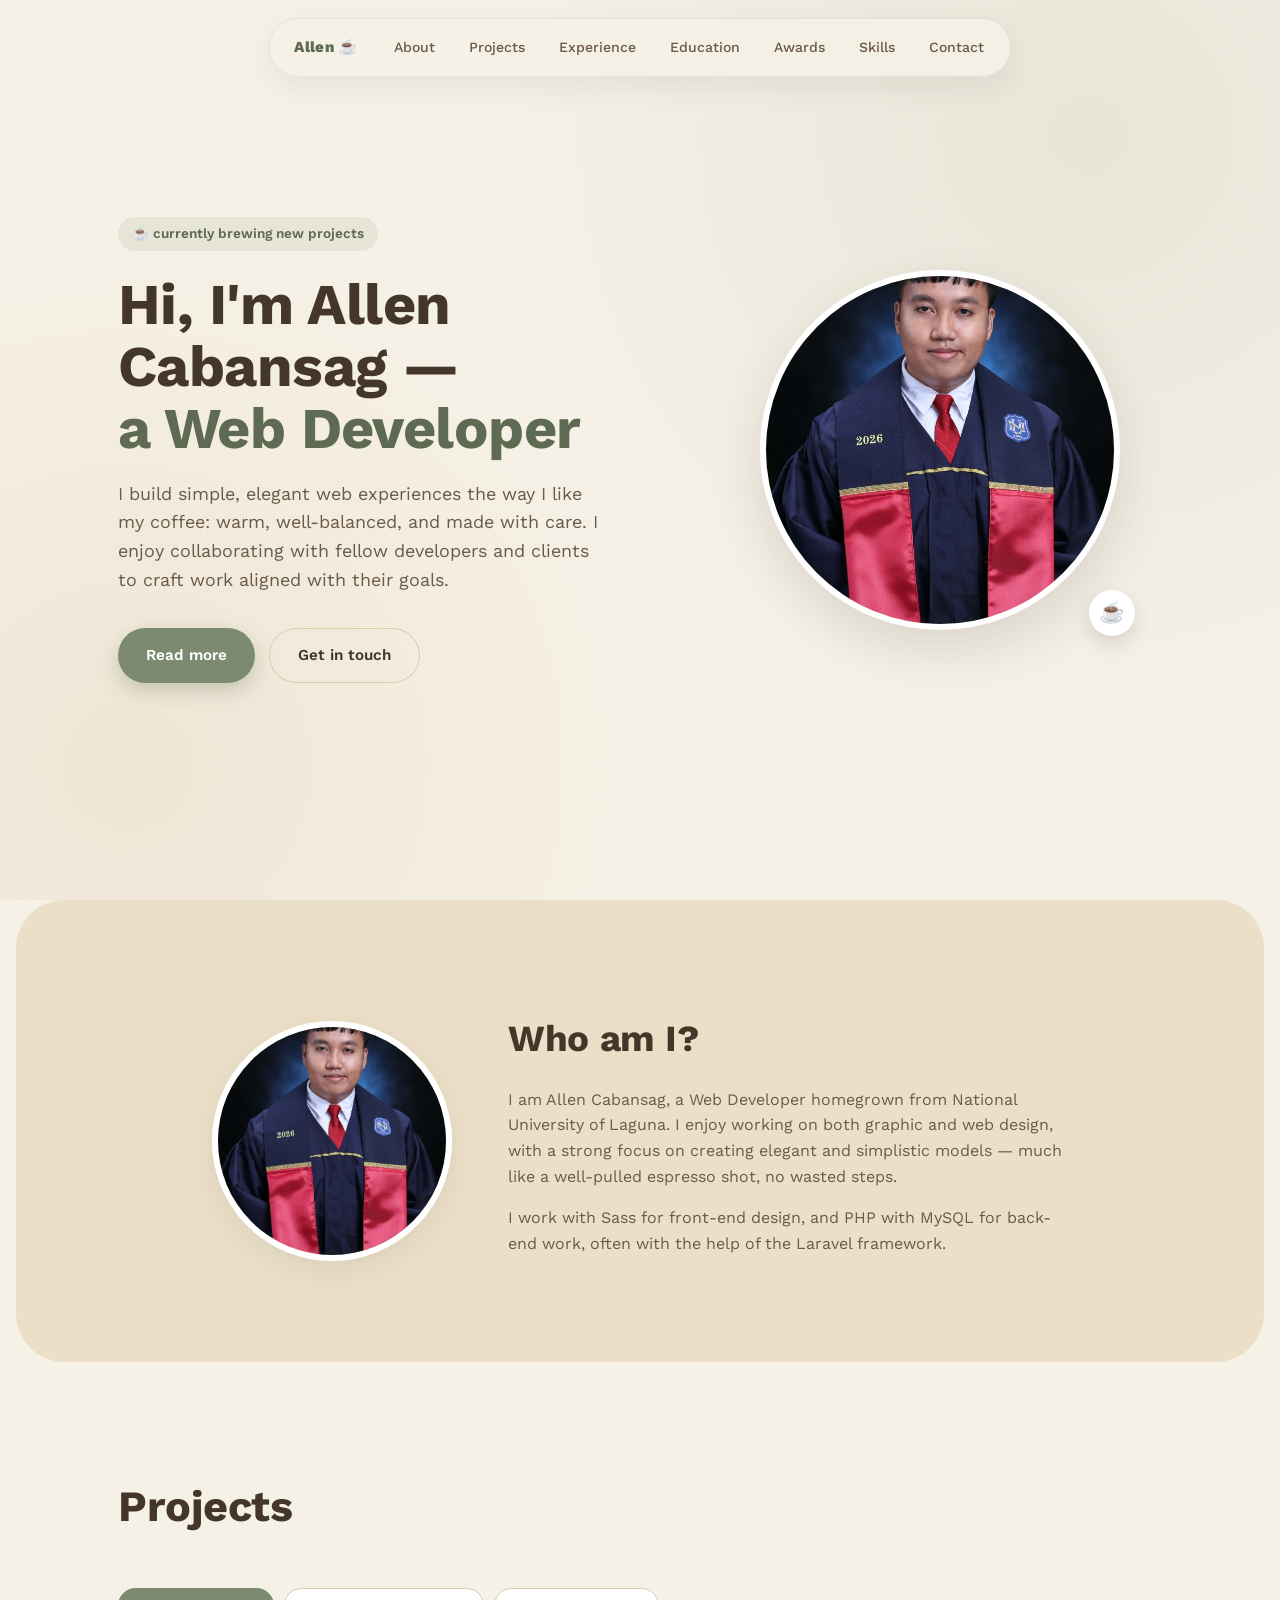
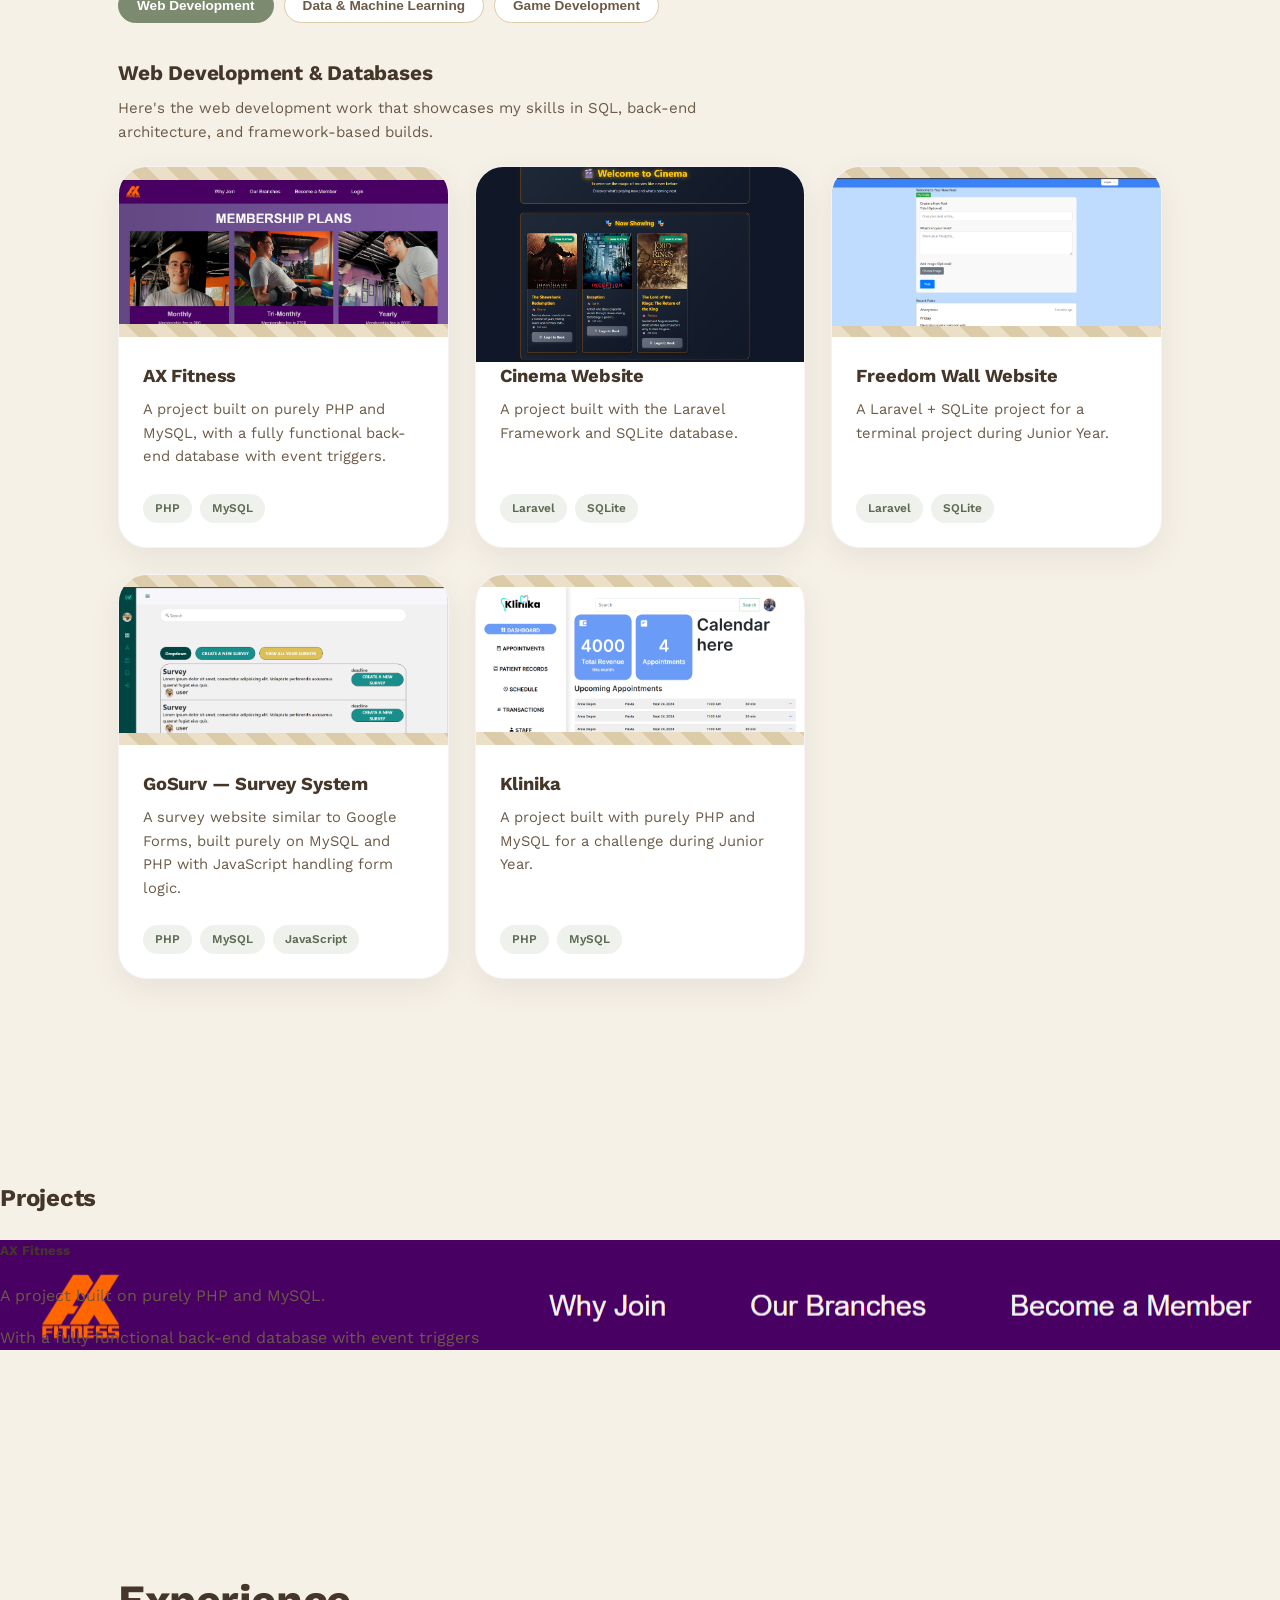
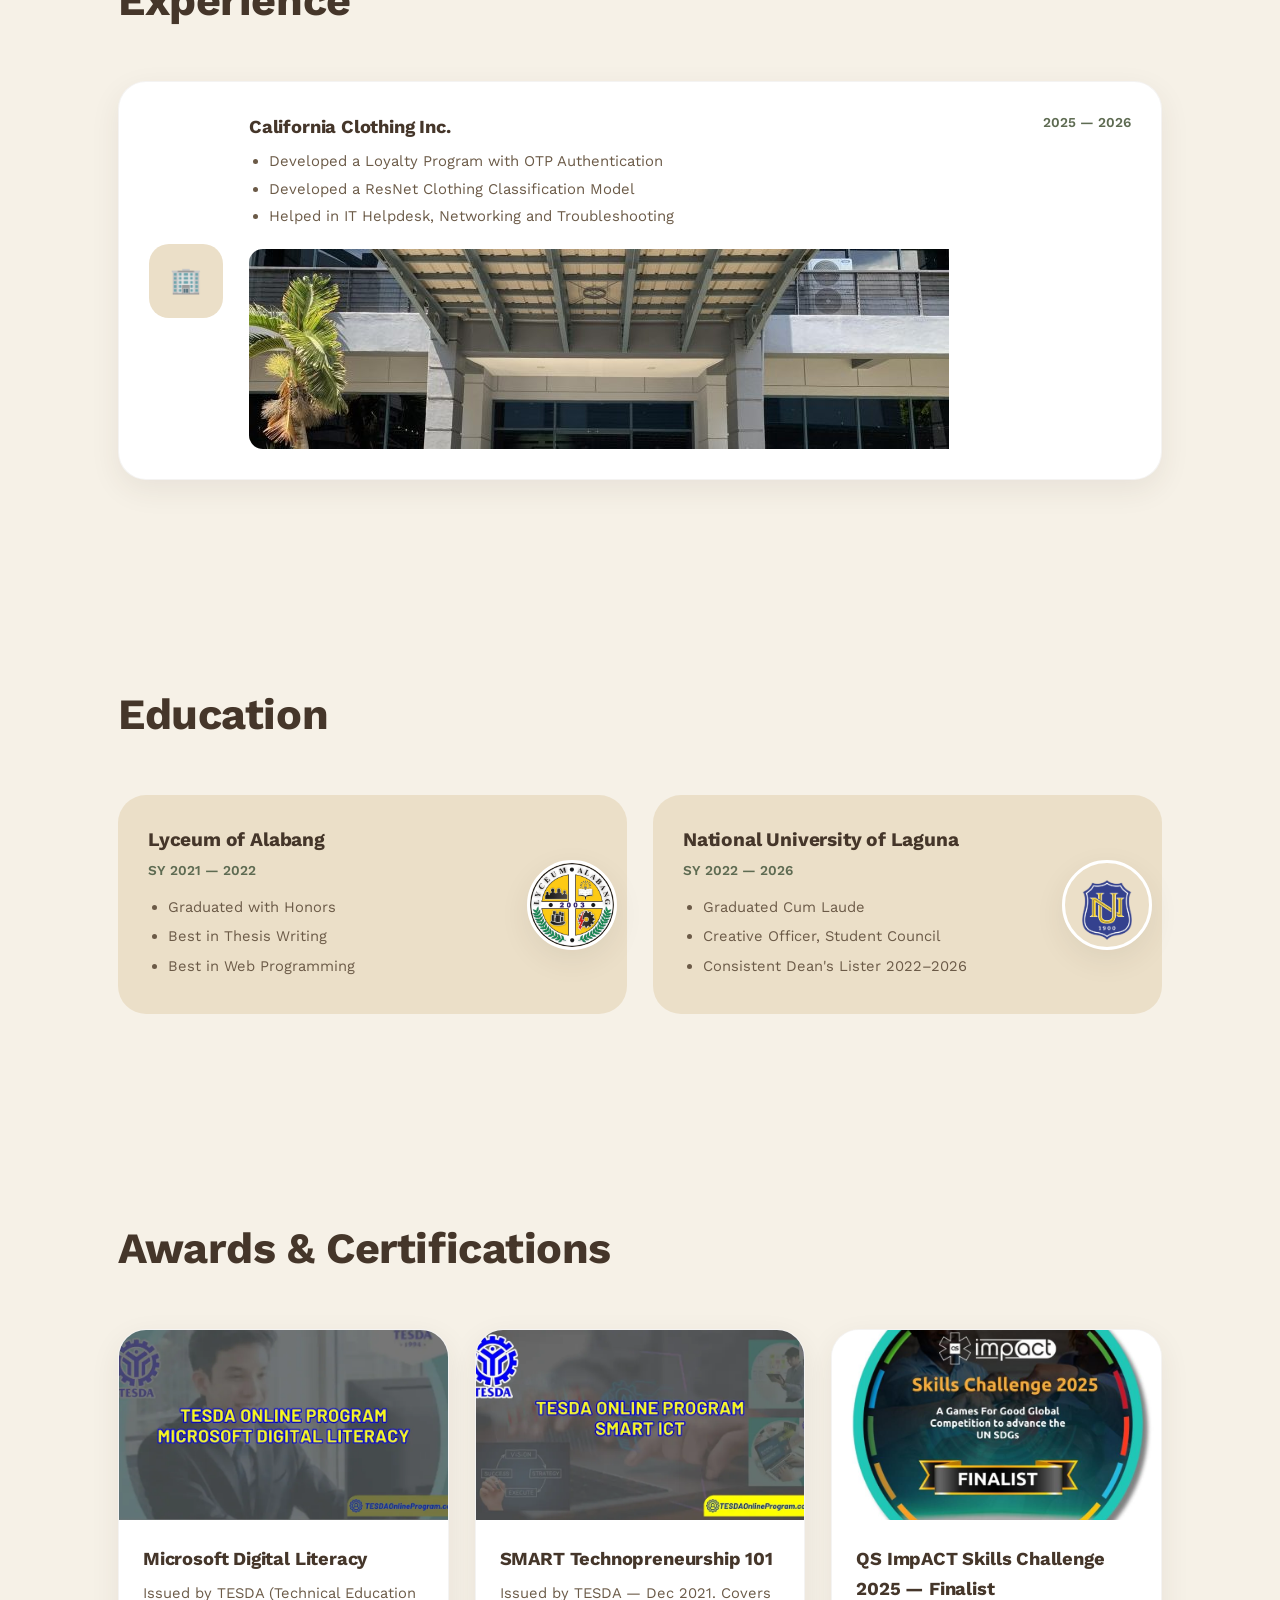
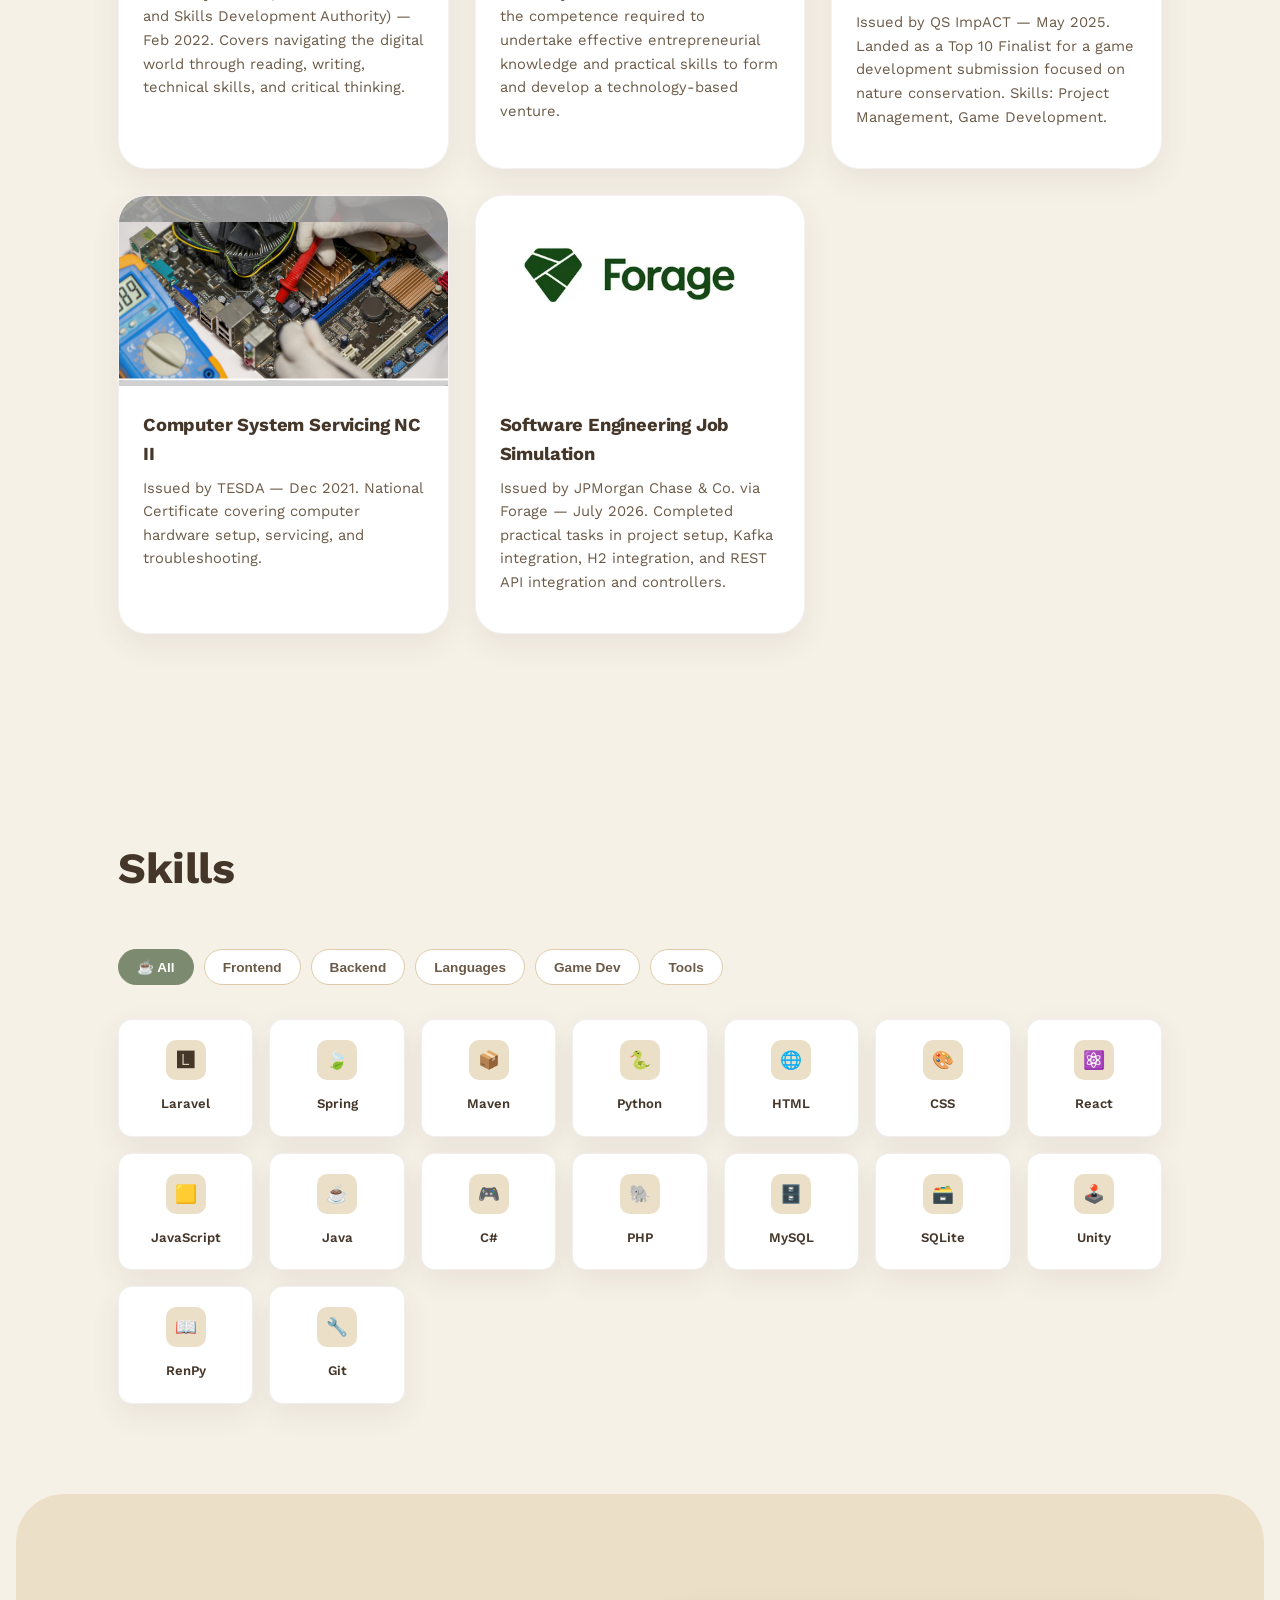
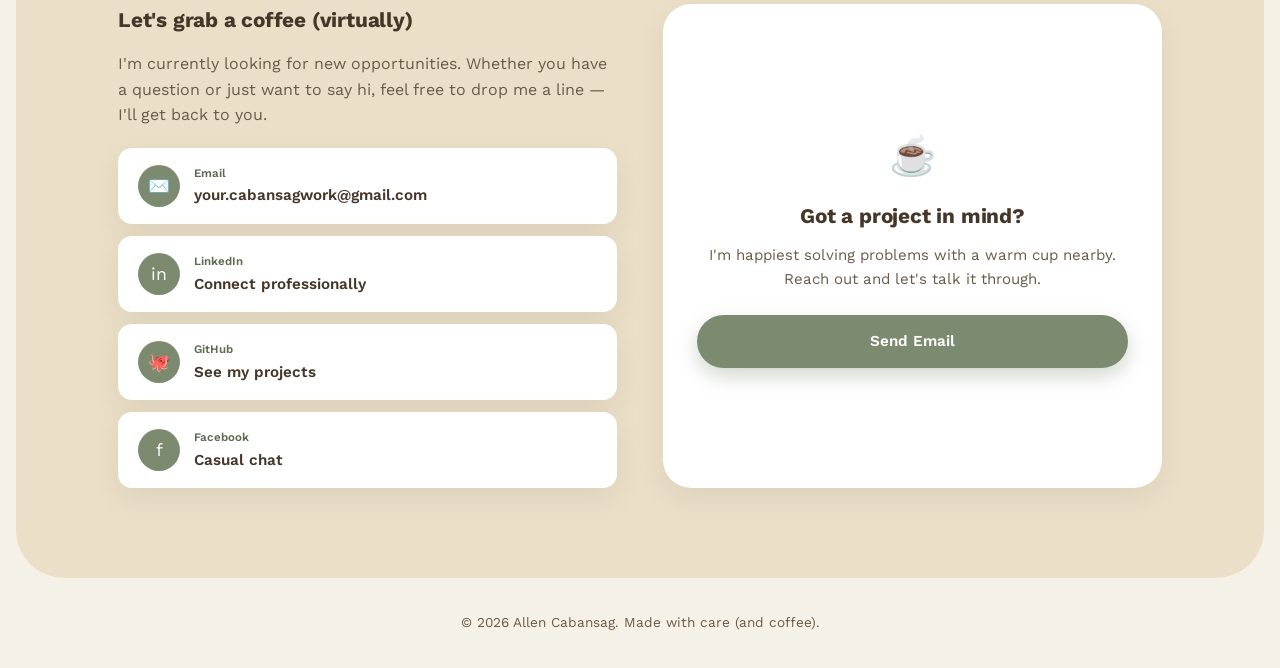
==== commit 232a0582: "push" ====
--- a/index.html
+++ b/index.html
@@ -135,6 +135,24 @@
             <div class="tag-row"><span class="tag">PHP</span><span class="tag">MySQL</span></div>
           </div>
         </div>
+    </section>
+        
+    <section class="project" id="project">
+        <h1 class="educ-h1 header-h1 mt-5 pt-5">Projects</h1>
+
+            <div id="projectCarousel" class="carousel slide p-5" data-bs-ride="carousel">
+                <div class="carousel-inner">
+
+                <!-- ITEM 1 -->
+                <div class="carousel-item active">
+                    <div class="carousel-item-bg" style="background-image: url('img/samples/ax-fitness.png');">
+                        <div class="carousel-caption d-flex flex-column justify-content-center align-items-center text-center h-100">
+                            <h5>AX Fitness</h5>
+                            <p>A project built on purely PHP and MySQL.</p>
+                            <p>With a fully functional back-end database with event triggers</p>
+                        </div>
+                    </div>
+                </div>
 
       </div>
     </div>
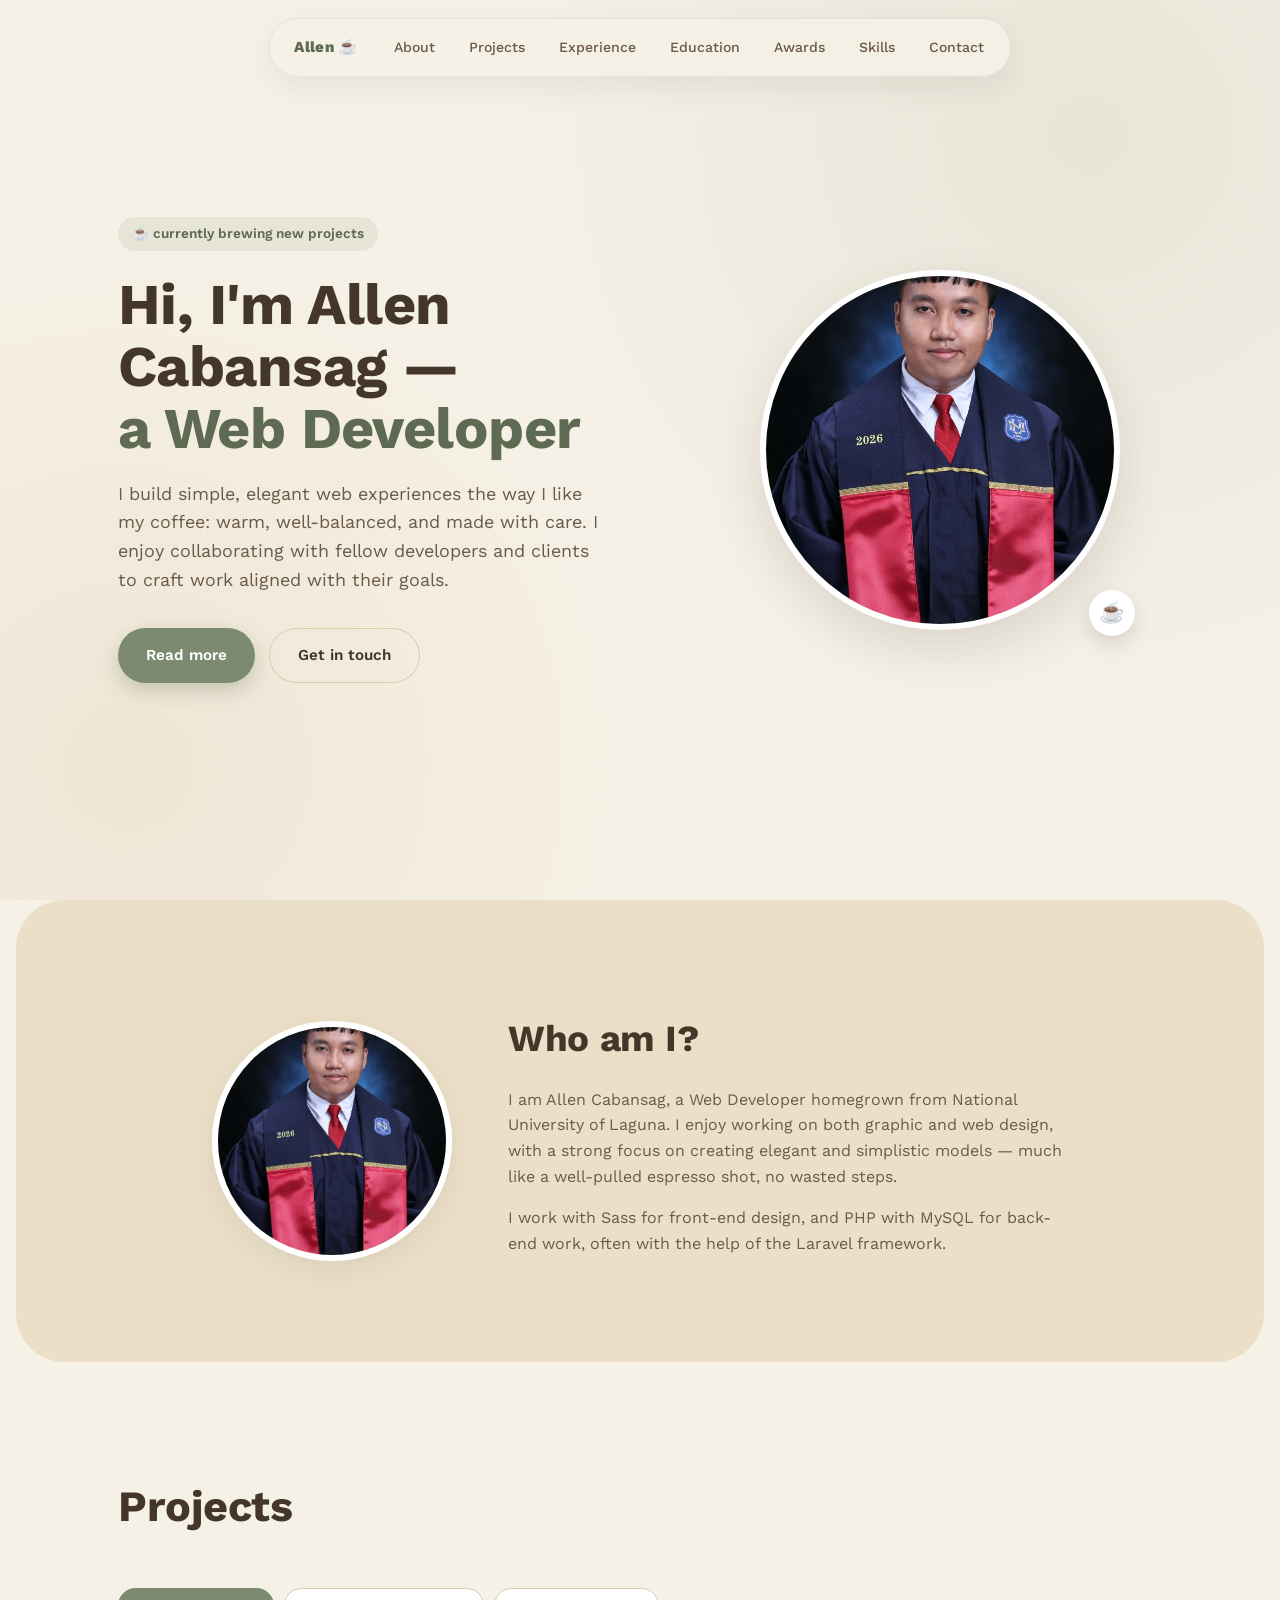
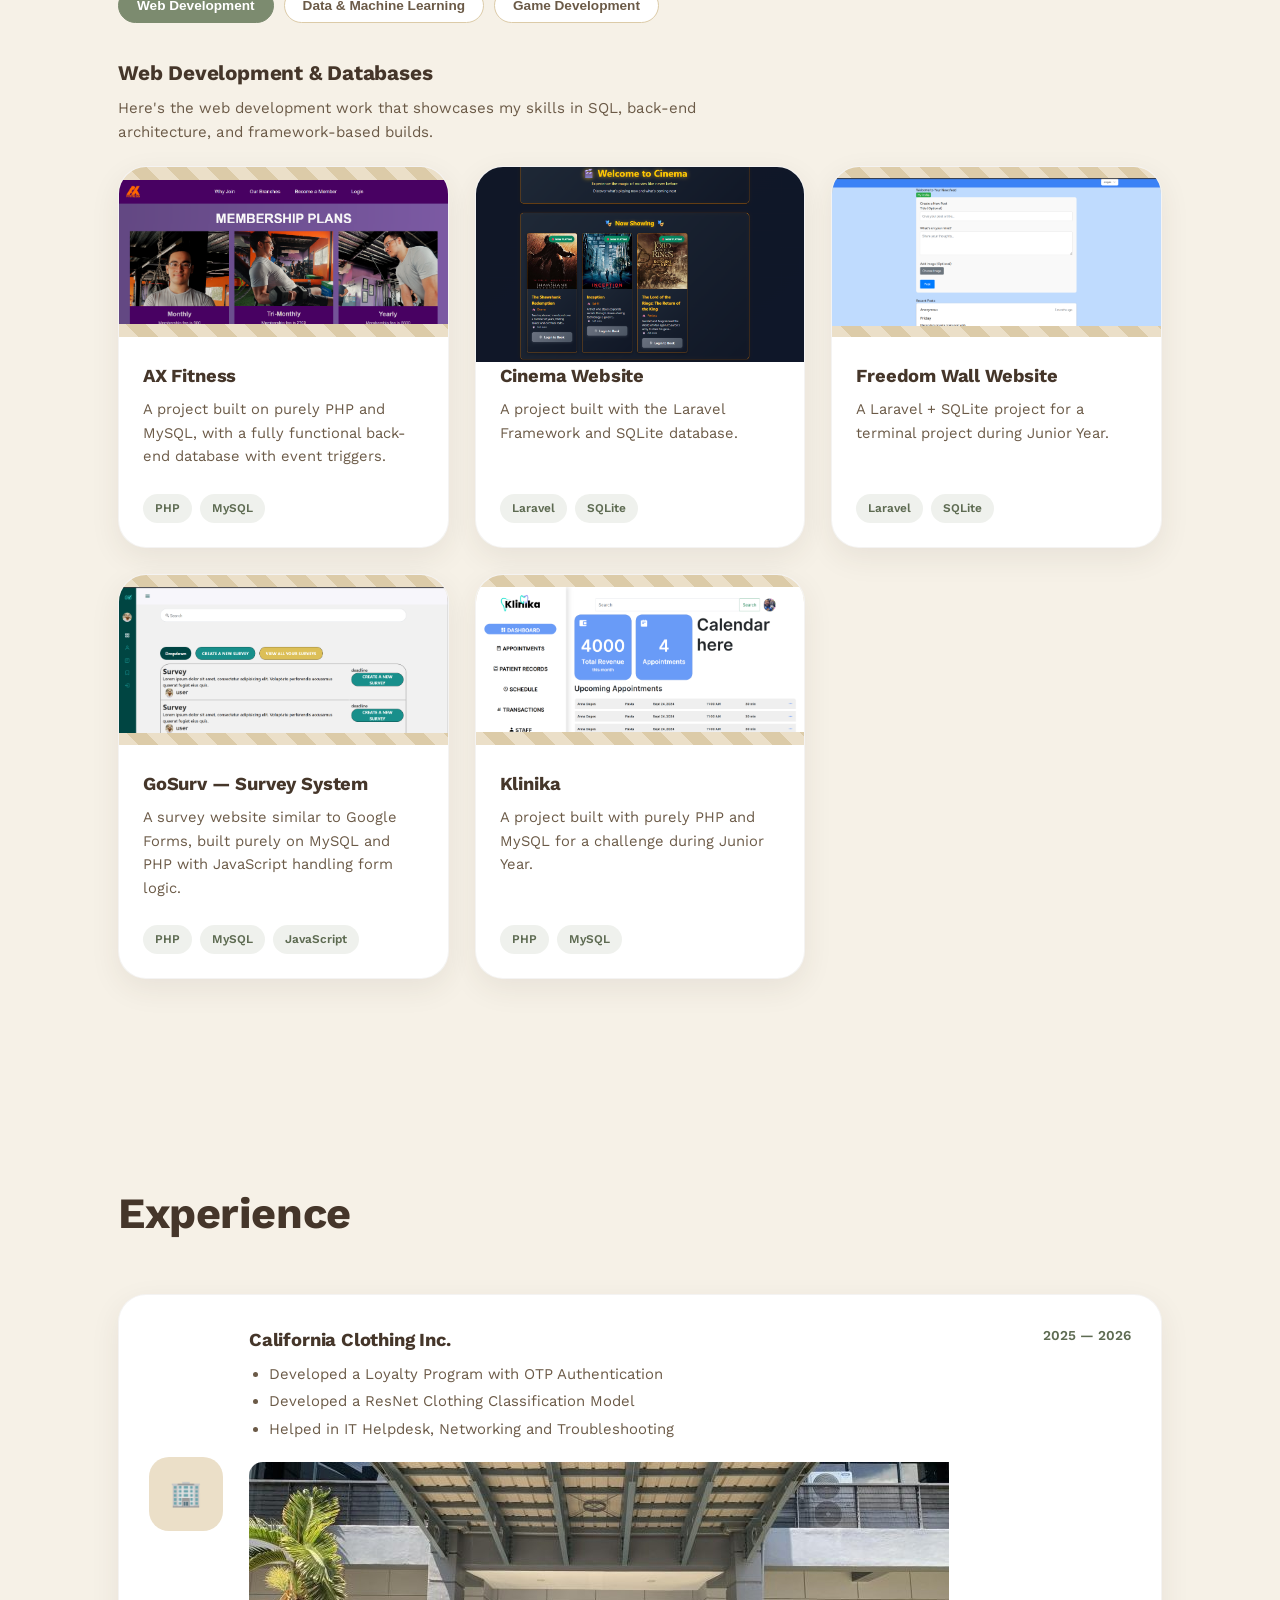
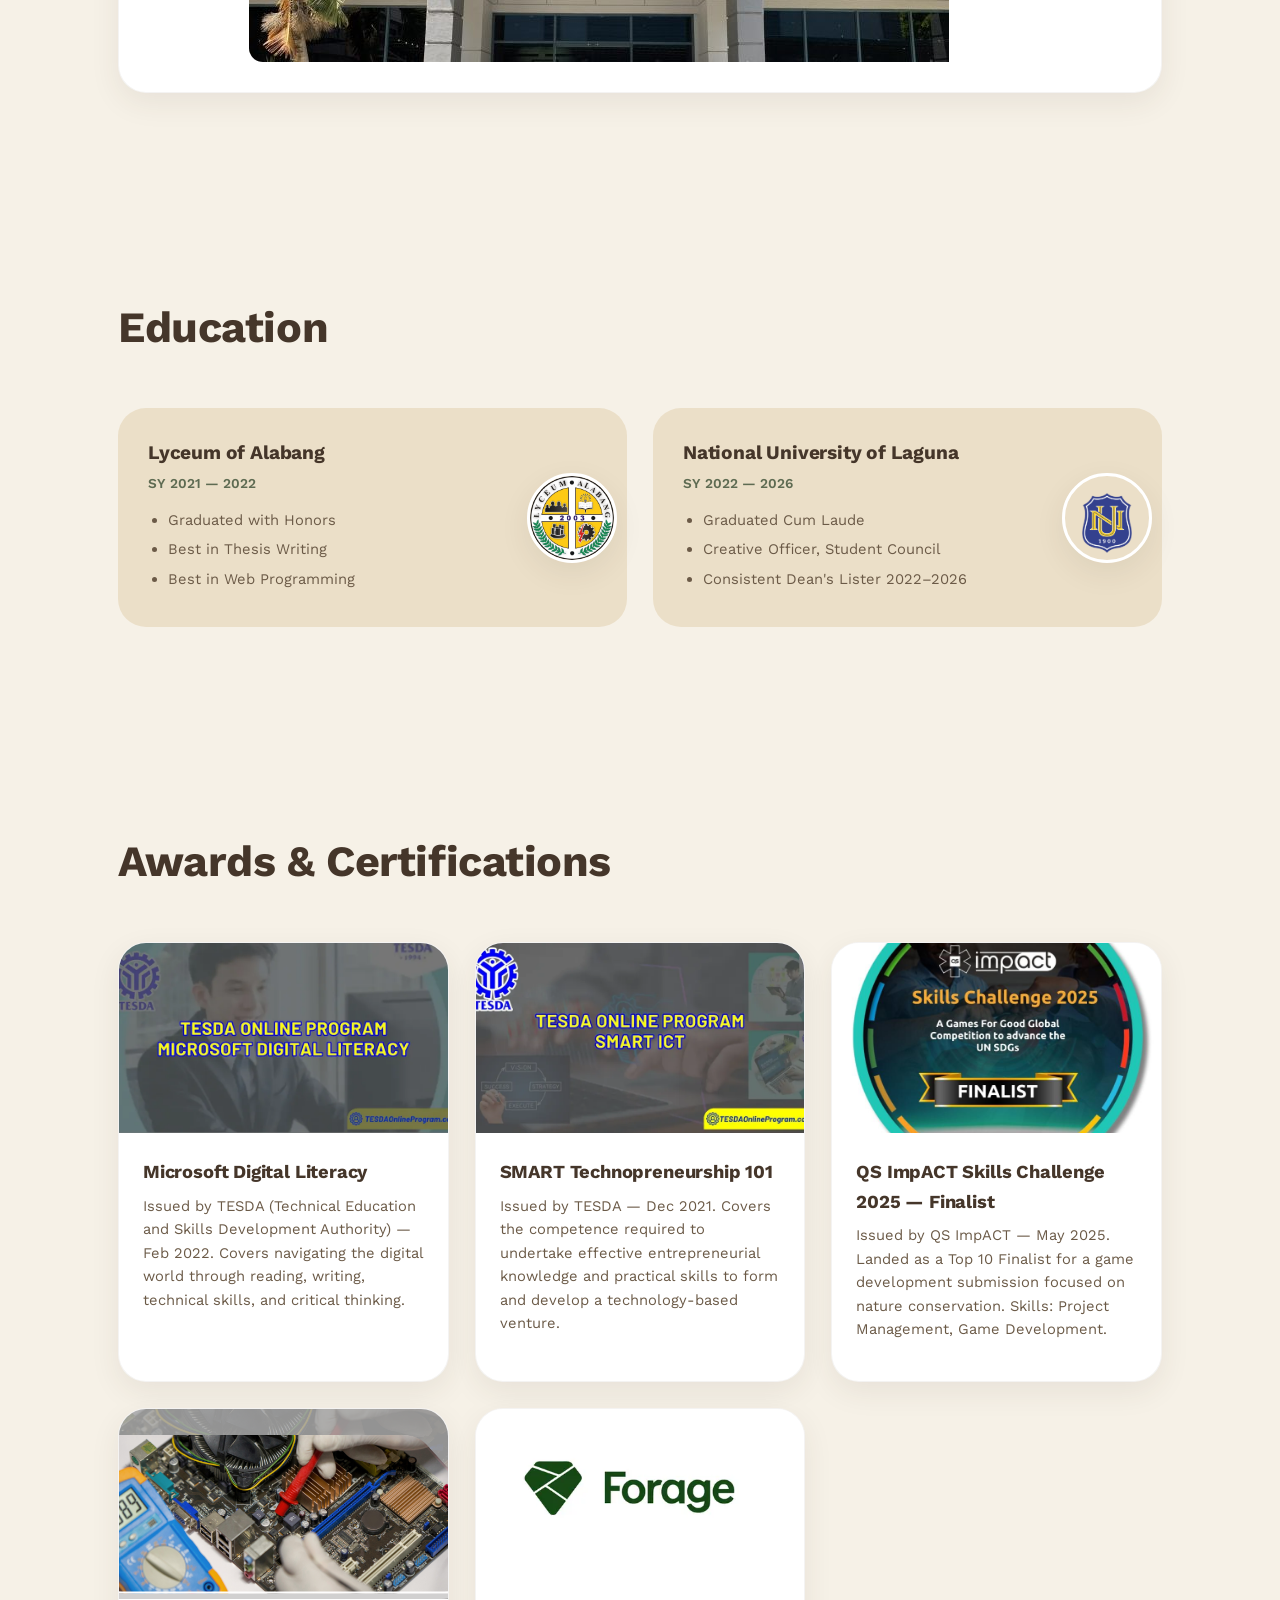
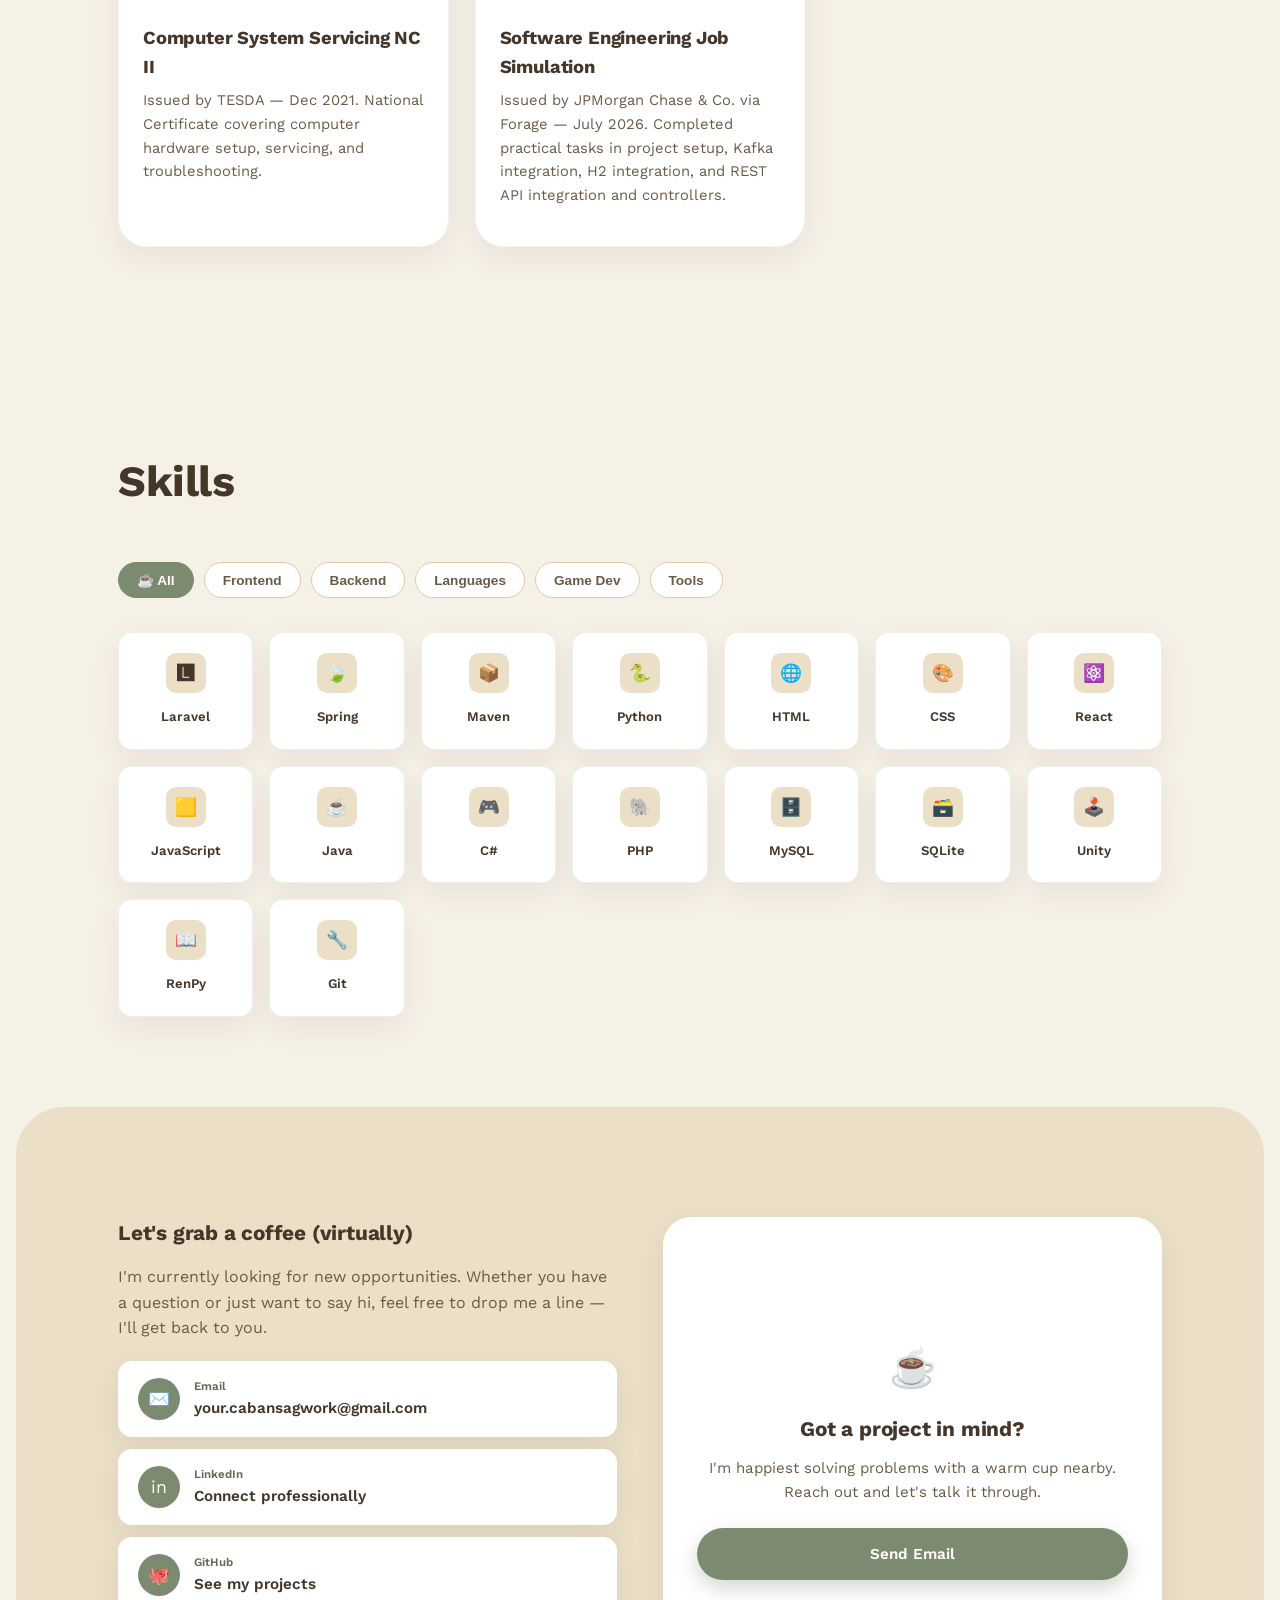
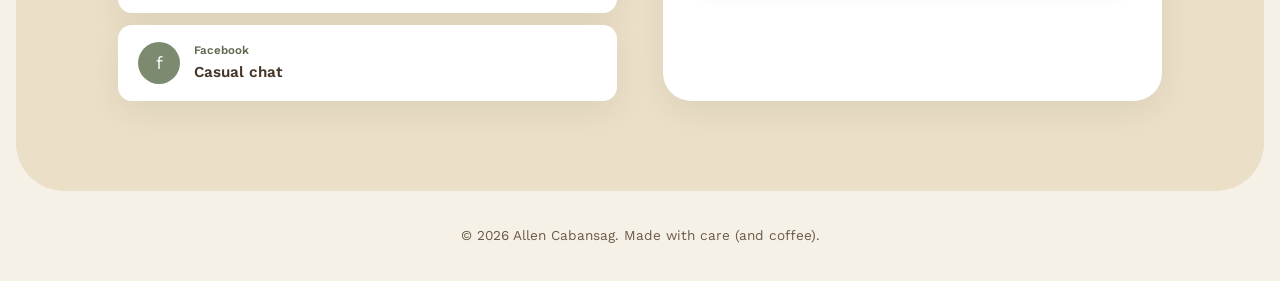
==== commit 1f94ae8d: "Complete website overhaul" ====
--- a/index.html
+++ b/index.html
@@ -135,29 +135,11 @@
             <div class="tag-row"><span class="tag">PHP</span><span class="tag">MySQL</span></div>
           </div>
         </div>
-    </section>
-        
-    <section class="project" id="project">
-        <h1 class="educ-h1 header-h1 mt-5 pt-5">Projects</h1>
-
-            <div id="projectCarousel" class="carousel slide p-5" data-bs-ride="carousel">
-                <div class="carousel-inner">
-
-                <!-- ITEM 1 -->
-                <div class="carousel-item active">
-                    <div class="carousel-item-bg" style="background-image: url('img/samples/ax-fitness.png');">
-                        <div class="carousel-caption d-flex flex-column justify-content-center align-items-center text-center h-100">
-                            <h5>AX Fitness</h5>
-                            <p>A project built on purely PHP and MySQL.</p>
-                            <p>With a fully functional back-end database with event triggers</p>
-                        </div>
-                    </div>
-                </div>
-
-      </div>
-    </div>
-
-        <div class="project-group" data-group="data">
+
+      </div>
+    </div>
+
+    <div class="project-group" data-group="data">
       <div class="project-group-head">
         <h3>Data &amp; Machine Learning</h3>
         <p class="intro">Here's the data-related work that showcases my skills in deep learning, computer vision, and NLP.</p>
@@ -202,7 +184,7 @@
       <div class="project-grid">
 
         <div class="project-card">
-          <div class="project-thumb">Image placeholder</div>
+          <div class="project-thumb"><img src="img/absolute/pierres-bistro.png" alt=""></div>
           <div class="project-body">
             <h3>Pierre's Bistro</h3>
             <p>Solo-developed a fast-paced 3D cooking management fan-game inspired by Project Moon's Library of Ruina. Built in Unity's Scriptable Render Pipeline (SRP) with custom 3D character and kitchen modeling in Blender.</p>
@@ -211,7 +193,7 @@
         </div>
 
         <div class="project-card">
-          <div class="project-thumb">Image placeholder</div>
+          <div class="project-thumb"><img src="img/absolute/lady-makiling.png" alt=""></div>
           <div class="project-body">
             <h3>Lady Makiling Defense</h3>
             <p>Developed a video game for the QS ImpACT Skills Challenge promoting nature conservation. Landed as one of the Top 10 Finalists for the challenge.</p>
@@ -221,8 +203,6 @@
 
       </div>
     </div>
-
-
 
   </div>
 </section>
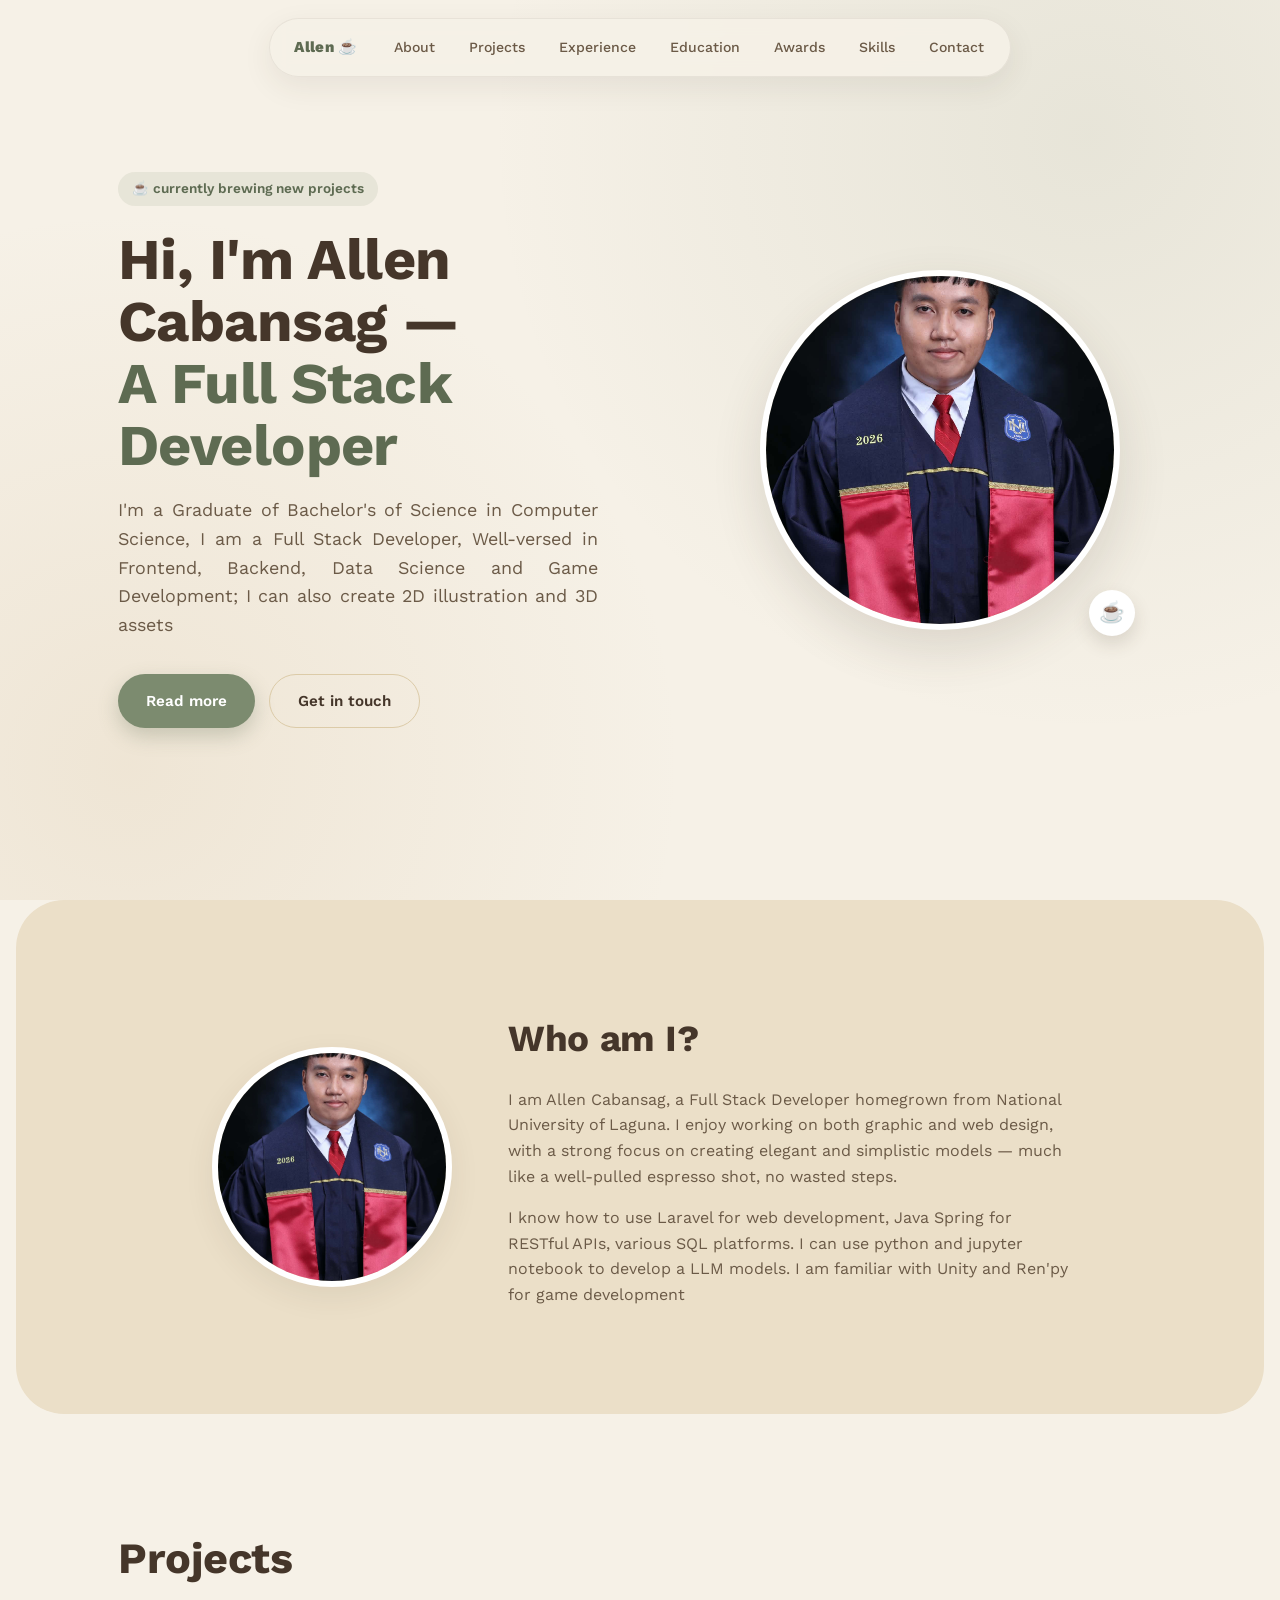
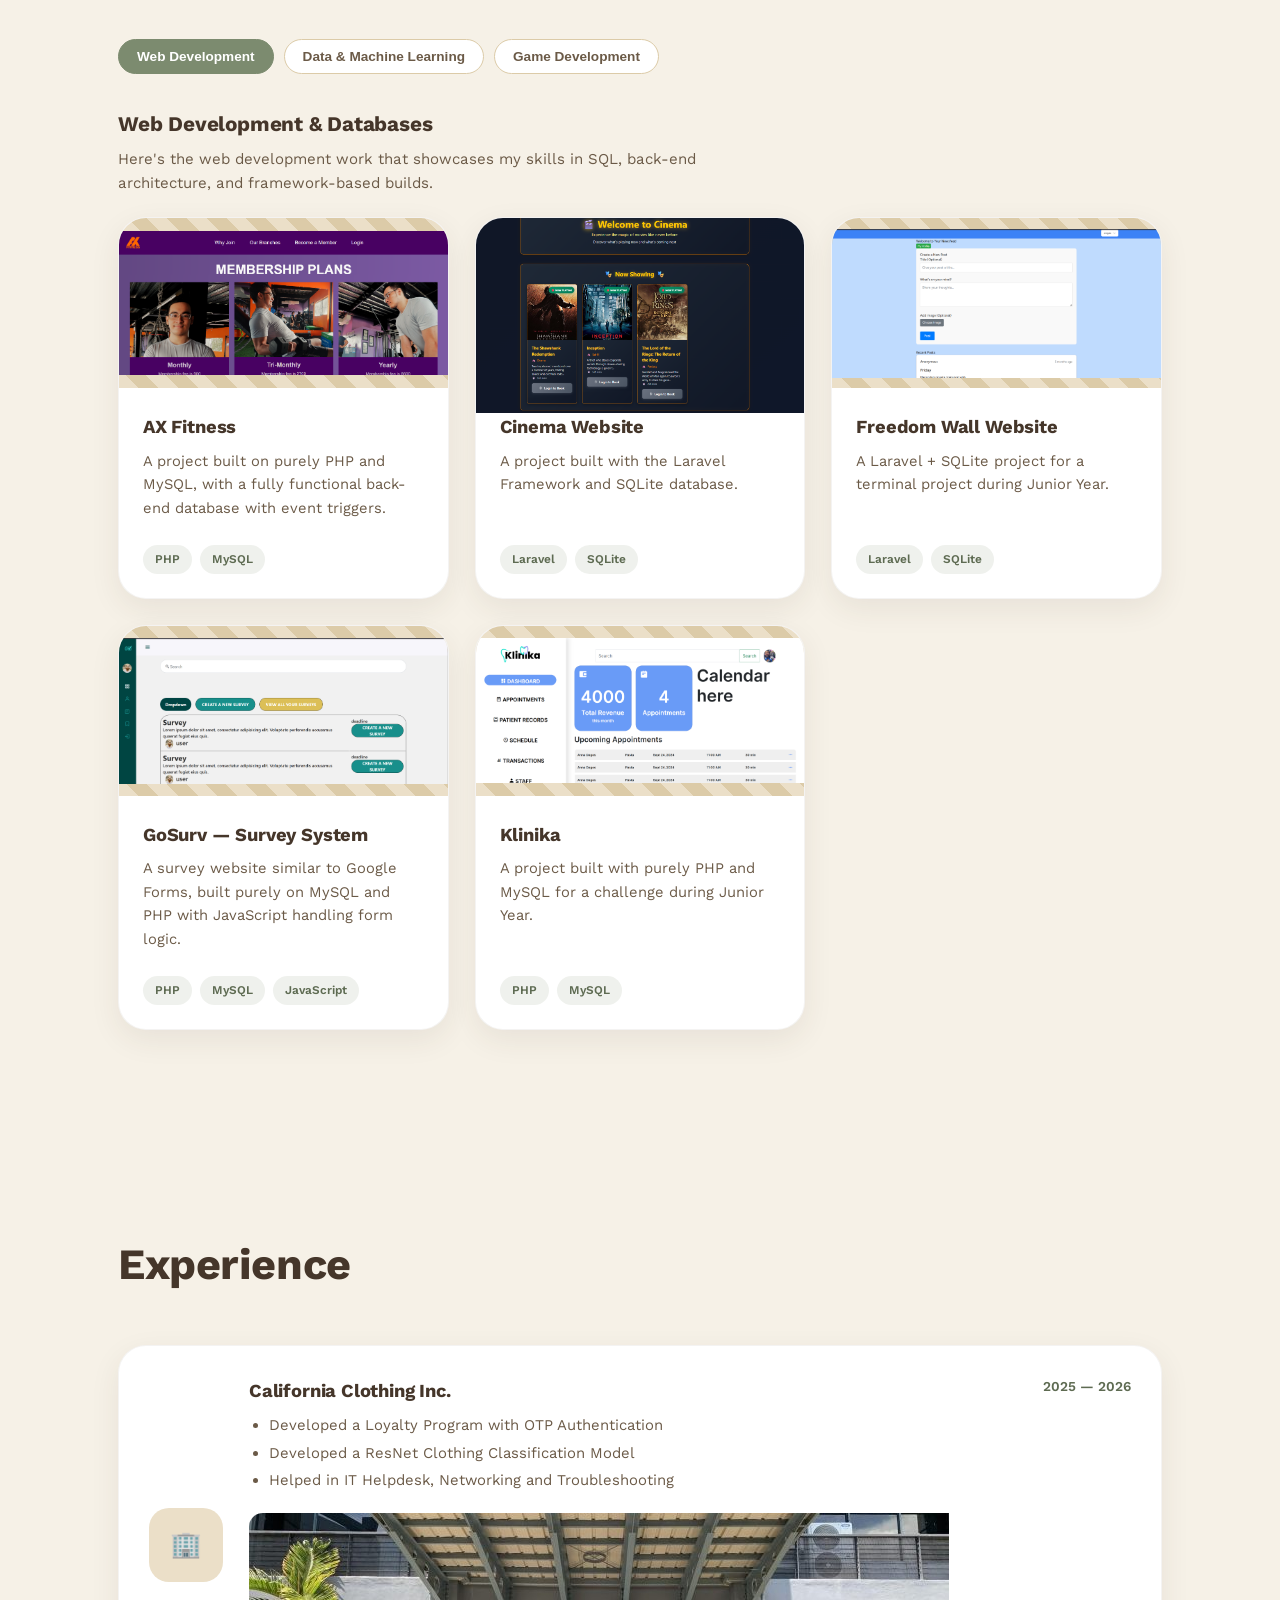
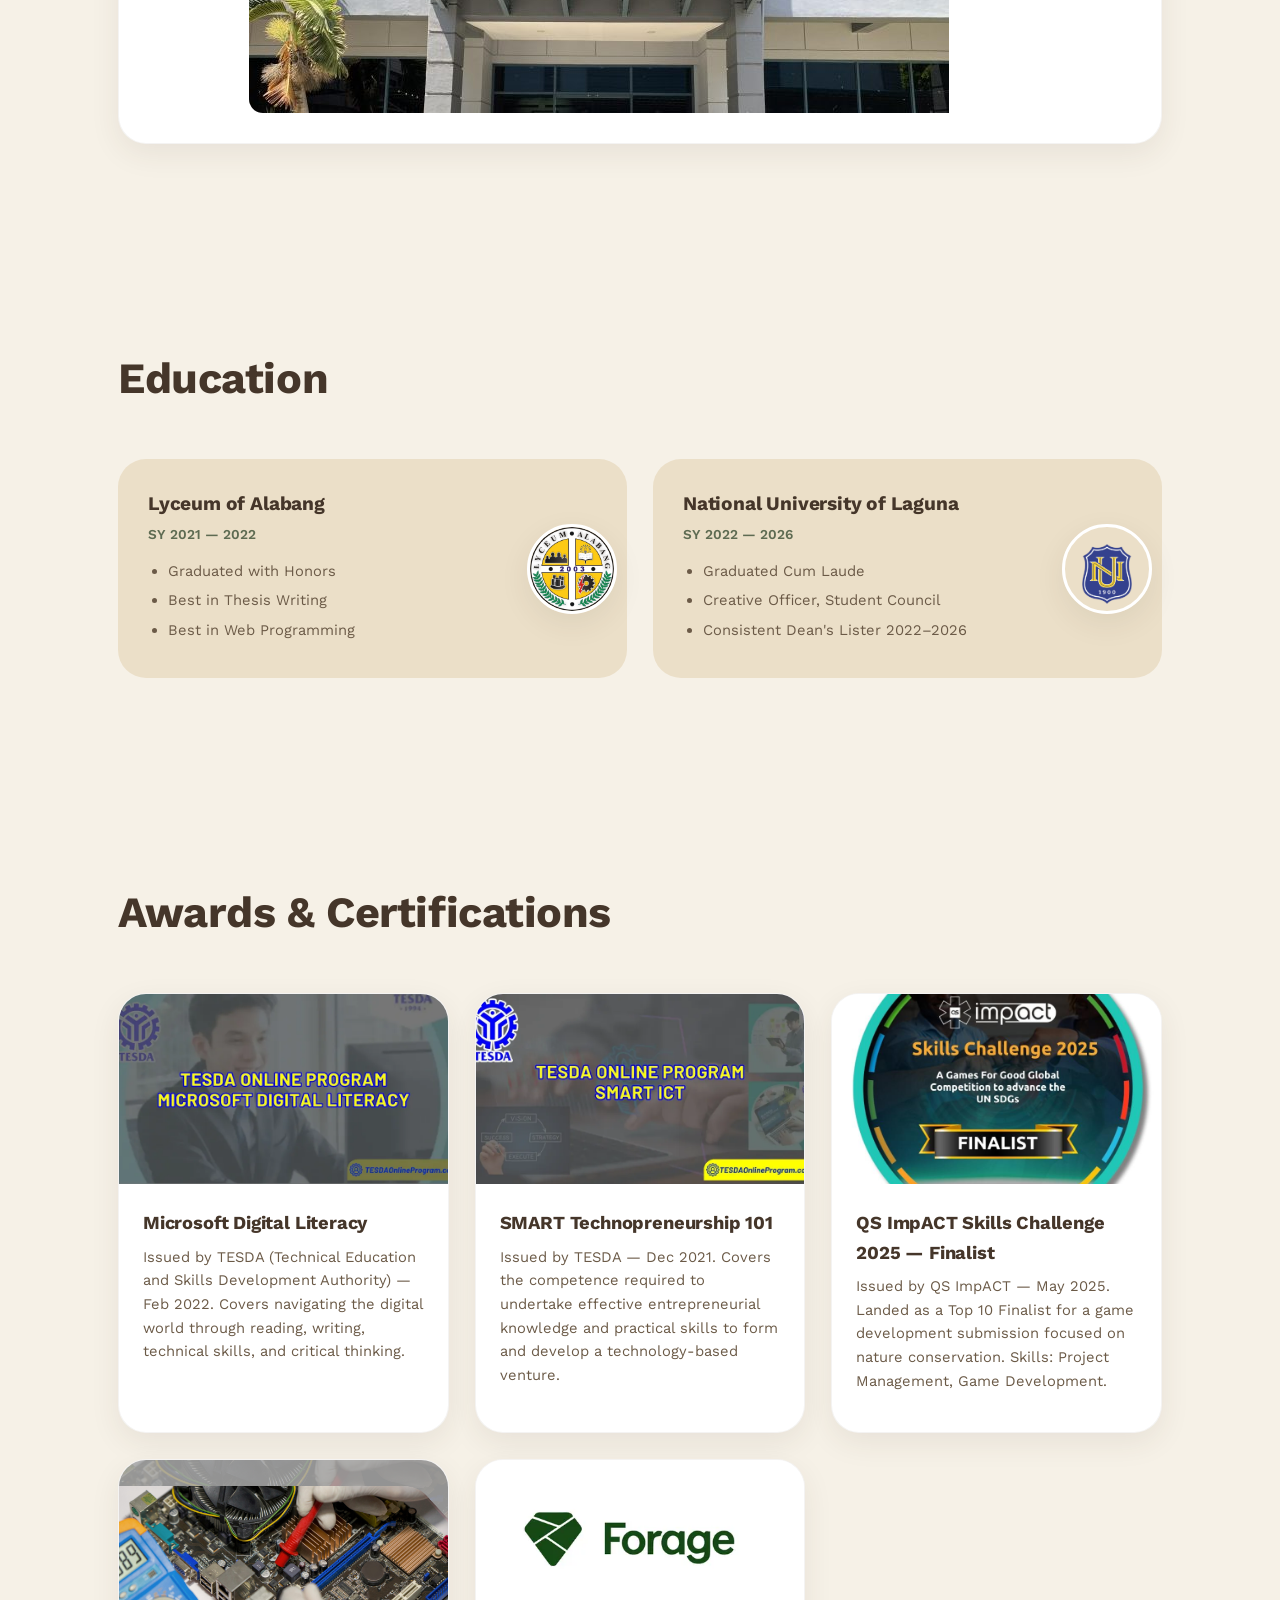
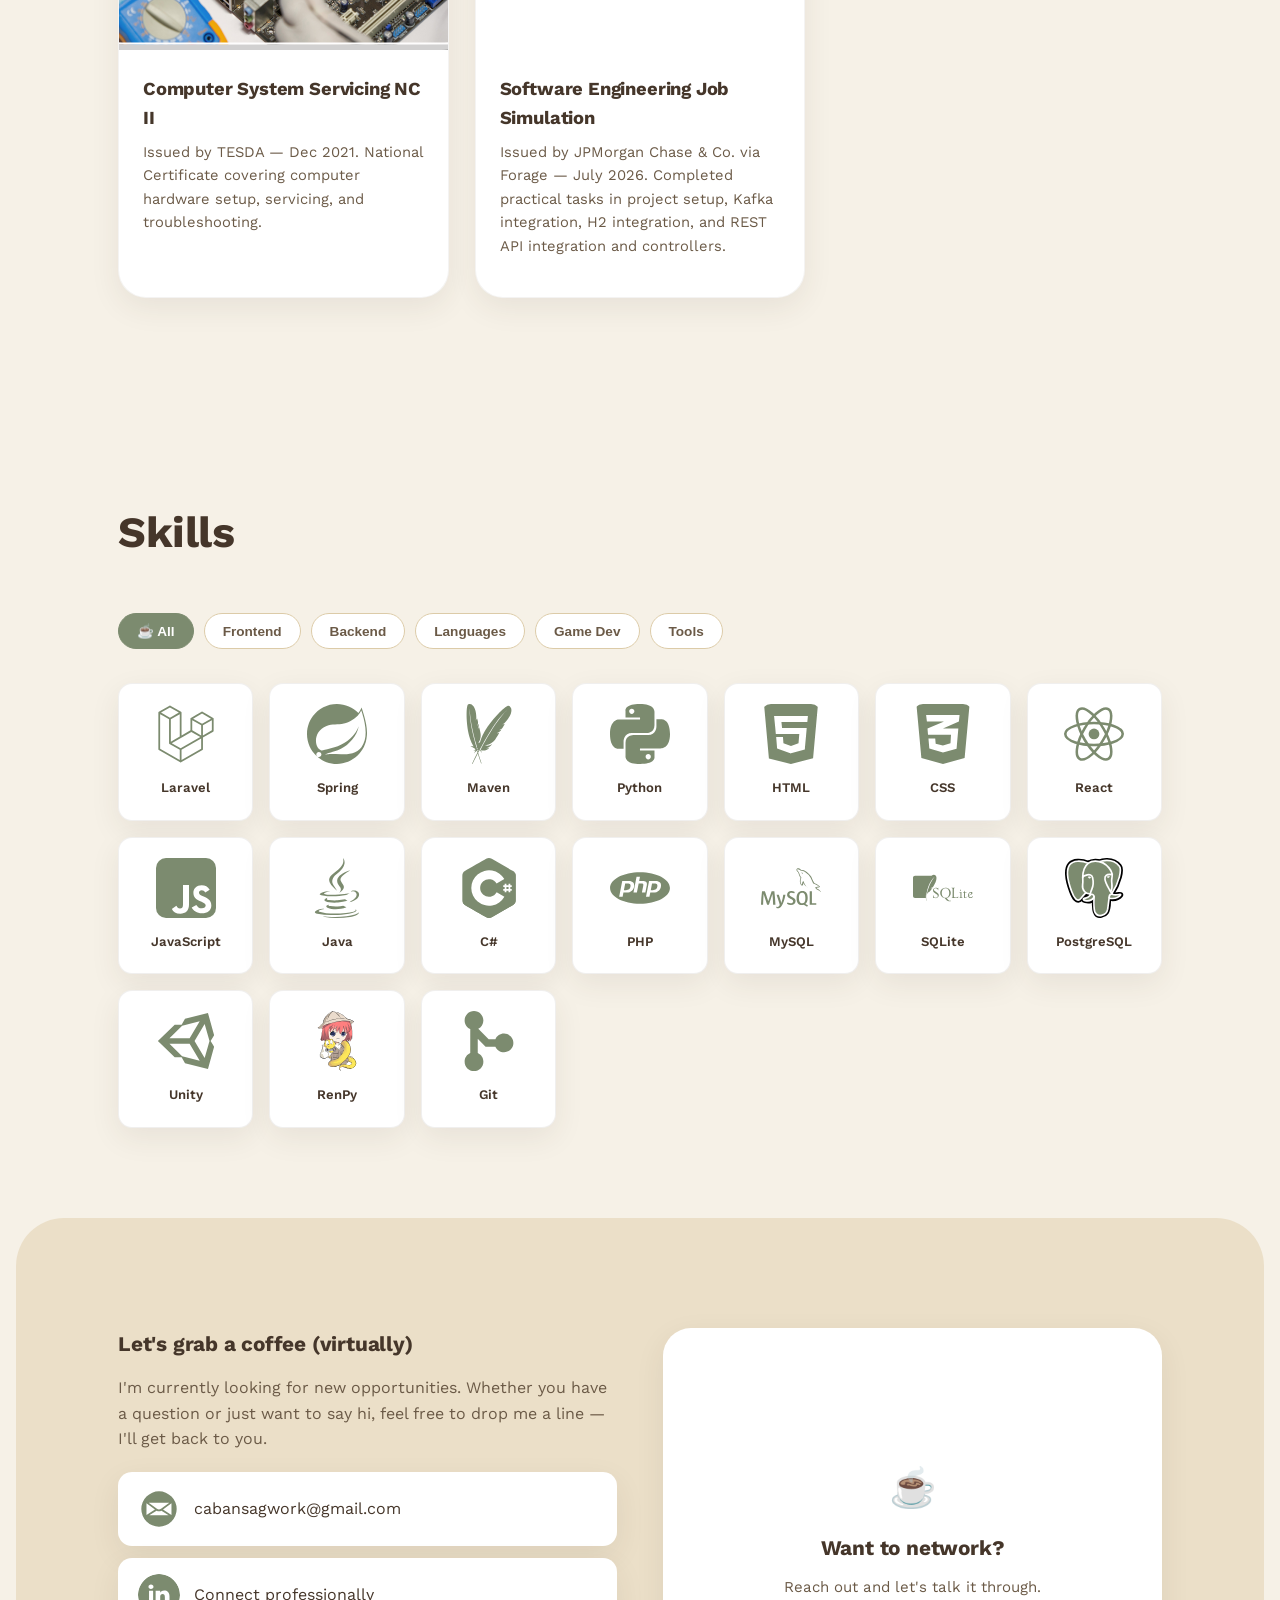
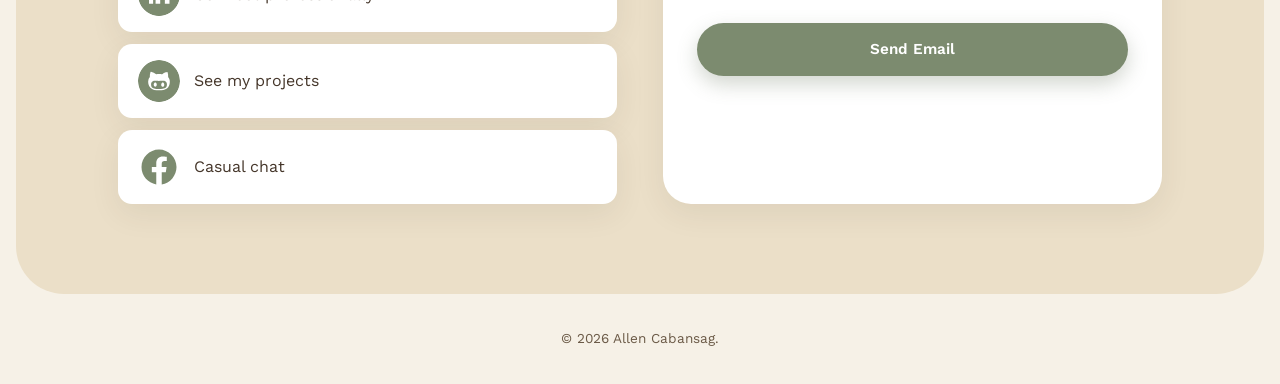
==== commit 2278f68c: "Replaced the images to match the tone of the portfolio" ====
--- a/index.html
+++ b/index.html
@@ -33,11 +33,9 @@
   <div class="container hero-grid">
     <div>
       <span class="eyebrow-cup">☕ currently brewing new projects</span>
-      <h1>Hi, I'm Allen Cabansag —<br><span class="accent">a Web Developer</span></h1>
+      <h1>Hi, I'm Allen Cabansag —<br><span class="accent">A Full Stack Developer</span></h1>
       <p class="lede">
-        I build simple, elegant web experiences the way I like my coffee: warm,
-        well-balanced, and made with care. I enjoy collaborating with fellow
-        developers and clients to craft work aligned with their goals.
+        I'm a Graduate of Bachelor's of Science in Computer Science, I am a Full Stack Developer, Well-versed in Frontend, Backend, Data Science and Game Development; I can also create 2D illustration and 3D assets 
       </p>
       <div class="btn-row">
         <a href="#about" class="btn btn-primary">Read more</a>
@@ -61,14 +59,14 @@
     <div class="about-text">
       <h2>Who am I?</h2>
       <p>
-        I am Allen Cabansag, a Web Developer homegrown from National University
+        I am Allen Cabansag, a Full Stack Developer homegrown from National University
         of Laguna. I enjoy working on both graphic and web design, with a
         strong focus on creating elegant and simplistic models — much like a
         well-pulled espresso shot, no wasted steps.
       </p>
       <p>
-        I work with Sass for front-end design, and PHP with MySQL for
-        back-end work, often with the help of the Laravel framework.
+        I know how to use Laravel for web development, Java Spring for RESTful APIs, various SQL platforms.
+        I can use python and jupyter notebook to develop a LLM models. I am familiar with Unity and Ren'py for game development
       </p>
     </div>
   </div>
@@ -327,22 +325,23 @@
       <button class="filter-chip" data-filter="tools">Tools</button>
     </div>
     <div class="skill-grid" id="skillGrid">
-      <div class="skill-chip" data-cat="backend"><div class="skill-icon">🅻</div><span>Laravel</span></div>
-      <div class="skill-chip" data-cat="backend"><div class="skill-icon">🍃</div><span>Spring</span></div>
-      <div class="skill-chip" data-cat="tools"><div class="skill-icon">📦</div><span>Maven</span></div>
-      <div class="skill-chip" data-cat="language"><div class="skill-icon">🐍</div><span>Python</span></div>
-      <div class="skill-chip" data-cat="frontend"><div class="skill-icon">🌐</div><span>HTML</span></div>
-      <div class="skill-chip" data-cat="frontend"><div class="skill-icon">🎨</div><span>CSS</span></div>
-      <div class="skill-chip" data-cat="frontend"><div class="skill-icon">⚛️</div><span>React</span></div>
-      <div class="skill-chip" data-cat="language"><div class="skill-icon">🟨</div><span>JavaScript</span></div>
-      <div class="skill-chip" data-cat="language"><div class="skill-icon">☕</div><span>Java</span></div>
-      <div class="skill-chip" data-cat="language"><div class="skill-icon">🎮</div><span>C#</span></div>
-      <div class="skill-chip" data-cat="backend"><div class="skill-icon">🐘</div><span>PHP</span></div>
-      <div class="skill-chip" data-cat="backend"><div class="skill-icon">🗄️</div><span>MySQL</span></div>
-      <div class="skill-chip" data-cat="backend"><div class="skill-icon">🗃️</div><span>SQLite</span></div>
-      <div class="skill-chip" data-cat="game"><div class="skill-icon">🕹️</div><span>Unity</span></div>
-      <div class="skill-chip" data-cat="game"><div class="skill-icon">📖</div><span>RenPy</span></div>
-      <div class="skill-chip" data-cat="tools"><div class="skill-icon">🔧</div><span>Git</span></div>
+      <div class="skill-chip" data-cat="backend"><img src="img/svg/laravel.svg" alt=""><span>Laravel</span></div>
+      <div class="skill-chip" data-cat="backend"><img src="img/svg/spring.svg" alt=""><span>Spring</span></div>
+      <div class="skill-chip" data-cat="tools"><img src="img/svg/maven.svg" alt=""><span>Maven</span></div>
+      <div class="skill-chip" data-cat="language"><img src="img/svg/python.svg" alt=""><span>Python</span></div>
+      <div class="skill-chip" data-cat="frontend"><img src="img/svg/html.svg" alt=""><span>HTML</span></div>
+      <div class="skill-chip" data-cat="frontend"><img src="img/svg/css.svg" alt=""><span>CSS</span></div>
+      <div class="skill-chip" data-cat="frontend"><img src="img/svg/react.svg" alt=""><span>React</span></div>
+      <div class="skill-chip" data-cat="language"><img src="img/svg/javascript.svg" alt=""><span>JavaScript</span></div>
+      <div class="skill-chip" data-cat="language"><img src="img/svg/java.svg" alt=""><span>Java</span></div>
+      <div class="skill-chip" data-cat="language"><img src="img/svg/csharp.svg" alt=""><span>C#</span></div>
+      <div class="skill-chip" data-cat="backend"><img src="img/svg/php.svg" alt=""><span>PHP</span></div>
+      <div class="skill-chip" data-cat="backend"><img src="img/svg/mysql.svg" alt=""><span>MySQL</span></div>
+      <div class="skill-chip" data-cat="backend"><img src="img/svg/sqlite.svg" alt=""><span>SQLite</span></div>
+      <div class="skill-chip" data-cat="backend"><img src="img/svg/postgresql.svg" alt=""><span>PostgreSQL</span></div>
+      <div class="skill-chip" data-cat="game"><img src="img/svg/unity.svg" alt=""><span>Unity</span></div>
+      <div class="skill-chip" data-cat="game"><img src="img/svg/renpy.svg" alt=""><span>RenPy</span></div>
+      <div class="skill-chip" data-cat="tools"><img src="img/svg/git.svg" alt=""><span>Git</span></div>
     </div>
   </div>
 </section>
@@ -354,34 +353,34 @@
       <p>I'm currently looking for new opportunities. Whether you have a question or just want to say hi, feel free to drop me a line — I'll get back to you.</p>
       <div class="social-list">
         <a class="social-row" href="mailto:your.cabansagwork@gmail.com">
-          <div class="social-icon">✉️</div>
-          <div><span class="label">Email</span><span class="value">your.cabansagwork@gmail.com</span></div>
+          <img src="img/svg/email.svg" alt="">
+          <div><span class="value">cabansagwork@gmail.com</span></div>
         </a>
         <a class="social-row" href="https://www.linkedin.com/in/allen-cabansag-80150a235/" target="_blank" rel="noopener noreferrer">
-          <div class="social-icon">in</div>
-          <div><span class="label">LinkedIn</span><span class="value">Connect professionally</span></div>
+          <img src="img/svg/linkedin.svg" alt="">
+          <div><span class="value">Connect professionally</span></div>
         </a>
         <a class="social-row" href="https://github.com/Lentucky" target="_blank" rel="noopener noreferrer">
-          <div class="social-icon">🐙</div>
-          <div><span class="label">GitHub</span><span class="value">See my projects</span></div>
+          <img src="img/svg/github.svg" alt="">
+          <div><span class="value">See my projects</span></div>
         </a>
         <a class="social-row" href="https://www.facebook.com/profile.php?id=100084598453264" target="_blank" rel="noopener noreferrer">
-          <div class="social-icon">f</div>
-          <div><span class="label">Facebook</span><span class="value">Casual chat</span></div>
+          <img src="img/svg/facebook.svg" alt="">
+          <div><span class="value">Casual chat</span></div>
         </a>
       </div>
     </div>
     <div class="cta-card">
       <div class="steam-icon">☕</div>
-      <h3>Got a project in mind?</h3>
-      <p>I'm happiest solving problems with a warm cup nearby. Reach out and let's talk it through.</p>
+      <h3>Want to network?</h3>
+      <p>Reach out and let's talk it through.</p>
       <a href="mailto:your.cabansagwork@gmail.com" class="btn btn-primary" style="justify-content:center;">Send Email</a>
     </div>
   </div>
 </section>
 
 <footer>
-  © 2026 Allen Cabansag. Made with care (and coffee).
+  © 2026 Allen Cabansag.
 </footer>
 
 <script>
--- a/css/styles.css
+++ b/css/styles.css
@@ -158,6 +158,7 @@
   .hero .accent { color: var(--sage-dark); }
 
   .hero p.lede {
+    text-align: justify;
     font-size: 1.12rem;
     max-width: 480px;
     margin-bottom: 34px;
@@ -479,6 +480,13 @@
     padding: 20px 12px;
     text-align: center;
     box-shadow: var(--card-shadow);
+
+    img{
+      width: 60px;
+      height: 60px;
+      margin: 0 auto 10px;
+      border-radius: 10px;
+    }
   }
 
   .skill-icon {
@@ -521,25 +529,21 @@
     border-radius: var(--radius-sm);
     box-shadow: var(--card-shadow);
     transition: transform 0.15s ease;
+  
+    img {
+      width: 42px;
+      height: 42px;
+      border-radius: 50%;
+      color: #fff;
+      display: flex;
+      align-items: center;
+      justify-content: center;
+      font-size: 1.1rem;
+      flex-shrink: 0;
+    }
   }
 
   .social-row:hover { transform: translateX(4px); }
-
-  .social-icon {
-    width: 42px;
-    height: 42px;
-    border-radius: 50%;
-    background: var(--sage);
-    color: #fff;
-    display: flex;
-    align-items: center;
-    justify-content: center;
-    font-size: 1.1rem;
-    flex-shrink: 0;
-  }
-
-  .social-row .label { font-size: 0.72rem; text-transform: none; font-weight: 600; color: var(--sage-dark); display: block; }
-  .social-row .value { font-weight: 600; font-size: 0.95rem; }
 
   .cta-card {
     background: #fff;
